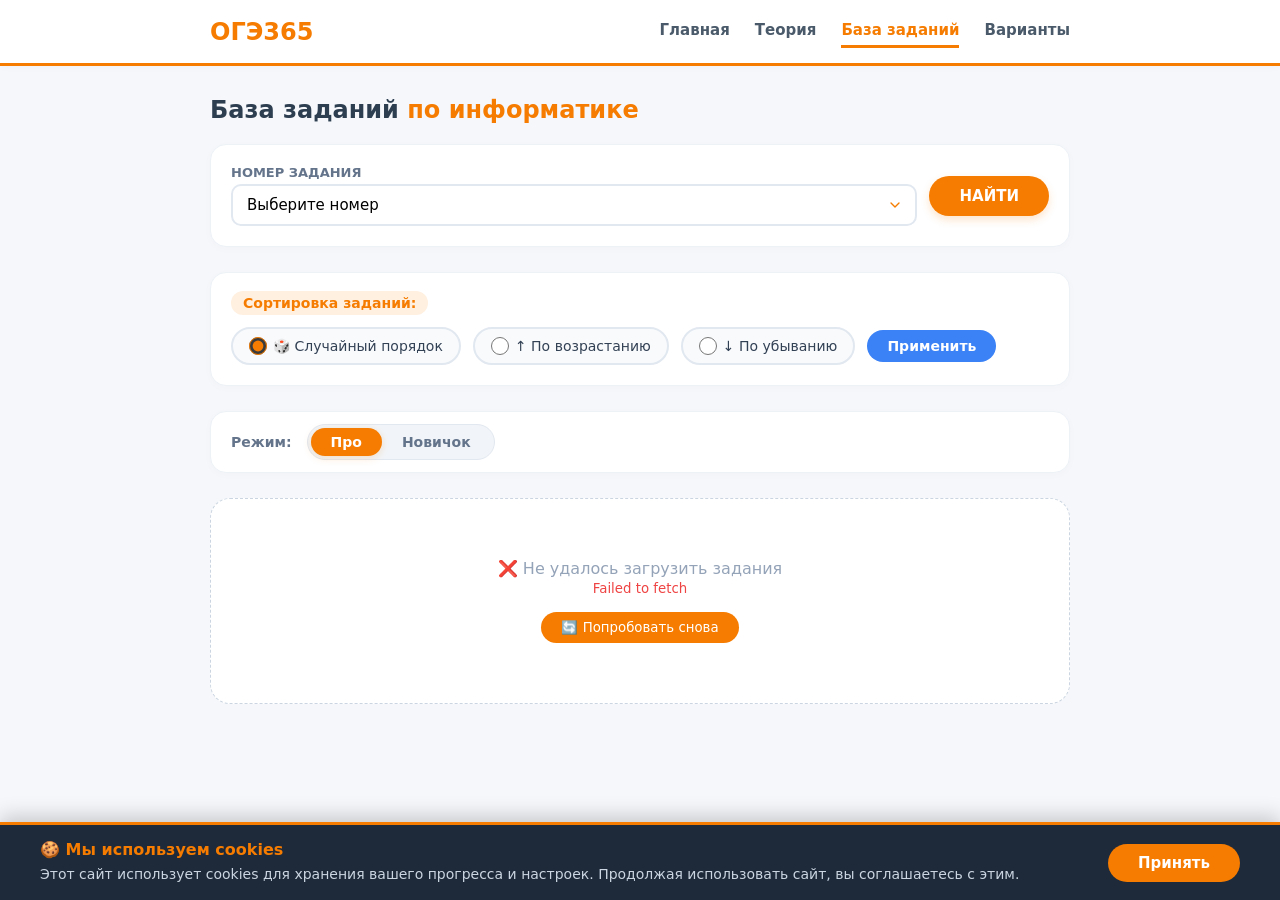
==== tasks.html @ ba3eb9b3 "sosi" ====
<!DOCTYPE html>
<html lang="ru">
<head>
    <meta charset="UTF-8">
    <meta name="viewport" content="width=device-width, initial-scale=1.0">
    <title>ОГЭ365 - База заданий</title>
    <!-- Общий CSS -->
    <link rel="stylesheet" href="css/style.css">
    <style>
        /* ===== основные стили ===== */
        .search-card {
            background: white;
            border-radius: 16px;
            padding: 20px;
            border: 1px solid #edf2f7;
            margin-bottom: 25px;
            box-shadow: 0 2px 10px rgba(0,0,0,0.02);
        }

        .search-form {
            display: flex;
            gap: 12px;
            align-items: center;
            flex-wrap: wrap;
        }

        .form-group {
            flex: 1;
            min-width: 200px;
        }

            .form-group label {
                display: block;
                font-size: 13px;
                font-weight: 600;
                margin-bottom: 4px;
                color: #64748b;
                text-transform: uppercase;
            }

            .form-group select {
                width: 100%;
                padding: 10px 14px;
                font-size: 15px;
                border: 2px solid #e2e8f0;
                border-radius: 10px;
                background: white;
                cursor: pointer;
                appearance: none;
                background-image: url("data:image/svg+xml;charset=UTF-8,%3csvg xmlns='http://www.w3.org/2000/svg' viewBox='0 0 24 24' fill='none' stroke='%23f57c00' stroke-width='2' stroke-linecap='round' stroke-linejoin='round'%3e%3cpolyline points='6 9 12 15 18 9'%3e%3c/polyline%3e%3c/svg%3e");
                background-repeat: no-repeat;
                background-position: right 12px center;
                background-size: 16px;
            }

                .form-group select:focus {
                    outline: none;
                    border-color: #f57c00;
                }

        .search-btn {
            background: #f57c00;
            color: white;
            border: none;
            padding: 11px 30px;
            font-size: 15px;
            font-weight: 600;
            border-radius: 40px;
            cursor: pointer;
            transition: 0.2s;
            box-shadow: 0 4px 8px rgba(245,124,0,0.2);
            white-space: nowrap;
        }

            .search-btn:hover {
                background: #e06d00;
                transform: translateY(-2px);
            }


        

        .task-table th {
            background: #f57c00;
            color: white;
            font-weight: 600;
            white-space: nowrap;
            text-align: center;
        }
        /* ===== стили для фильтров ===== */
        .filters-panel {
            background: white;
            border-radius: 16px;
            padding: 20px;
            margin-bottom: 25px;
            border: 1px solid #edf2f7;
            box-shadow: 0 2px 10px rgba(0,0,0,0.02);
        }

        .filters-title {
            font-size: 16px;
            font-weight: 600;
            margin-bottom: 15px;
            color: #1e2a3a;
        }

            .filters-title span {
                color: #f57c00;
                background: #fff0e0;
                padding: 4px 12px;
                border-radius: 30px;
                font-size: 14px;
            }

        .filters-options {
            display: flex;
            gap: 12px;
            flex-wrap: wrap;
            align-items: center;
            justify-content: flex-start;
        }

        .filter-radio {
            display: inline-flex;
            align-items: center;
            gap: 6px;
            cursor: pointer;
            padding: 8px 16px;
            background: #f8fafc;
            border: 2px solid #e2e8f0;
            border-radius: 40px;
            transition: 0.2s;
            white-space: nowrap;
        }

            .filter-radio:hover {
                border-color: #f57c00;
                background: #fff5eb;
            }

            .filter-radio input[type="radio"] {
                width: 18px;
                height: 18px;
                accent-color: #f57c00;
                cursor: pointer;
            }

            .filter-radio span {
                font-size: 14px;
                color: #334155;
                white-space: nowrap;
            }

        .apply-filter-btn {
            background: #3b82f6;
            color: white;
            border: none;
            padding: 8px 20px;
            font-size: 14px;
            font-weight: 600;
            border-radius: 40px;
            cursor: pointer;
            transition: 0.2s;
            white-space: nowrap;
            margin-left: 0;
        }

            .apply-filter-btn:hover {
                background: #2563eb;
                transform: translateY(-2px);
                box-shadow: 0 5px 15px rgba(59,130,246,0.3);
            }

        /* ===== переключатель режимов ===== */
        .mode-switcher {
            background: white;
            border-radius: 16px;
            padding: 12px 20px;
            margin-bottom: 25px;
            border: 1px solid #edf2f7;
            box-shadow: 0 2px 10px rgba(0,0,0,0.02);
            display: flex;
            align-items: center;
            gap: 15px;
            flex-wrap: wrap;
        }

        .mode-switcher-label {
            font-size: 14px;
            font-weight: 600;
            color: #64748b;
        }

        .mode-toggle {
            display: flex;
            background: #f1f5f9;
            border-radius: 40px;
            padding: 3px;
            border: 1px solid #e2e8f0;
        }

        .mode-btn {
            padding: 6px 20px;
            font-size: 14px;
            font-weight: 600;
            border: none;
            background: transparent;
            border-radius: 40px;
            cursor: pointer;
            transition: 0.2s;
            color: #64748b;
        }

            .mode-btn.active {
                background: #f57c00;
                color: white;
                box-shadow: 0 2px 8px rgba(245,124,0,0.2);
            }

        @media (max-width: 700px) {
            .filters-options {
                gap: 8px;
            }

            .filter-radio {
                padding: 6px 12px;
            }
        }

        @media (max-width: 600px) {
            .filters-options {
                flex-direction: column;
                align-items: stretch;
                gap: 8px;
            }

            .filter-radio {
                width: 100%;
                justify-content: center;
            }

            .apply-filter-btn {
                width: 100%;
            }

            .mode-switcher {
                flex-direction: column;
                align-items: flex-start;
            }

            .mode-toggle {
                width: 100%;
            }

            .mode-btn {
                flex: 1;
                text-align: center;
            }
        }

        /* ===== результаты ===== */
        .results-header {
            display: flex;
            justify-content: space-between;
            align-items: center;
            margin-bottom: 15px;
        }

        .results-count {
            font-size: 14px;
            color: #64748b;
            background: white;
            padding: 4px 12px;
            border-radius: 30px;
            border: 1px solid #e2e8f0;
        }

        .reset-btn {
            background: none;
            border: 1px solid #cbd5e1;
            color: #4a5a6a;
            padding: 4px 16px;
            border-radius: 30px;
            font-size: 13px;
            cursor: pointer;
        }

            .reset-btn:hover {
                border-color: #f57c00;
                color: #f57c00;
            }



        /* ===== Стили для файлов ===== */
        .task-file {
            margin: 10px 0;
        }

        .file-link {
            display: inline-flex;
            align-items: center;
            gap: 8px;
            padding: 8px 16px;
            background: #f57c00;
            color: white;
            border-radius: 30px;
            text-decoration: none;
            font-weight: 500;
            font-size: 14px;
            transition: 0.2s;
        }

            .file-link:hover {
                background: #e06d00;
                transform: translateY(-2px);
                box-shadow: 0 4px 10px rgba(245,124,0,0.3);
            }

        .file-icon {
            font-size: 16px;
        }
        /* ===== список заданий ===== */
        .tasks-list {
            display: flex;
            flex-direction: column;
            gap: 16px;
        }

        .task-item {
            background: white;
            border-radius: 14px;
            padding: 20px;
            box-shadow: 0 2px 8px rgba(0,0,0,0.01);
            border: 1px solid #e9eef3;
            position: relative;
            transition: 0.2s;
        }

            .task-item:hover {
                border-color: #f57c80;
            }

        .task-header {
            display: flex;
            align-items: center;
            gap: 12px;
            margin-bottom: 12px;
        }

        .task-number-badge {
            background: #f57c00;
            color: white;
            font-weight: 600;
            padding: 3px 10px;
            border-radius: 30px;
            font-size: 13px;
        }

        .task-subnumber {
            color: #3b82f6;
            font-weight: 600;
            font-size: 14px;
            background: #eff6ff;
            padding: 2px 8px;
            border-radius: 20px;
            display: inline-block;
        }

        .task-question {
            font-size: 15px;
            line-height: 1.5;
            margin-bottom: 16px;
            color: #1e2a3a;
            font-weight: 400;
        }

        .task-image {
            margin-bottom: 16px;
            text-align: center;
            background: #f8fafc;
            padding: 12px;
            border-radius: 10px;
        }

            .task-image img {
                max-width: 100%;
                max-height: 180px;
                object-fit: contain;
                border-radius: 6px;
            }

        /* ===== СТИЛИ ДЛЯ ТАБЛИЦ ===== */
        .task-table-container {
            margin: 15px 0;
            overflow-x: auto;
            overflow-y: visible;
            max-width: 100%;
            -webkit-overflow-scrolling: touch;
        }

        .task-table {
            width: 100%;
            border-collapse: collapse;
            background: white;
            border: 2px solid #e2e8f0;
            border-radius: 12px;
            overflow: hidden;
        }

            /* Базовые стили для всех ячеек */
            .task-table th,
            .task-table td {
                padding: 10px 8px;
                border: 1px solid #e2e8f0;
                font-size: 14px;
                text-align: center;
                vertical-align: middle;
                white-space: nowrap; /* ЗАПРЕЩАЕМ ПЕРЕНОС */
            }

            .task-table th {
                background: #f57c00;
                color: white;
                font-weight: 600;
            }

            /* Все ячейки по умолчанию */
            .task-table td {
                background: white;
                color: #1e2a3a;
            }

            /* Специально для таблиц с алфавитом (много колонок) */
            .task-table[data-type="alphabet"] th,
            .task-table[data-type="alphabet"] td {
                min-width: 35px; /* Фиксированная ширина для каждой ячейки */
                max-width: 35px;
                padding: 8px 2px;
            }

            /* Стили для таблиц с кодом (задание 6) */
            .task-table[data-type="code"] td:first-child {
                background: #f8fafc;
                font-weight: 600;
                white-space: normal; /* Разрешаем перенос для длинных названий */
                width: 160px;
                min-width: 160px;
                max-width: 160px;
                text-align: center;
                vertical-align: middle;
                word-break: break-word; /* Разбиваем длинные слова */
                padding: 10px 5px;
            }

            .task-table[data-type="code"] td:last-child {
                background: white;
                font-family: 'Courier New', monospace;
                white-space: pre-wrap;
                word-break: break-word;
                text-align: left;
                vertical-align: top;
                min-width: 400px;
            }

        /* Для мобильной версии */
        @media (max-width: 600px) {
            .task-table th,
            .task-table td {
                padding: 8px 4px;
                font-size: 12px;
            }

            .task-table[data-type="alphabet"] th,
            .task-table[data-type="alphabet"] td {
                min-width: 28px;
                max-width: 28px;
                padding: 6px 1px;
                font-size: 11px;
            }

            .task-table[data-type="code"] td:first-child {
                width: 130px;
                min-width: 130px;
                max-width: 130px;
                font-size: 12px;
                white-space: normal;
            }

            .task-table[data-type="code"] td:last-child {
                min-width: 250px;
            }
        }

        /* ===== блок ответа ===== */
        .answer-block {
            background: #f8fafc;
            border-radius: 10px;
            padding: 16px;
        }

        .answer-input-group {
            display: flex;
            gap: 10px;
            align-items: center;
            flex-wrap: wrap;
            margin-bottom: 15px;
        }

        .answer-input {
            flex: 1;
            min-width: 200px;
            padding: 10px 14px;
            font-size: 14px;
            border: 2px solid #e2e8f0;
            border-radius: 8px;
            transition: 0.2s;
        }

            .answer-input:focus {
                outline: none;
                border-color: #f57c00;
            }

        .check-btn {
            background: white;
            border: 2px solid #f57c00;
            color: #f57c00;
            padding: 8px 22px;
            font-size: 14px;
            font-weight: 600;
            border-radius: 30px;
            cursor: pointer;
            transition: 0.2s;
        }

            .check-btn:hover {
                background: #f57c00;
                color: white;
            }

        .result-badge {
            font-size: 20px;
            min-width: 30px;
            text-align: center;
        }

        .result-correct {
            color: #10b981;
        }

        .result-wrong {
            color: #ef4444;
        }

        /* ===== подсказки ===== */
        .hints-container {
            margin-top: 10px;
        }

        .spoiler-item {
            border: 1px solid #e2e8f0;
            border-radius: 8px;
            margin-bottom: 8px;
            overflow: hidden;
            display: none;
        }

            .spoiler-item.visible {
                display: block;
            }

        .spoiler-header {
            background: white;
            padding: 10px 15px;
            cursor: pointer;
            display: flex;
            align-items: center;
            gap: 8px;
            font-weight: 500;
            font-size: 14px;
            color: #2d3e50;
            transition: 0.2s;
            user-select: none;
        }

            .spoiler-header:hover {
                background: #f1f5f9;
            }

            .spoiler-header .spoiler-icon {
                font-size: 12px;
                color: #f57c00;
                transition: transform 0.2s;
            }

            .spoiler-header.open .spoiler-icon {
                transform: rotate(90deg);
            }

        .spoiler-content {
            max-height: 0;
            overflow: hidden;
            transition: max-height 0.3s ease-out;
            background: #f8fafc;
            border-top: 1px solid transparent;
        }

            .spoiler-content.open {
                max-height: 200px;
                border-top-color: #e2e8f0;
            }

        .spoiler-inner {
            padding: 15px;
            font-size: 14px;
            color: #475569;
            line-height: 1.5;
        }

        .correct-message {
            background: #f0fdf4;
            border-left: 3px solid #10b981;
            padding: 12px 15px;
            border-radius: 8px;
            margin-bottom: 10px;
            font-weight: 500;
            color: #166534;
        }

        /* ===== Уведомление о cookies ===== */
        .cookie-consent {
            position: fixed;
            bottom: 0;
            left: 0;
            right: 0;
            background: #1e2a3a;
            color: white;
            padding: 15px 20px;
            z-index: 9999;
            box-shadow: 0 -5px 20px rgba(0,0,0,0.2);
            border-top: 3px solid #f57c00;
            animation: slideUp 0.3s ease;
        }

        .cookie-content {
            max-width: 1200px;
            margin: 0 auto;
            display: flex;
            align-items: center;
            justify-content: space-between;
            gap: 20px;
            flex-wrap: wrap;
        }

        .cookie-text {
            flex: 1;
            min-width: 250px;
        }

            .cookie-text strong {
                color: #f57c00;
                display: block;
                margin-bottom: 5px;
                font-size: 16px;
            }

            .cookie-text p {
                margin: 0;
                font-size: 14px;
                color: #cbd5e1;
                line-height: 1.5;
            }

        .cookie-btn {
            background: #f57c00;
            color: white;
            border: none;
            padding: 10px 30px;
            border-radius: 40px;
            font-weight: 600;
            cursor: pointer;
            transition: 0.2s;
            white-space: nowrap;
            font-size: 15px;
        }

            .cookie-btn:hover {
                background: #e06d00;
                transform: translateY(-2px);
                box-shadow: 0 5px 15px rgba(245,124,0,0.3);
            }

        @keyframes slideUp {
            from {
                transform: translateY(100%);
            }

            to {
                transform: translateY(0);
            }
        }

        @media (max-width: 600px) {
            .cookie-content {
                flex-direction: column;
                text-align: center;
            }

            .cookie-btn {
                width: 100%;
            }
        }

        /* ===== стили для решенных заданий ===== */
        .solved-badge {
            position: absolute;
            top: -10px;
            right: 20px;
            background: #10b981;
            color: white;
            padding: 4px 12px;
            border-radius: 30px;
            font-size: 12px;
            font-weight: 600;
            box-shadow: 0 4px 8px rgba(16,185,129,0.2);
            z-index: 10;
        }

        /* ===== стили для заданий с выбором ответа ===== */
        .choice-group {
            display: flex;
            flex-direction: column;
            gap: 8px;
            margin-bottom: 10px;
            width: 100%;
        }

        .choice-item {
            display: flex;
            align-items: center;
            gap: 10px;
            padding: 10px 14px;
            background: white;
            border: 2px solid #e2e8f0;
            border-radius: 8px;
            cursor: pointer;
            transition: 0.2s;
            font-size: 14px;
        }

            .choice-item:hover {
                border-color: #f57c00;
                background: #fff5eb;
            }

            .choice-item.selected {
                border-color: #f57c00;
                background: #fff0e0;
                box-shadow: 0 4px 10px rgba(245,124,0,0.1);
            }

            .choice-item input[type="radio"] {
                width: 18px;
                height: 18px;
                accent-color: #f57c00;
                cursor: pointer;
            }

        /* ===== стили для пагинации ===== */
        .pagination-container {
            text-align: center;
            margin: 20px 0;
        }

        .load-more-btn {
            background: white;
            border: 2px solid #f57c00;
            color: #f57c00;
            padding: 12px 30px;
            font-size: 16px;
            font-weight: 600;
            border-radius: 40px;
            cursor: pointer;
            transition: 0.2s;
            box-shadow: 0 4px 10px rgba(245,124,0,0.1);
        }

            .load-more-btn:hover {
                background: #f57c00;
                color: white;
                transform: translateY(-2px);
                box-shadow: 0 8px 20px rgba(245,124,0,0.2);
            }

        .pagination-info {
            text-align: center;
            margin: 10px 0;
            color: #64748b;
            font-size: 14px;
        }

        /* ===== загрузчик ===== */
        .loader {
            text-align: center;
            padding: 60px 20px;
            background: white;
            border-radius: 20px;
            border: 1px solid #edf2f7;
        }

        .loader-spinner {
            border: 4px solid #f3f3f3;
            border-top: 4px solid #f57c00;
            border-radius: 50%;
            width: 50px;
            height: 50px;
            animation: spin 1s linear infinite;
            margin: 0 auto 20px;
        }

        @keyframes spin {
            0% {
                transform: rotate(0deg);
            }

            100% {
                transform: rotate(360deg);
            }
        }

        .no-results {
            text-align: center;
            padding: 60px 20px;
            background: white;
            border-radius: 20px;
            color: #94a3b8;
            font-size: 16px;
            border: 1px dashed #cbd5e1;
        }

        /* ===== адаптация ===== */
        @media (max-width: 600px) {
            .search-form {
                flex-direction: column;
            }

            .search-btn {
                width: 100%;
            }

            .filters-options {
                flex-direction: column;
                align-items: stretch;
            }

            .filter-radio {
                width: 100%;
            }

            .apply-filter-btn {
                width: 100%;
                margin-left: 0;
                margin-top: 10px;
            }

            .answer-input-group {
                flex-direction: column;
            }

            .check-btn {
                width: 100%;
            }

            .load-more-btn {
                width: 100%;
            }

            .task-table th,
            .task-table td {
                padding: 6px 8px;
                font-size: 12px;
            }
        }
    </style>
</head>
<body>
    <!-- ===== шапка ===== -->
    <header class="header">
        <div class="container">
            <div class="logo" onclick="window.location.href='index.html'">ОГЭ365</div>
            <div class="nav">
                <button class="nav-btn" onclick="window.location.href='index.html'">Главная</button>
                <button class="nav-btn" onclick="window.location.href='theory.html'">Теория</button>
                <button class="nav-btn active" onclick="window.location.href='tasks.html'">База заданий</button>
                <button class="nav-btn" onclick="window.location.href='variants.html'">Варианты</button>
            </div>
        </div>
    </header>

    <!-- ===== основной контент ===== -->
    <main class="main-content">
        <div class="container">
            <h1 class="page-title">
                База заданий <span>по информатике</span>
            </h1>

            <!-- панель поиска -->
            <div class="search-card">
                <div class="search-form">
                    <div class="form-group">
                        <label>Номер задания</label>
                        <select id="taskNumberSelect">
                            <option value="">Выберите номер</option>
                            <option value="1">Задание 1</option>
                            <option value="2">Задание 2</option>
                            <option value="3">Задание 3</option>
                            <option value="4">Задание 4</option>
                            <option value="5">Задание 5</option>
                            <option value="6">Задание 6</option>
                            <option value="7">Задание 7</option>
                            <option value="8">Задание 8</option>
                            <option value="9">Задание 9</option>
                            <option value="10">Задание 10</option>
                            <option value="11">Задание 11</option>
                            <option value="12">Задание 12</option>
                            <option value="13">Задание 13</option>
                            <option value="14">Задание 14</option>
                            <option value="15">Задание 15</option>
                            <option value="16">Задание 16</option>
                        </select>
                    </div>
                    <button class="search-btn" id="searchBtn">НАЙТИ</button>
                </div>
            </div>

            <!-- Панель фильтров -->
            <div class="filters-panel">
                <div class="filters-title">
                    <span>Сортировка заданий:</span>
                </div>
                <div class="filters-options">
                    <label class="filter-radio">
                        <input type="radio" name="sortOrder" value="random" checked>
                        <span>🎲 Случайный порядок</span>
                    </label>
                    <label class="filter-radio">
                        <input type="radio" name="sortOrder" value="asc">
                        <span>↑ По возрастанию</span>
                    </label>
                    <label class="filter-radio">
                        <input type="radio" name="sortOrder" value="desc">
                        <span>↓ По убыванию</span>
                    </label>
                    <button class="apply-filter-btn" id="applySortBtn">Применить</button>
                </div>
            </div>

            <!-- Переключатель режимов -->
            <div class="mode-switcher">
                <span class="mode-switcher-label">Режим:</span>
                <div class="mode-toggle" id="modeToggle">
                    <button class="mode-btn active" data-mode="pro">Про</button>
                    <button class="mode-btn" data-mode="novice">Новичок</button>
                </div>
            </div>

            <!-- Результаты -->
            <div class="results-section">
                <div class="results-header" id="resultsHeader" style="display: none;">
                    <div class="results-count" id="resultsCount"></div>
                    <button class="reset-btn" id="resetBtn">Сбросить</button>
                </div>
                <div id="tasksContainer">
                    <div class="no-results">
                        🔍 Выберите номер задания и нажмите "НАЙТИ"
                    </div>
                </div>
            </div>
        </div>
    </main>

    <!-- ===== подвал ===== -->
    <footer class="footer">
        <div class="container">
            <div class="footer-logo">ОГЭ365</div>
            <div class="footer-email">tg: @vinnipolka</div>
            <div class="footer-year">2026</div>
        </div>
    </footer>

    <script>
        const API_URL = 'https://script.google.com/macros/s/AKfycbwZT2VsEsQFv7PophKATDA78ITSS37_s3FCcTMSRqSNWOCsGOMCOVAI5ZUp6VTQTG8S-A/exec';

        let allTasks = [];
        let attemptCounts = {};
        let isLoading = true;
        let currentSortOrder = 'random';
        let currentUserMode = 'pro';

        // ===== переменные для пагинации =====
        let currentPage = 1;
        let tasksPerPage = 6;
        let currentFilteredTasks = [];

        // ===== переменные для прогресса =====
        let solvedTasks = {};
        const STORAGE_KEY = 'oge365_solved_tasks';
        const MODE_KEY = 'oge365_user_mode';

        // ===== функция для форматирования текста =====
        function formatText(text) {
            if (!text) return '';
            return String(text).replace(/\n/g, '<br>').replace(/\r\n/g, '<br>');
        }

        // ===== функция для преобразования ссылок google drive =====
        function getGoogleDriveDirectLink(url) {
            if (!url) return url;

            // Проверяем, что это ссылка на Google Drive
            if (url.includes('drive.google.com')) {
                // Формат: https://drive.google.com/file/d/FILE_ID/view
                const match = url.match(/\/d\/(.+?)\/|id=(.+?)(&|$)/);
                if (match) {
                    const fileId = match[1] || match[2];
                    if (fileId) {
                        return `https://drive.google.com/uc?export=download&id=${fileId}`;
                    }
                }
            }

            // Если это уже прямая ссылка на скачивание
            if (url.includes('uc?export=download')) {
                return url;
            }

            return url;
        }

        // ===== универсальная функция для отображения таблиц =====
        function renderTable(tableData) {
            if (!tableData) return '';

            try {
                console.log('Данные таблицы:', tableData);

                // Пробуем разные разделители
                let rows;
                if (String(tableData).includes(';')) {
                    rows = String(tableData).split(';').map(row => row.split(','));
                } else if (String(tableData).includes('|')) {
                    rows = String(tableData).split('|').map(row => row.split(','));
                } else {
                    return '';
                }

                if (rows.length < 2) return '';

                let tableHtml = '<div class="task-table-container"><table class="task-table" data-type="alphabet">';

                for (let i = 0; i < rows.length; i++) {
                    tableHtml += '<tr>';
                    rows[i].forEach(cell => {
                        const cellContent = cell.trim();
                        // Заменяем \n на <br> для отображения переносов
                        const formattedContent = cellContent.replace(/\\n/g, '<br>');

                        if (i === 0) {
                            tableHtml += `<th>${formattedContent}</th>`;
                        } else {
                            // Для обычных таблиц (не код) не применяем monospace
                            tableHtml += `<td>${formattedContent}</td>`;
                        }
                    });
                    tableHtml += '</tr>';
                }

                tableHtml += '</table></div>';
                return tableHtml;
            } catch (e) {
                console.error('Ошибка рендеринга таблицы:', e);
                return '';
            }
        }


        // ===== СПЕЦИАЛЬНАЯ ФУНКЦИЯ ДЛЯ ЗАДАНИЯ 6 =====
        function renderTask6Table(tableData) {
            if (!tableData) return '';

            try {
                // Разбиваем на строки по && (двойной амперсанд - редко встречается в коде)
                const rows = String(tableData).split('&&').map(row => row.split('::'));

                if (rows.length === 0) return '';

                let tableHtml = '<div class="task-table-container"><table class="task-table" data-type="code">';

                // Создаем заголовки
                tableHtml += '<thead><tr><th>Язык программирования</th><th>Код программы</th></tr></thead>';

                // Создаем тело таблицы
                tableHtml += '<tbody>';
                for (let i = 0; i < rows.length; i++) {
                    if (rows[i].length >= 2) {
                        const language = rows[i][0].trim();
                        // ЗАМЕНЯЕМ \n на <br> для переносов
                        const code = rows[i][1].trim().replace(/\\n/g, '<br>');

                        tableHtml += '<tr>';
                        tableHtml += `<td style="font-weight: 600; white-space: nowrap;">${language}</td>`;
                        tableHtml += `<td style="text-align: left; font-family: monospace; white-space: pre-wrap;">${code}</td>`;
                        tableHtml += '</tr>';
                    }
                }
                tableHtml += '</tbody>';

                tableHtml += '</table></div>';
                return tableHtml;
            } catch (e) {
                console.error('Ошибка рендеринга таблицы задания 6:', e);
                return '';
            }
        }

        // ===== загрузка при старте =====
        document.addEventListener('DOMContentLoaded', function () {
            const container = document.getElementById('tasksContainer');
            container.innerHTML = `
                            <div class="loader">
                                <div class="loader-spinner"></div>
                                <p>⏳ Загрузка заданий...</p>
                                <p style="font-size: 14px; color: #94a3b8; margin-top: 5px;">Подождите немного</p>
                            </div>
                        `;

            const savedSort = localStorage.getItem('oge365_sort_order');
            if (savedSort) {
                currentSortOrder = savedSort;
                const radio = document.querySelector(`input[name="sortOrder"][value="${savedSort}"]`);
                if (radio) radio.checked = true;
            }

            const savedMode = localStorage.getItem(MODE_KEY);
            if (savedMode) {
                currentUserMode = savedMode;
                updateModeButtons(savedMode);
            }

            loadProgress();
            loadTasks();
        });

        // ===== функция обновления кнопок режима =====
        function updateModeButtons(mode) {
            const buttons = document.querySelectorAll('.mode-btn');
            buttons.forEach(btn => {
                if (btn.dataset.mode === mode) {
                    btn.classList.add('active');
                } else {
                    btn.classList.remove('active');
                }
            });
        }

        // ===== функции для работы с прогрессом =====
        function loadProgress() {
            try {
                const saved = localStorage.getItem(STORAGE_KEY);
                if (saved) {
                    solvedTasks = JSON.parse(saved);
                    console.log('📊 Загружен прогресс:', Object.keys(solvedTasks).length, 'решенных заданий');
                }
            } catch (e) {
                console.error('Ошибка загрузки прогресса:', e);
                solvedTasks = {};
            }
        }

        function saveProgress() {
            try {
                localStorage.setItem(STORAGE_KEY, JSON.stringify(solvedTasks));
            } catch (e) {
                console.error('Ошибка сохранения прогресса:', e);
            }
        }

        function markTaskAsSolved(taskId, taskNumber) {
            if (!solvedTasks[taskNumber]) {
                solvedTasks[taskNumber] = {};
            }
            solvedTasks[taskNumber][taskId] = {
                solved: true,
                date: new Date().toISOString()
            };
            saveProgress();
            addSolvedBadge(taskId);
        }

        function isTaskSolved(taskId, taskNumber) {
            return solvedTasks[taskNumber] && solvedTasks[taskNumber][taskId];
        }

        function addSolvedBadge(taskId) {
            const taskCard = document.getElementById(taskId);
            if (!taskCard) return;

            const oldBadge = taskCard.querySelector('.solved-badge');
            if (oldBadge) oldBadge.remove();

            const badge = document.createElement('div');
            badge.className = 'solved-badge';
            badge.innerHTML = '✅ Выполнено';
            taskCard.appendChild(badge);
        }

        // ===== функция загрузки данных =====
        async function loadTasks() {
            try {
                const response = await fetch(API_URL);
                if (!response.ok) throw new Error(`Ошибка HTTP: ${response.status}`);

                allTasks = await response.json();
                if (!allTasks || allTasks.length === 0) throw new Error('Нет данных');

                console.log('✅ Загружено заданий:', allTasks.length);
                isLoading = false;

                const container = document.getElementById('tasksContainer');
                container.innerHTML = `
                                <div class="no-results">
                                    🔍 Выберите номер задания и нажмите "НАЙТИ"
                                </div>
                            `;

            } catch (error) {
                console.error('❌ Ошибка загрузки:', error);
                const container = document.getElementById('tasksContainer');
                container.innerHTML = `
                                <div class="no-results">
                                    ❌ Не удалось загрузить задания<br>
                                    <small style="color: #ef4444;">${error.message}</small><br>
                                    <button onclick="location.reload()"
                                            style="margin-top: 15px; padding: 8px 20px; background: #f57c00;
                                                   color: white; border: none; border-radius: 30px; cursor: pointer;">
                                        🔄 Попробовать снова
                                    </button>
                                </div>
                            `;
                isLoading = false;
            }
        }

        // ===== функция сортировки =====
        function sortTasksByNumber(tasks, order) {
            if (!tasks || tasks.length === 0) return tasks;

            return [...tasks].sort((a, b) => {
                function getNumberValue(task) {
                    if (task.task_number) {
                        return parseFloat(String(task.task_number).replace('_', '.'));
                    }
                    const index = tasks.indexOf(task);
                    return task.number + (index / 1000);
                }

                const aVal = getNumberValue(a);
                const bVal = getNumberValue(b);

                return order === 'asc' ? aVal - bVal : bVal - aVal;
            });
        }

        // ===== функция для получения заданий по режиму =====
        function getTasksByMode(tasks, mode) {
            if (mode === 'pro') {
                return tasks;
            } else {
                return tasks.filter(task => task.options && String(task.options).trim() !== '');
            }
        }

        // ===== отобразить задания с пагинацией =====
        function displayPaginatedTasks() {
            const container = document.getElementById('tasksContainer');
            const resultsHeader = document.getElementById('resultsHeader');
            const countEl = document.getElementById('resultsCount');
            const resetBtn = document.getElementById('resetBtn');
            const selectedNumber = document.getElementById('taskNumberSelect').value;

            if (isLoading) {
                container.innerHTML = `
                                <div class="loader">
                                    <div class="loader-spinner"></div>
                                    <p>⏳ Загрузка заданий...</p>
                                </div>
                            `;
                resultsHeader.style.display = 'none';
                return;
            }

            if (!selectedNumber) {
                container.innerHTML = '<div class="no-results">⚠️ Выберите номер задания</div>';
                resultsHeader.style.display = 'none';
                return;
            }

            const tasksWithNumber = allTasks.filter(task => task.number == selectedNumber);
            currentFilteredTasks = getTasksByMode(tasksWithNumber, currentUserMode);

            if (currentFilteredTasks.length === 0) {
                container.innerHTML = `
                                <div class="no-results">
                                    😕 В этом режиме заданий с номером ${selectedNumber} не найдено
                                </div>
                            `;
                resultsHeader.style.display = 'none';
                return;
            }

            resultsHeader.style.display = 'flex';
            countEl.textContent = `Найдено: ${currentFilteredTasks.length}`;

            const endIndex = currentPage * tasksPerPage;
            const visibleTasks = currentFilteredTasks.slice(0, endIndex);
            const hasMore = currentFilteredTasks.length > endIndex;

            displayTasksList(visibleTasks, hasMore, currentFilteredTasks.length);
        }

        // ===== отрисовать список заданий =====
        function displayTasksList(tasks, hasMore, totalCount) {
            const container = document.getElementById('tasksContainer');

            let html = '<div class="tasks-list">';

            tasks.forEach((task, index) => {
                const hasImage = task.image_url && String(task.image_url).trim() !== '';
                const hasFile = task.file_url && String(task.file_url).trim() !== '';
                const taskId = `task-${task.id || index}`.replace(/[^a-zA-Z0-9]/g, '-');
                const displayNumber = task.task_number || `${task.number}.${index + 1}`;

                let answerHtml = '';
                if (currentUserMode === 'novice') {
                    const options = String(task.options).split(';').map(opt => opt.trim());

                    answerHtml = `
                <div class="choice-group" id="choice-group-${taskId}">
                    ${options.map((option, optIdx) => `
                        <label class="choice-item" for="choice-${taskId}-${optIdx}">
                            <input type="radio"
                                   name="answer-${taskId}"
                                   id="choice-${taskId}-${optIdx}"
                                   value="${option}">
                            ${option}
                        </label>
                    `).join('')}
                </div>
                <button class="check-btn" onclick="checkChoiceAnswer('${taskId}')">Проверить</button>
            `;
                } else {
                    answerHtml = `
                <input type="text"
                       class="answer-input"
                       id="input-${taskId}"
                       placeholder="Введите ответ..."
                       autocomplete="off"
                       autocorrect="off"
                       autocapitalize="off"
                       spellcheck="false">
                <button class="check-btn" onclick="checkTaskAnswer('${taskId}')">Проверить</button>
            `;
                }

                // Для задания 6 используем специальную функцию
                let tableHtml = '';
                if (task.number == 6) {
                    tableHtml = renderTask6Table(task.table_data);
                } else {
                    tableHtml = renderTable(task.table_data);
                }

                html += `
            <div class="task-item" id="${taskId}">
                <div class="task-header">
                    <span class="task-number-badge">Задание ${task.number}</span>
                    <span class="task-subnumber">${displayNumber}</span>
                </div>
                <div class="task-question">${formatText(task.question)}</div>

                ${tableHtml}

                ${hasImage ? `
                    <div class="task-image">
                        <img src="${task.image_url}" alt="Задание ${task.number}">
                    </div>
                ` : ''}
                
                ${hasFile ? `
                    <div class="task-file">
                        <a href="${getGoogleDriveDirectLink(task.file_url)}" target="_blank" class="file-link" download>
                            <span class="file-icon">📎</span>
                            <span class="file-text">Скачать файл для задания</span>
                        </a>
                    </div>
                ` : ''}
                
                <div class="answer-block">
                    <div class="answer-input-group">
                        ${answerHtml}
                        <span class="result-badge" id="result-${taskId}"></span>
                    </div>
                    <div class="hints-container" id="hints-${taskId}">
                        ${task.hint1 ? `
                            <div class="spoiler-item" id="spoiler-item-hint1-${taskId}">
                                <div class="spoiler-header" id="spoiler-header-hint1-${taskId}" onclick="toggleSpoiler('hint1-${taskId}')">
                                    <span class="spoiler-icon">▶</span>
                                    <span class="spoiler-title">Подсказка 1</span>
                                </div>
                                <div class="spoiler-content" id="spoiler-content-hint1-${taskId}">
                                    <div class="spoiler-inner">
                                        ${formatText(task.hint1)}
                                    </div>
                                </div>
                            </div>
                        ` : ''}
                        ${task.hint2 ? `
                            <div class="spoiler-item" id="spoiler-item-hint2-${taskId}">
                                <div class="spoiler-header" id="spoiler-header-hint2-${taskId}" onclick="toggleSpoiler('hint2-${taskId}')">
                                    <span class="spoiler-icon">▶</span>
                                    <span class="spoiler-title">Подсказка 2</span>
                                </div>
                                <div class="spoiler-content" id="spoiler-content-hint2-${taskId}">
                                    <div class="spoiler-inner">
                                        ${formatText(task.hint2)}
                                    </div>
                                </div>
                            </div>
                        ` : ''}
                    </div>
                </div>
            </div>
        `;
            });

            html += '</div>';

            if (hasMore) {
                const remaining = totalCount - tasks.length;
                const nextCount = Math.min(tasksPerPage, remaining);
                html += `
            <div class="pagination-container">
                <button class="load-more-btn" onclick="loadMoreTasks()">
                    📚 Показать ещё ${nextCount} из ${remaining}
                </button>
            </div>
        `;
            }

            html += `
        <div class="pagination-info">
            Показано ${tasks.length} из ${totalCount} заданий
        </div>
    `;

            container.innerHTML = html;

            setTimeout(() => {
                tasks.forEach(task => {
                    const taskId = `task-${task.id || tasks.indexOf(task)}`.replace(/[^a-zA-Z0-9]/g, '-');
                    if (isTaskSolved(taskId, task.number)) {
                        addSolvedBadge(taskId);
                    }
                    attemptCounts[taskId] = 0;
                });
            }, 100);
        }

        // ===== загрузить ещё =====
        function loadMoreTasks() {
            currentPage++;
            const selectedNumber = document.getElementById('taskNumberSelect').value;
            const tasksWithNumber = allTasks.filter(task => task.number == selectedNumber);
            currentFilteredTasks = getTasksByMode(tasksWithNumber, currentUserMode);
            const endIndex = currentPage * tasksPerPage;
            const visibleTasks = currentFilteredTasks.slice(0, endIndex);
            const hasMore = currentFilteredTasks.length > endIndex;
            displayTasksList(visibleTasks, hasMore, currentFilteredTasks.length);
        }

        // ===== применить сортировку =====
        function applySorting() {
            if (isLoading) {
                alert('Данные ещё загружаются, подождите');
                return;
            }

            const selectedNumber = document.getElementById('taskNumberSelect').value;
            if (!selectedNumber) {
                alert('Сначала выберите номер задания');
                return;
            }

            const radios = document.getElementsByName('sortOrder');
            for (let radio of radios) {
                if (radio.checked) {
                    currentSortOrder = radio.value;
                    localStorage.setItem('oge365_sort_order', currentSortOrder);
                    break;
                }
            }

            if (currentSortOrder === 'random') {
                allTasks = [...allTasks].sort(() => Math.random() - 0.5);
            } else {
                const sortedTasks = sortTasksByNumber(allTasks, currentSortOrder);
                const currentTasks = sortedTasks.filter(t => t.number == selectedNumber);
                const otherTasks = sortedTasks.filter(t => t.number != selectedNumber);
                allTasks = [...currentTasks, ...otherTasks];
            }

            currentPage = 1;
            displayPaginatedTasks();
            console.log(`✅ Сортировка "${currentSortOrder}" применена`);
        }

        // ===== функция поиска заданий =====
        function displayFilteredTasks() {
            currentPage = 1;
            displayPaginatedTasks();
        }

        // ===== функция проверки ответа (текст) =====
        window.checkTaskAnswer = function (taskId) {
            const input = document.getElementById(`input-${taskId}`);
            const resultSpan = document.getElementById(`result-${taskId}`);
            if (!input || !resultSpan) return;

            const task = allTasks.find(t => {
                const id = `task-${t.id || allTasks.indexOf(t)}`.replace(/[^a-zA-Z0-9]/g, '-');
                return id === taskId;
            });

            if (!task) {
                console.error('Задание не найдено');
                return;
            }

            const userAnswer = input.value;
            const isCorrect = String(userAnswer).trim().toLowerCase() === String(task.answer || '').trim().toLowerCase();

            attemptCounts[taskId] = (attemptCounts[taskId] || 0) + 1;

            const hint1Item = document.getElementById(`spoiler-item-hint1-${taskId}`);
            const hint2Item = document.getElementById(`spoiler-item-hint2-${taskId}`);

            if (isCorrect) {
                resultSpan.innerHTML = '✅';
                resultSpan.className = 'result-badge result-correct';

                if (hint1Item) {
                    hint1Item.classList.remove('visible');
                    const header1 = document.getElementById(`spoiler-header-hint1-${taskId}`);
                    const content1 = document.getElementById(`spoiler-content-hint1-${taskId}`);
                    if (header1 && content1) {
                        header1.classList.remove('open');
                        content1.classList.remove('open');
                    }
                }
                if (hint2Item) {
                    hint2Item.classList.remove('visible');
                    const header2 = document.getElementById(`spoiler-header-hint2-${taskId}`);
                    const content2 = document.getElementById(`spoiler-content-hint2-${taskId}`);
                    if (header2 && content2) {
                        header2.classList.remove('open');
                        content2.classList.remove('open');
                    }
                }

                const hintsContainer = document.getElementById(`hints-${taskId}`);
                const oldCorrect = hintsContainer?.querySelector('.correct-message');
                if (oldCorrect) oldCorrect.remove();

                const correctMsg = document.createElement('div');
                correctMsg.className = 'correct-message';
                correctMsg.innerHTML = '✅ Правильно! Так держать!';
                if (hintsContainer) {
                    hintsContainer.insertBefore(correctMsg, hintsContainer.firstChild);
                }

                markTaskAsSolved(taskId, task.number);
            } else {
                resultSpan.innerHTML = '❌';
                resultSpan.className = 'result-badge result-wrong';

                if (attemptCounts[taskId] === 1 && hint1Item) {
                    hint1Item.classList.add('visible');
                }
                if (attemptCounts[taskId] === 2 && hint2Item) {
                    hint2Item.classList.add('visible');
                }
            }
        };

        // ===== функция проверки ответа (выбор) =====
        window.checkChoiceAnswer = function (taskId) {
            const radios = document.getElementsByName(`answer-${taskId}`);
            let selectedValue = null;

            for (let radio of radios) {
                if (radio.checked) {
                    selectedValue = radio.value;
                    break;
                }
            }

            if (!selectedValue) {
                alert('Пожалуйста, выберите вариант ответа');
                return;
            }

            const resultSpan = document.getElementById(`result-${taskId}`);
            if (!resultSpan) return;

            const task = allTasks.find(t => {
                const id = `task-${t.id || allTasks.indexOf(t)}`.replace(/[^a-zA-Z0-9]/g, '-');
                return id === taskId;
            });

            if (!task) {
                console.error('Задание не найдено');
                return;
            }

            const isCorrect = String(selectedValue).trim().toLowerCase() === String(task.answer || '').trim().toLowerCase();

            attemptCounts[taskId] = (attemptCounts[taskId] || 0) + 1;

            const hint1Item = document.getElementById(`spoiler-item-hint1-${taskId}`);
            const hint2Item = document.getElementById(`spoiler-item-hint2-${taskId}`);

            const choiceItems = document.querySelectorAll(`#choice-group-${taskId} .choice-item`);
            choiceItems.forEach(item => item.classList.remove('selected'));
            const selectedLabel = Array.from(radios).find(r => r.checked)?.closest('.choice-item');
            if (selectedLabel) selectedLabel.classList.add('selected');

            if (isCorrect) {
                resultSpan.innerHTML = '✅';
                resultSpan.className = 'result-badge result-correct';

                if (hint1Item) {
                    hint1Item.classList.remove('visible');
                    const header1 = document.getElementById(`spoiler-header-hint1-${taskId}`);
                    const content1 = document.getElementById(`spoiler-content-hint1-${taskId}`);
                    if (header1 && content1) {
                        header1.classList.remove('open');
                        content1.classList.remove('open');
                    }
                }
                if (hint2Item) {
                    hint2Item.classList.remove('visible');
                    const header2 = document.getElementById(`spoiler-header-hint2-${taskId}`);
                    const content2 = document.getElementById(`spoiler-content-hint2-${taskId}`);
                    if (header2 && content2) {
                        header2.classList.remove('open');
                        content2.classList.remove('open');
                    }
                }

                const hintsContainer = document.getElementById(`hints-${taskId}`);
                const oldCorrect = hintsContainer?.querySelector('.correct-message');
                if (oldCorrect) oldCorrect.remove();

                const correctMsg = document.createElement('div');
                correctMsg.className = 'correct-message';
                correctMsg.innerHTML = '✅ Правильно! Так держать!';
                if (hintsContainer) {
                    hintsContainer.insertBefore(correctMsg, hintsContainer.firstChild);
                }

                markTaskAsSolved(taskId, task.number);
            } else {
                resultSpan.innerHTML = '❌';
                resultSpan.className = 'result-badge result-wrong';

                if (attemptCounts[taskId] === 1 && hint1Item) {
                    hint1Item.classList.add('visible');
                }
                if (attemptCounts[taskId] === 2 && hint2Item) {
                    hint2Item.classList.add('visible');
                }
            }
        };

        // ===== функция для спойлеров =====
        window.toggleSpoiler = function (spoilerId) {
            const content = document.getElementById(`spoiler-content-${spoilerId}`);
            const header = document.getElementById(`spoiler-header-${spoilerId}`);
            if (content && header) {
                content.classList.toggle('open');
                header.classList.toggle('open');
            }
        };

        // ===== обработчики кнопок =====
        document.getElementById('searchBtn').addEventListener('click', displayFilteredTasks);
        document.getElementById('applySortBtn').addEventListener('click', applySorting);

        const modeButtons = document.querySelectorAll('.mode-btn');
        modeButtons.forEach(btn => {
            btn.addEventListener('click', function () {
                const mode = this.dataset.mode;
                if (mode === currentUserMode) return;

                currentUserMode = mode;
                localStorage.setItem(MODE_KEY, currentUserMode);
                updateModeButtons(mode);
                currentPage = 1;
                displayPaginatedTasks();
            });
        });

        document.getElementById('resetBtn').addEventListener('click', function () {
            document.getElementById('taskNumberSelect').value = '';
            document.getElementById('tasksContainer').innerHTML = '<div class="no-results">🔍 Выберите номер задания</div>';
            document.getElementById('resultsHeader').style.display = 'none';
            attemptCounts = {};
        });
        // ===== Управление согласием на cookies =====
        document.addEventListener('DOMContentLoaded', function () {
            const cookieConsent = document.getElementById('cookieConsent');
            const acceptBtn = document.getElementById('acceptCookies');

            // Проверяем, есть ли согласие в localStorage
            const cookiesAccepted = localStorage.getItem('cookiesAccepted');

            if (!cookiesAccepted) {
                // Если согласия нет - показываем уведомление
                cookieConsent.style.display = 'block';
            }

            // Обработчик кнопки "Принять"
            if (acceptBtn) {
                acceptBtn.addEventListener('click', function () {
                    // Сохраняем согласие в localStorage
                    localStorage.setItem('cookiesAccepted', 'true');
                    // Прячем уведомление
                    cookieConsent.style.display = 'none';
                });
            }
        });
    </script>
    <!-- ===== Уведомление о cookies ===== -->
    <div id="cookieConsent" class="cookie-consent" style="display: none;">
        <div class="cookie-content">
            <div class="cookie-text">
                <strong>🍪 Мы используем cookies</strong>
                <p>Этот сайт использует cookies для хранения вашего прогресса и настроек. Продолжая использовать сайт, вы соглашаетесь с этим.</p>
            </div>
            <button class="cookie-btn" id="acceptCookies">Принять</button>
        </div>
    </div>
</body>
</html>
---- css/style.css ----
* {
    margin: 0;
    padding: 0;
    box-sizing: border-box;
    font-family: 'Segoe UI', Roboto, system-ui, sans-serif;
}

body {
    background-color: #f5f7fa;
    color: #2d3e50;
    min-height: 100vh;
    display: flex;
    flex-direction: column;
}

.container {
    max-width: 900px;
    margin: 0 auto;
    padding: 0 20px;
}


.header {
    padding: 15px 0;
    background: white;
    box-shadow: 0 2px 8px rgba(0,0,0,0.02);
    border-bottom: 3px solid #f57c00;
}

    .header .container {
        display: flex;
        justify-content: space-between;
        align-items: center;
    }

.logo {
    font-size: 24px;
    font-weight: 700;
    color: #f57c00;
    cursor: pointer;
}

.nav {
    display: flex;
    gap: 25px;
}

.nav-btn {
    background: none;
    border: none;
    font-size: 15px;
    font-weight: 600;
    color: #4a5a6a;
    cursor: pointer;
    padding: 6px 0;
    border-bottom: 3px solid transparent;
}

    .nav-btn:hover {
        color: #f57c00;
        border-bottom-color: #f57c00;
    }

    .nav-btn.active {
        color: #f57c00;
        border-bottom-color: #f57c00;
    }


.footer {
    margin-top: auto;
    background: #1e2a3a;
    color: #ede6dc;
    padding: 20px 0;
    border-top: 4px solid #f57c00;
}

    .footer .container {
        display: flex;
        justify-content: space-between;
        align-items: center;
        font-size: 14px;
    }

.footer-logo {
    font-size: 20px;
    font-weight: 700;
    color: #ffb26b;
}

.footer-email {
    background: #2d3e52;
    padding: 4px 16px;
    border-radius: 30px;
}

.footer-year {
    color: #8a9fb0;
}

.main-content {
    flex: 1;
    padding: 30px 0;
}

.page-title {
    font-size: 24px;
    font-weight: 600;
    margin-bottom: 20px;
}

    .page-title span {
        color: #f57c00;
    }

@media (max-width: 400px) {
    .header .container {
        flex-direction: column; 
        gap: 10px;
        padding: 10px 0;
    }

    .logo {
        font-size: 22px; 
    }

    .nav {
        gap: 15px; 
        flex-wrap: wrap; 
        justify-content: center;
    }

    .nav-btn {
        font-size: 14px; 
        padding: 5px 8px;
        white-space: nowrap; 
    }

   
    .hero-title {
        font-size: 28px; 
    }

    .books-illustration {
        max-width: 280px; 
    }

    .book {
        width: 180px; 
        font-size: 13px;
        padding: 10px 15px;
    }

  
    .task-item {
        padding: 15px;
    }

    .answer-input-group {
        flex-direction: column; 
        gap: 8px;
    }

    .answer-input {
        width: 100%;
    }

    .check-btn {
        width: 100%;
    }
}


@media (max-width: 500px) {
    .nav {
        gap: 10px;
    }

    .nav-btn {
        font-size: 13px;
        padding: 5px 6px;
    }

    .page-title {
        font-size: 20px;
    }

    .task-number-badge {
        font-size: 12px;
        padding: 2px 8px;
    }

    .task-question {
        font-size: 14px;
    }
}


@media (max-width: 600px) {
    .container {
        padding: 0 15px; 
    }

    /* Для карточек заданий */
    .tasks-grid {
        grid-template-columns: 1fr; 
    }

    /* Для вариантов */
    .variant-answer-block {
        flex-direction: column;
        align-items: stretch;
    }

    .variant-answer-input {
        width: 100%;
    }

    .variant-check-btn {
        width: 100%;
    }

    /* Для теории */
    .spoiler-header {
        padding: 12px;
        font-size: 14px;
    }

    .spoiler-number {
        min-width: 25px;
        height: 25px;
        font-size: 12px;
    }
}


@media (max-width: 380px) {
    .nav {
        gap: 5px;
    }

    .nav-btn {
        font-size: 12px;
        padding: 4px 5px;
    }

    .logo {
        font-size: 20px;
    }
}
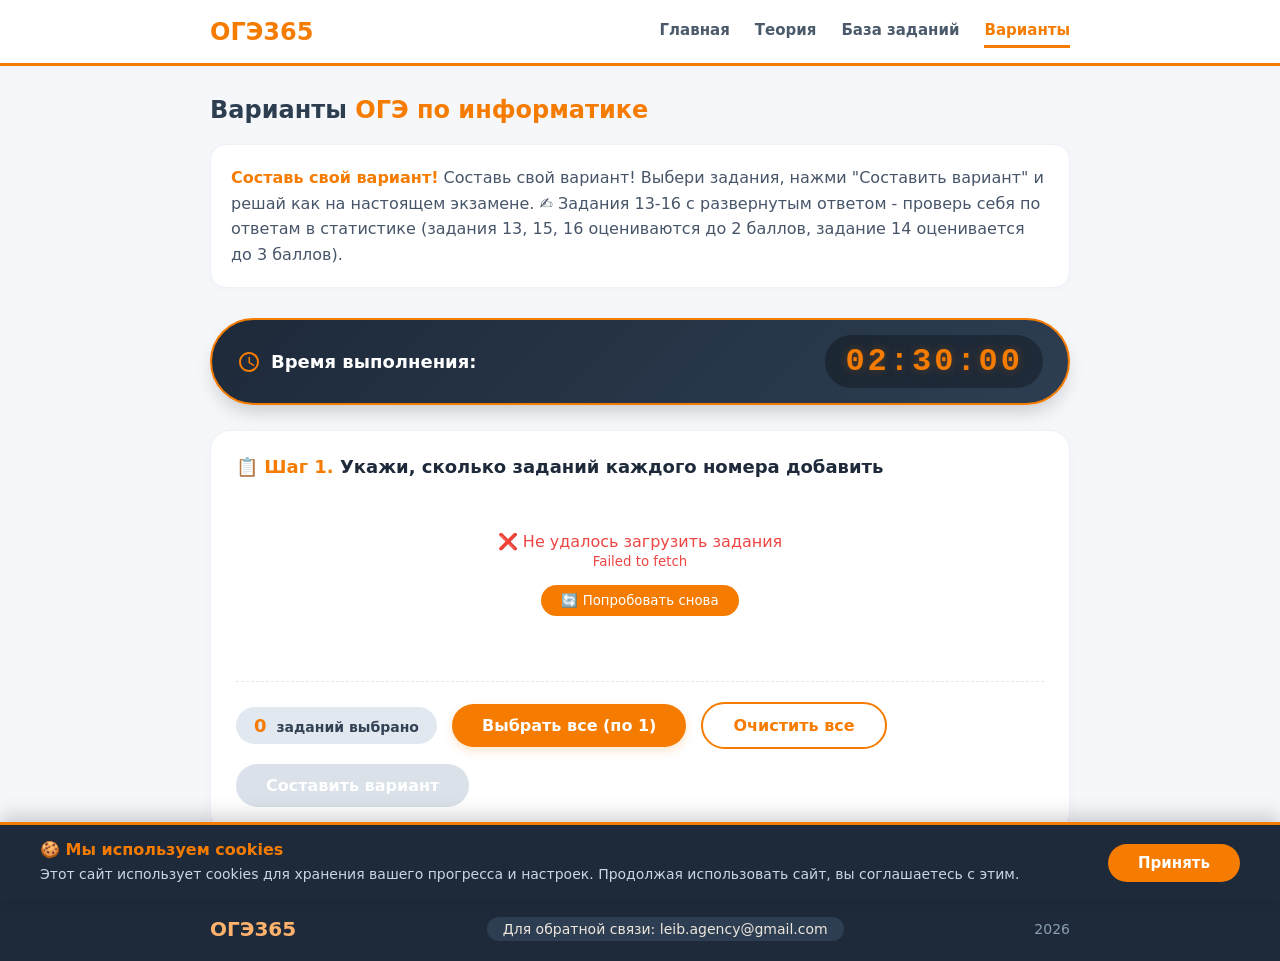
==== commit 2c3ca14f: "v2" ====
--- a/tasks.html
+++ b/tasks.html
@@ -3,293 +3,262 @@
 <head>
     <meta charset="UTF-8">
     <meta name="viewport" content="width=device-width, initial-scale=1.0">
-    <title>ОГЭ365 - База заданий</title>
+    <title>ОГЭ365 - Варианты</title>
     <!-- Общий CSS -->
     <link rel="stylesheet" href="css/style.css">
     <style>
-        /* ===== основные стили ===== */
-        .search-card {
+        /* ===== Стили для вариантов ===== */
+
+        .variants-header {
+            margin-bottom: 30px;
+        }
+
+        .variants-description {
             background: white;
             border-radius: 16px;
             padding: 20px;
-            border: 1px solid #edf2f7;
-            margin-bottom: 25px;
-            box-shadow: 0 2px 10px rgba(0,0,0,0.02);
-        }
-
-        .search-form {
-            display: flex;
-            gap: 12px;
-            align-items: center;
-            flex-wrap: wrap;
-        }
-
-        .form-group {
-            flex: 1;
-            min-width: 200px;
-        }
-
-            .form-group label {
-                display: block;
-                font-size: 13px;
-                font-weight: 600;
-                margin-bottom: 4px;
-                color: #64748b;
-                text-transform: uppercase;
-            }
-
-            .form-group select {
-                width: 100%;
-                padding: 10px 14px;
-                font-size: 15px;
-                border: 2px solid #e2e8f0;
-                border-radius: 10px;
-                background: white;
-                cursor: pointer;
-                appearance: none;
-                background-image: url("data:image/svg+xml;charset=UTF-8,%3csvg xmlns='http://www.w3.org/2000/svg' viewBox='0 0 24 24' fill='none' stroke='%23f57c00' stroke-width='2' stroke-linecap='round' stroke-linejoin='round'%3e%3cpolyline points='6 9 12 15 18 9'%3e%3c/polyline%3e%3c/svg%3e");
-                background-repeat: no-repeat;
-                background-position: right 12px center;
-                background-size: 16px;
-            }
-
-                .form-group select:focus {
-                    outline: none;
-                    border-color: #f57c00;
-                }
-
-        .search-btn {
-            background: #f57c00;
-            color: white;
-            border: none;
-            padding: 11px 30px;
-            font-size: 15px;
-            font-weight: 600;
-            border-radius: 40px;
-            cursor: pointer;
-            transition: 0.2s;
-            box-shadow: 0 4px 8px rgba(245,124,0,0.2);
-            white-space: nowrap;
-        }
-
-            .search-btn:hover {
-                background: #e06d00;
-                transform: translateY(-2px);
-            }
-
-
-        
-
-        .task-table th {
-            background: #f57c00;
-            color: white;
-            font-weight: 600;
-            white-space: nowrap;
-            text-align: center;
-        }
-        /* ===== стили для фильтров ===== */
-        .filters-panel {
-            background: white;
-            border-radius: 16px;
-            padding: 20px;
-            margin-bottom: 25px;
+            margin-bottom: 30px;
             border: 1px solid #edf2f7;
             box-shadow: 0 2px 10px rgba(0,0,0,0.02);
-        }
-
-        .filters-title {
-            font-size: 16px;
+            color: #475569;
+            line-height: 1.6;
+        }
+
+            .variants-description strong {
+                color: #f57c00;
+            }
+
+        /* ===== Таймер ===== */
+        .timer-container {
+            background: linear-gradient(135deg, #1e2a3a 0%, #2d3e52 100%);
+            border-radius: 60px;
+            padding: 15px 25px;
+            margin-bottom: 25px;
+            display: flex;
+            align-items: center;
+            justify-content: space-between;
+            color: white;
+            box-shadow: 0 10px 20px -5px rgba(0,0,0,0.2);
+            border: 2px solid #f57c00;
+            flex-wrap: wrap;
+            gap: 15px;
+        }
+
+        .timer-label {
+            display: flex;
+            align-items: center;
+            gap: 10px;
+            font-size: 18px;
+            font-weight: 600;
+        }
+
+            .timer-label svg {
+                width: 24px;
+                height: 24px;
+                fill: #f57c00;
+            }
+
+        .timer-display {
+            font-family: 'Courier New', monospace;
+            font-size: 32px;
+            font-weight: 700;
+            background: rgba(0,0,0,0.3);
+            padding: 8px 20px;
+            border-radius: 50px;
+            letter-spacing: 3px;
+            color: #f57c00;
+            text-shadow: 0 0 10px rgba(245,124,0,0.3);
+        }
+
+        .timer-warning {
+            background: #fee2e2;
+            border: 2px solid #ef4444;
+            animation: pulse 1s infinite;
+        }
+
+            .timer-warning .timer-display {
+                color: #ef4444;
+            }
+
+        .timer-expired {
+            background: #1e2a3a;
+            opacity: 0.7;
+        }
+
+            .timer-expired .timer-display {
+                color: #ef4444;
+            }
+
+        @keyframes pulse {
+            0% {
+                opacity: 1;
+            }
+
+            50% {
+                opacity: 0.8;
+            }
+
+            100% {
+                opacity: 1;
+            }
+        }
+
+        /* ===== Панель выбора заданий ===== */
+        .selection-panel {
+            background: white;
+            border-radius: 20px;
+            padding: 25px;
+            border: 1px solid #edf2f7;
+            box-shadow: 0 4px 15px rgba(0,0,0,0.02);
+            margin-bottom: 30px;
+        }
+
+        .selection-title {
+            font-size: 18px;
             font-weight: 600;
             margin-bottom: 15px;
             color: #1e2a3a;
         }
 
-            .filters-title span {
+            .selection-title span {
                 color: #f57c00;
-                background: #fff0e0;
-                padding: 4px 12px;
-                border-radius: 30px;
-                font-size: 14px;
-            }
-
-        .filters-options {
-            display: flex;
-            gap: 12px;
-            flex-wrap: wrap;
-            align-items: center;
-            justify-content: flex-start;
-        }
-
-        .filter-radio {
-            display: inline-flex;
-            align-items: center;
-            gap: 6px;
-            cursor: pointer;
-            padding: 8px 16px;
+            }
+
+        /* ===== Счетчики для заданий ===== */
+        .tasks-grid-select {
+            display: grid;
+            grid-template-columns: repeat(auto-fill, minmax(280px, 1fr));
+            gap: 15px;
+            margin-bottom: 25px;
+        }
+
+        .task-counter-item {
             background: #f8fafc;
             border: 2px solid #e2e8f0;
-            border-radius: 40px;
-            transition: 0.2s;
-            white-space: nowrap;
-        }
-
-            .filter-radio:hover {
+            border-radius: 14px;
+            padding: 15px;
+            display: flex;
+            align-items: center;
+            justify-content: space-between;
+            transition: all 0.2s;
+            flex-wrap: wrap;
+            gap: 10px;
+        }
+
+            .task-counter-item:hover {
                 border-color: #f57c00;
                 background: #fff5eb;
             }
 
-            .filter-radio input[type="radio"] {
-                width: 18px;
-                height: 18px;
-                accent-color: #f57c00;
-                cursor: pointer;
-            }
-
-            .filter-radio span {
-                font-size: 14px;
-                color: #334155;
-                white-space: nowrap;
-            }
-
-        .apply-filter-btn {
-            background: #3b82f6;
+        .task-counter-info {
+            display: flex;
+            align-items: center;
+            gap: 12px;
+            flex: 1;
+            min-width: 150px;
+        }
+
+        .task-counter-number {
+            background: #f57c00;
             color: white;
+            min-width: 32px;
+            height: 32px;
+            border-radius: 30px;
+            display: flex;
+            align-items: center;
+            justify-content: center;
+            font-weight: 700;
+            font-size: 14px;
+        }
+
+        .task-counter-label {
+            font-weight: 500;
+            color: #334155;
+            font-size: 14px;
+        }
+
+            .task-counter-label strong {
+                display: block;
+                margin-bottom: 2px;
+            }
+
+            .task-counter-label small {
+                font-size: 12px;
+                color: #64748b;
+            }
+
+        .task-counter-controls {
+            display: flex;
+            align-items: center;
+            gap: 12px;
+            background: white;
+            padding: 5px;
+            border-radius: 40px;
+            border: 2px solid #e2e8f0;
+        }
+
+        .counter-btn {
+            width: 36px;
+            height: 36px;
+            border-radius: 50%;
             border: none;
-            padding: 8px 20px;
-            font-size: 14px;
-            font-weight: 600;
-            border-radius: 40px;
+            background: #f57c00;
+            color: white;
+            font-size: 20px;
+            font-weight: 700;
             cursor: pointer;
+            display: flex;
+            align-items: center;
+            justify-content: center;
             transition: 0.2s;
-            white-space: nowrap;
-            margin-left: 0;
-        }
-
-            .apply-filter-btn:hover {
-                background: #2563eb;
-                transform: translateY(-2px);
-                box-shadow: 0 5px 15px rgba(59,130,246,0.3);
-            }
-
-        /* ===== переключатель режимов ===== */
-        .mode-switcher {
-            background: white;
-            border-radius: 16px;
-            padding: 12px 20px;
-            margin-bottom: 25px;
-            border: 1px solid #edf2f7;
-            box-shadow: 0 2px 10px rgba(0,0,0,0.02);
-            display: flex;
-            align-items: center;
-            gap: 15px;
-            flex-wrap: wrap;
-        }
-
-        .mode-switcher-label {
-            font-size: 14px;
-            font-weight: 600;
-            color: #64748b;
-        }
-
-        .mode-toggle {
-            display: flex;
-            background: #f1f5f9;
-            border-radius: 40px;
-            padding: 3px;
-            border: 1px solid #e2e8f0;
-        }
-
-        .mode-btn {
-            padding: 6px 20px;
-            font-size: 14px;
-            font-weight: 600;
-            border: none;
-            background: transparent;
-            border-radius: 40px;
-            cursor: pointer;
-            transition: 0.2s;
-            color: #64748b;
-        }
-
-            .mode-btn.active {
-                background: #f57c00;
-                color: white;
-                box-shadow: 0 2px 8px rgba(245,124,0,0.2);
-            }
-
-        @media (max-width: 700px) {
-            .filters-options {
-                gap: 8px;
-            }
-
-            .filter-radio {
-                padding: 6px 12px;
-            }
-        }
-
-        @media (max-width: 600px) {
-            .filters-options {
-                flex-direction: column;
-                align-items: stretch;
-                gap: 8px;
-            }
-
-            .filter-radio {
-                width: 100%;
-                justify-content: center;
-            }
-
-            .apply-filter-btn {
-                width: 100%;
-            }
-
-            .mode-switcher {
-                flex-direction: column;
-                align-items: flex-start;
-            }
-
-            .mode-toggle {
-                width: 100%;
-            }
-
-            .mode-btn {
-                flex: 1;
-                text-align: center;
-            }
-        }
-
-        /* ===== результаты ===== */
-        .results-header {
-            display: flex;
-            justify-content: space-between;
-            align-items: center;
-            margin-bottom: 15px;
-        }
-
-        .results-count {
-            font-size: 14px;
-            color: #64748b;
-            background: white;
-            padding: 4px 12px;
-            border-radius: 30px;
-            border: 1px solid #e2e8f0;
-        }
-
-        .reset-btn {
-            background: none;
-            border: 1px solid #cbd5e1;
-            color: #4a5a6a;
-            padding: 4px 16px;
-            border-radius: 30px;
-            font-size: 13px;
-            cursor: pointer;
-        }
-
-            .reset-btn:hover {
-                border-color: #f57c00;
-                color: #f57c00;
-            }
-
+        }
+
+            .counter-btn:hover:not(:disabled) {
+                background: #e06d00;
+                transform: scale(1.05);
+            }
+
+            .counter-btn:disabled {
+                background: #cbd5e1;
+                cursor: not-allowed;
+                opacity: 0.5;
+            }
+
+        .counter-value {
+            font-size: 18px;
+            font-weight: 700;
+            color: #1e2a3a;
+            min-width: 40px;
+            text-align: center;
+        }
+
+            .counter-value span {
+                font-size: 12px;
+                font-weight: normal;
+                color: #64748b;
+                margin-left: 2px;
+            }
+
+        /* ===== Спинер ===== */
+        .loader-spinner {
+            border: 4px solid #f3f3f3;
+            border-top: 4px solid #f57c00;
+            border-radius: 50%;
+            width: 50px;
+            height: 50px;
+            animation: spin 1s linear infinite;
+            margin: 0 auto;
+        }
+
+        @keyframes spin {
+            0% {
+                transform: rotate(0deg);
+            }
+
+            100% {
+                transform: rotate(360deg);
+            }
+        }
 
 
         /* ===== Стили для файлов ===== */
@@ -320,77 +289,265 @@
         .file-icon {
             font-size: 16px;
         }
-        /* ===== список заданий ===== */
-        .tasks-list {
+
+        /* ===== Кнопки действий ===== */
+        .selection-actions {
+            display: flex;
+            gap: 15px;
+            align-items: center;
+            flex-wrap: wrap;
+            border-top: 1px dashed #e2e8f0;
+            padding-top: 20px;
+            margin-top: 10px;
+        }
+
+        .selected-count {
+            background: #e2e8f0;
+            padding: 8px 18px;
+            border-radius: 40px;
+            font-size: 14px;
+            font-weight: 600;
+            color: #334155;
+        }
+
+            .selected-count span {
+                color: #f57c00;
+                font-size: 18px;
+                margin-right: 5px;
+            }
+
+        .action-btn {
+            background: #f57c00;
+            color: white;
+            border: none;
+            padding: 12px 30px;
+            font-size: 16px;
+            font-weight: 600;
+            border-radius: 50px;
+            cursor: pointer;
+            transition: 0.2s;
+            box-shadow: 0 4px 10px rgba(245,124,0,0.2);
+            white-space: nowrap;
+        }
+
+            .action-btn:hover:not(:disabled) {
+                background: #e06d00;
+                transform: translateY(-2px);
+                box-shadow: 0 8px 18px rgba(245,124,0,0.3);
+            }
+
+            .action-btn:active:not(:disabled) {
+                transform: translateY(0);
+            }
+
+            .action-btn:disabled {
+                background: #cbd5e1;
+                cursor: not-allowed;
+                box-shadow: none;
+                opacity: 0.7;
+            }
+
+            .action-btn.secondary {
+                background: white;
+                border: 2px solid #f57c00;
+                color: #f57c00;
+                box-shadow: none;
+            }
+
+                .action-btn.secondary:hover:not(:disabled) {
+                    background: #fff0e0;
+                    transform: translateY(-2px);
+                }
+
+
+        /* ===== Стили для самопроверки ===== */
+        .extended-self-check {
+            background: #f8fafc;
+            border-left: 4px solid #f59e0b;
+            padding: 15px;
+            border-radius: 8px;
+            margin-top: 10px;
+            font-size: 14px;
+            color: #475569;
+        }
+
+            .extended-self-check strong {
+                color: #f59e0b;
+                display: block;
+                margin-bottom: 8px;
+                font-size: 16px;
+            }
+
+            .extended-self-check p {
+                margin: 0;
+                line-height: 1.6;
+            }
+        /* ===== Результат ===== */
+        .variant-result {
+            margin-top: 30px;
+            background: white;
+            border-radius: 24px;
+            padding: 25px;
+            border: 1px solid #edf2f7;
+            box-shadow: 0 10px 25px -5px rgba(0,0,0,0.05);
+        }
+
+        .variant-header {
+            display: flex;
+            justify-content: space-between;
+            align-items: center;
+            margin-bottom: 20px;
+            padding-bottom: 15px;
+            border-bottom: 2px solid #f57c00;
+            flex-wrap: wrap;
+            gap: 15px;
+        }
+
+        .variant-title {
+            font-size: 22px;
+            font-weight: 700;
+            color: #1e2a3a;
+            display: flex;
+            align-items: center;
+            gap: 10px;
+            flex-wrap: wrap;
+        }
+
+            .variant-title span {
+                color: #f57c00;
+                background: #fff0e0;
+                padding: 4px 12px;
+                border-radius: 30px;
+                font-size: 16px;
+            }
+
+        .variant-actions {
+            display: flex;
+            gap: 10px;
+            flex-wrap: wrap;
+        }
+
+        .icon-btn {
+            background: none;
+            border: 1px solid #e2e8f0;
+            width: 40px;
+            height: 40px;
+            border-radius: 50%;
+            display: flex;
+            align-items: center;
+            justify-content: center;
+            cursor: pointer;
+            transition: 0.2s;
+            font-size: 18px;
+        }
+
+            .icon-btn:hover {
+                border-color: #f57c00;
+                color: #f57c00;
+                background: #fff5eb;
+            }
+
+        .finish-btn {
+            background: #10b981;
+            color: white;
+            border: none;
+            padding: 10px 25px;
+            border-radius: 40px;
+            font-weight: 600;
+            cursor: pointer;
+            display: flex;
+            align-items: center;
+            gap: 8px;
+            font-size: 15px;
+            transition: 0.2s;
+            white-space: nowrap;
+        }
+
+            .finish-btn:hover {
+                background: #059669;
+                transform: translateY(-2px);
+                box-shadow: 0 5px 15px rgba(16,185,129,0.3);
+            }
+
+            .finish-btn:active {
+                transform: translateY(0);
+            }
+
+        /* ===== Задания в варианте ===== */
+        .variant-tasks-list {
             display: flex;
             flex-direction: column;
-            gap: 16px;
-        }
-
-        .task-item {
-            background: white;
-            border-radius: 14px;
+            gap: 20px;
+        }
+
+        .variant-task-card {
+            background: #f8fafc;
+            border-radius: 16px;
             padding: 20px;
-            box-shadow: 0 2px 8px rgba(0,0,0,0.01);
             border: 1px solid #e9eef3;
             position: relative;
             transition: 0.2s;
         }
 
-            .task-item:hover {
-                border-color: #f57c80;
-            }
-
-        .task-header {
-            display: flex;
-            align-items: center;
-            gap: 12px;
-            margin-bottom: 12px;
-        }
-
-        .task-number-badge {
+            .variant-task-card.extended {
+                border-left: 4px solid #f59e0b;
+                background: #fffbeb;
+            }
+
+        .variant-task-number {
+            position: absolute;
+            top: -10px;
+            left: 20px;
             background: #f57c00;
             color: white;
-            font-weight: 600;
-            padding: 3px 10px;
+            font-weight: 700;
+            padding: 4px 15px;
             border-radius: 30px;
-            font-size: 13px;
-        }
-
-        .task-subnumber {
-            color: #3b82f6;
-            font-weight: 600;
             font-size: 14px;
-            background: #eff6ff;
-            padding: 2px 8px;
-            border-radius: 20px;
-            display: inline-block;
-        }
-
-        .task-question {
+            box-shadow: 0 4px 8px rgba(245,124,0,0.2);
+        }
+
+            .variant-task-number.extended {
+                background: #f59e0b;
+            }
+
+        .extended-badge {
+            position: absolute;
+            top: -10px;
+            right: 20px;
+            background: #f59e0b;
+            color: white;
+            font-weight: 700;
+            padding: 4px 15px;
+            border-radius: 30px;
+            font-size: 12px;
+            box-shadow: 0 4px 8px rgba(245,158,11,0.2);
+        }
+
+        .variant-task-question {
+            margin-top: 10px;
+            margin-bottom: 15px;
             font-size: 15px;
             line-height: 1.5;
-            margin-bottom: 16px;
             color: #1e2a3a;
             font-weight: 400;
         }
 
-        .task-image {
-            margin-bottom: 16px;
+        .variant-task-image {
+            margin-bottom: 15px;
             text-align: center;
-            background: #f8fafc;
-            padding: 12px;
-            border-radius: 10px;
-        }
-
-            .task-image img {
+            background: white;
+            padding: 10px;
+            border-radius: 8px;
+        }
+
+            .variant-task-image img {
                 max-width: 100%;
-                max-height: 180px;
+                max-height: 150px;
                 object-fit: contain;
-                border-radius: 6px;
-            }
-
-        /* ===== СТИЛИ ДЛЯ ТАБЛИЦ ===== */
+            }
+
+        /* ===== стили для таблиц ===== */
         .task-table-container {
             margin: 15px 0;
             overflow-x: auto;
@@ -416,7 +573,7 @@
                 font-size: 14px;
                 text-align: center;
                 vertical-align: middle;
-                white-space: nowrap; /* ЗАПРЕЩАЕМ ПЕРЕНОС */
+                white-space: nowrap; 
             }
 
             .task-table th {
@@ -431,26 +588,24 @@
                 color: #1e2a3a;
             }
 
-            /* Специально для таблиц с алфавитом (много колонок) */
+            /* Специально для таблиц с большим количеством колонок  */
             .task-table[data-type="alphabet"] th,
             .task-table[data-type="alphabet"] td {
-                min-width: 35px; /* Фиксированная ширина для каждой ячейки */
+                min-width: 35px; 
                 max-width: 35px;
                 padding: 8px 2px;
             }
 
-            /* Стили для таблиц с кодом (задание 6) */
+            /* Стили для таблиц с кодом */
             .task-table[data-type="code"] td:first-child {
                 background: #f8fafc;
                 font-weight: 600;
-                white-space: normal; /* Разрешаем перенос для длинных названий */
-                width: 160px;
-                min-width: 160px;
-                max-width: 160px;
+                white-space: nowrap;
+                width: 120px;
+                min-width: 120px;
+                max-width: 120px;
                 text-align: center;
                 vertical-align: middle;
-                word-break: break-word; /* Разбиваем длинные слова */
-                padding: 10px 5px;
             }
 
             .task-table[data-type="code"] td:last-child {
@@ -467,7 +622,7 @@
         @media (max-width: 600px) {
             .task-table th,
             .task-table td {
-                padding: 8px 4px;
+                padding: 6px 4px;
                 font-size: 12px;
             }
 
@@ -480,11 +635,9 @@
             }
 
             .task-table[data-type="code"] td:first-child {
-                width: 130px;
-                min-width: 130px;
-                max-width: 130px;
-                font-size: 12px;
-                white-space: normal;
+                width: 100px;
+                min-width: 100px;
+                max-width: 100px;
             }
 
             .task-table[data-type="code"] td:last-child {
@@ -492,22 +645,16 @@
             }
         }
 
-        /* ===== блок ответа ===== */
-        .answer-block {
-            background: #f8fafc;
-            border-radius: 10px;
-            padding: 16px;
-        }
-
-        .answer-input-group {
+        /* ===== Блок ответа в варианте ===== */
+        .variant-answer-block {
             display: flex;
             gap: 10px;
             align-items: center;
             flex-wrap: wrap;
-            margin-bottom: 15px;
-        }
-
-        .answer-input {
+            margin-bottom: 10px;
+        }
+
+        .variant-answer-input {
             flex: 1;
             min-width: 200px;
             padding: 10px 14px;
@@ -517,48 +664,72 @@
             transition: 0.2s;
         }
 
-            .answer-input:focus {
+            .variant-answer-input:focus {
                 outline: none;
                 border-color: #f57c00;
             }
 
-        .check-btn {
+        .variant-check-btn {
             background: white;
             border: 2px solid #f57c00;
             color: #f57c00;
-            padding: 8px 22px;
+            padding: 8px 20px;
             font-size: 14px;
             font-weight: 600;
             border-radius: 30px;
             cursor: pointer;
             transition: 0.2s;
-        }
-
-            .check-btn:hover {
+            white-space: nowrap;
+        }
+
+            .variant-check-btn:hover {
                 background: #f57c00;
                 color: white;
             }
 
-        .result-badge {
+        .variant-result-badge {
             font-size: 20px;
             min-width: 30px;
             text-align: center;
         }
 
-        .result-correct {
-            color: #10b981;
-        }
-
-        .result-wrong {
-            color: #ef4444;
-        }
-
-        /* ===== подсказки ===== */
-        .hints-container {
+        /* ===== Задания с развернутым ответом ===== */
+        .extended-answer-block {
+            background: white;
+            border-radius: 12px;
+            padding: 15px;
+            border: 1px dashed #f59e0b;
+            margin-bottom: 10px;
+        }
+
+        .extended-note {
+            color: #f59e0b;
+            font-weight: 600;
+            margin-bottom: 10px;
+            font-size: 14px;
+            display: flex;
+            align-items: center;
+            gap: 5px;
+        }
+
+        .extended-info {
+            font-size: 14px;
+            color: #64748b;
             margin-top: 10px;
-        }
-
-        .spoiler-item {
+            padding-top: 10px;
+            border-top: 1px dashed #e2e8f0;
+        }
+
+            .extended-info strong {
+                color: #f59e0b;
+            }
+
+        /* ===== Подсказки ===== */
+        .variant-hints-container {
+            margin-top: 10px;
+        }
+
+        .variant-spoiler-item {
             border: 1px solid #e2e8f0;
             border-radius: 8px;
             margin-bottom: 8px;
@@ -566,11 +737,11 @@
             display: none;
         }
 
-            .spoiler-item.visible {
+            .variant-spoiler-item.visible {
                 display: block;
             }
 
-        .spoiler-header {
+        .variant-spoiler-header {
             background: white;
             padding: 10px 15px;
             cursor: pointer;
@@ -578,27 +749,26 @@
             align-items: center;
             gap: 8px;
             font-weight: 500;
-            font-size: 14px;
+            font-size: 13px;
             color: #2d3e50;
             transition: 0.2s;
-            user-select: none;
-        }
-
-            .spoiler-header:hover {
+        }
+
+            .variant-spoiler-header:hover {
                 background: #f1f5f9;
             }
 
-            .spoiler-header .spoiler-icon {
+            .variant-spoiler-header .spoiler-icon {
                 font-size: 12px;
                 color: #f57c00;
                 transition: transform 0.2s;
             }
 
-            .spoiler-header.open .spoiler-icon {
+            .variant-spoiler-header.open .spoiler-icon {
                 transform: rotate(90deg);
             }
 
-        .spoiler-content {
+        .variant-spoiler-content {
             max-height: 0;
             overflow: hidden;
             transition: max-height 0.3s ease-out;
@@ -606,26 +776,343 @@
             border-top: 1px solid transparent;
         }
 
-            .spoiler-content.open {
+            .variant-spoiler-content.open {
                 max-height: 200px;
                 border-top-color: #e2e8f0;
             }
 
-        .spoiler-inner {
+        .variant-spoiler-inner {
             padding: 15px;
+            font-size: 13px;
+            color: #475569;
+        }
+
+        /* ===== Стили с выбором ===== */
+        .choice-group {
+            display: flex;
+            flex-direction: column;
+            gap: 8px;
+            margin-bottom: 10px;
+            width: 100%;
+        }
+
+        .choice-item {
+            display: flex;
+            align-items: center;
+            gap: 10px;
+            padding: 10px 14px;
+            background: white;
+            border: 2px solid #e2e8f0;
+            border-radius: 8px;
+            cursor: pointer;
+            transition: 0.2s;
             font-size: 14px;
-            color: #475569;
-            line-height: 1.5;
-        }
-
-        .correct-message {
-            background: #f0fdf4;
-            border-left: 3px solid #10b981;
-            padding: 12px 15px;
+        }
+
+            .choice-item:hover {
+                border-color: #f57c00;
+                background: #fff5eb;
+            }
+
+            .choice-item.selected {
+                border-color: #f57c00;
+                background: #fff0e0;
+                box-shadow: 0 4px 10px rgba(245,124,0,0.1);
+            }
+
+            .choice-item input[type="radio"] {
+                width: 18px;
+                height: 18px;
+                accent-color: #f57c00;
+                cursor: pointer;
+            }
+
+        /* ===== Модальные окна ===== */
+        .modal-overlay {
+            position: fixed;
+            top: 0;
+            left: 0;
+            right: 0;
+            bottom: 0;
+            background: rgba(0,0,0,0.5);
+            display: flex;
+            align-items: center;
+            justify-content: center;
+            z-index: 1000;
+            backdrop-filter: blur(5px);
+            padding: 15px;
+        }
+
+        .modal-content {
+            background: white;
+            border-radius: 30px;
+            padding: 30px;
+            max-width: 400px;
+            width: 100%;
+            text-align: center;
+            box-shadow: 0 25px 50px -12px rgba(0,0,0,0.25);
+            border: 3px solid #f57c00;
+        }
+
+        .modal-icon {
+            font-size: 56px;
+            margin-bottom: 20px;
+        }
+
+        .modal-title {
+            font-size: 26px;
+            font-weight: 700;
+            color: #1e2a3a;
+            margin-bottom: 15px;
+        }
+
+        .modal-text {
+            color: #64748b;
+            margin-bottom: 25px;
+            line-height: 1.6;
+        }
+
+        .modal-btn {
+            background: #f57c00;
+            color: white;
+            border: none;
+            padding: 14px 30px;
+            font-size: 16px;
+            font-weight: 600;
+            border-radius: 50px;
+            cursor: pointer;
+            transition: 0.2s;
+        }
+
+            .modal-btn:hover {
+                background: #e06d00;
+            }
+
+        .empty-variant {
+            text-align: center;
+            padding: 40px;
+            color: #94a3b8;
+            font-size: 16px;
+            background: #f8fafc;
+            border-radius: 20px;
+            border: 1px dashed #cbd5e1;
+        }
+
+        /* ===== Стили для старого меню ===== */
+        .stats-modal {
+            position: fixed;
+            top: 0;
+            left: 0;
+            right: 0;
+            bottom: 0;
+            background: rgba(0,0,0,0.5);
+            display: flex;
+            align-items: center;
+            justify-content: center;
+            z-index: 1000;
+            backdrop-filter: blur(5px);
+            padding: 15px;
+        }
+
+        .stats-content {
+            background: white;
+            border-radius: 30px;
+            padding: 40px;
+            max-width: 550px;
+            width: 90%;
+            max-height: 80vh;
+            overflow-y: auto;
+            box-shadow: 0 25px 50px -12px rgba(0,0,0,0.25);
+            border: 3px solid #f57c00;
+        }
+
+        .stats-title {
+            font-size: 28px;
+            font-weight: 700;
+            color: #1e2a3a;
+            margin-bottom: 10px;
+        }
+
+        .stats-subtitle {
+            color: #64748b;
+            margin-bottom: 25px;
+            padding-bottom: 15px;
+            border-bottom: 1px solid #e2e8f0;
+        }
+
+        .stats-score {
+            background: linear-gradient(135deg, #f57c00, #f59e0b);
+            color: white;
+            padding: 25px;
+            border-radius: 20px;
+            text-align: center;
+            margin-bottom: 25px;
+        }
+
+        .stats-score-number {
+            font-size: 48px;
+            font-weight: 800;
+            line-height: 1;
+        }
+
+        .stats-score-label {
+            font-size: 16px;
+            opacity: 0.9;
+            margin-top: 5px;
+        }
+
+        .stats-score-note {
+            font-size: 14px;
+            opacity: 0.8;
+            margin-top: 10px;
+            background: rgba(255,255,255,0.2);
+            padding: 8px;
+            border-radius: 30px;
+        }
+
+        .stats-detail {
+            margin-bottom: 20px;
+        }
+
+        .stats-detail-title {
+            font-weight: 600;
+            color: #1e2a3a;
+            margin-bottom: 10px;
+        }
+
+        .stats-task-list {
+            list-style: none;
+            padding: 0;
+        }
+
+        .stats-task-item {
+            display: flex;
+            justify-content: space-between;
+            padding: 12px 0;
+            border-bottom: 1px solid #f1f5f9;
+        }
+
+        .stats-task-number {
+            font-weight: 600;
+        }
+
+            .stats-task-number small {
+                font-weight: normal;
+                color: #94a3b8;
+                font-size: 12px;
+                margin-left: 5px;
+            }
+
+        .stats-task-result {
+            font-weight: 600;
+        }
+
+            .stats-task-result.correct {
+                color: #10b981;
+            }
+
+            .stats-task-result.incorrect {
+                color: #ef4444;
+            }
+
+            .stats-task-result.pending {
+                color: #94a3b8;
+            }
+
+        .stats-extended-section {
+            background: #fffbeb;
+            border-radius: 16px;
+            padding: 20px;
+            margin: 20px 0;
+        }
+
+        .stats-extended-title {
+            font-weight: 700;
+            color: #f59e0b;
+            margin-bottom: 15px;
+            font-size: 16px;
+        }
+
+        .stats-extended-item {
+            display: flex;
+            flex-direction: column;
+            gap: 5px;
+            padding: 12px;
+            background: white;
+            border-radius: 12px;
+            margin-bottom: 10px;
+        }
+
+        .stats-extended-header {
+            display: flex;
+            justify-content: space-between;
+            font-weight: 600;
+        }
+
+        .stats-extended-answer {
+            background: #f1f5f9;
+            padding: 10px;
             border-radius: 8px;
-            margin-bottom: 10px;
-            font-weight: 500;
-            color: #166534;
+            font-size: 14px;
+            color: #334155;
+            word-break: break-word;
+        }
+
+        .stats-extended-note {
+            background: #f1f5f9;
+            padding: 12px;
+            border-radius: 12px;
+            font-size: 14px;
+            color: #64748b;
+            text-align: center;
+            margin-top: 15px;
+        }
+
+        .stats-buttons {
+            display: flex;
+            gap: 15px;
+            margin-top: 25px;
+        }
+
+        .stats-btn {
+            flex: 1;
+            padding: 15px;
+            border: none;
+            border-radius: 50px;
+            font-weight: 600;
+            cursor: pointer;
+            transition: 0.2s;
+        }
+
+            .stats-btn.primary {
+                background: #f57c00;
+                color: white;
+            }
+
+                .stats-btn.primary:hover {
+                    background: #e06d00;
+                }
+
+            .stats-btn.secondary {
+                background: white;
+                border: 2px solid #f57c00;
+                color: #f57c00;
+            }
+
+                .stats-btn.secondary:hover {
+                    background: #fff0e0;
+                }
+
+        /* ===== Стили для tusk_number ===== */
+        .variant-task-subnumber {
+            color: #3b82f6;
+            font-weight: 600;
+            margin-left: 10px;
+            font-size: 14px;
+            background: #eff6ff;
+            padding: 2px 8px;
+            border-radius: 20px;
+            display: inline-block;
         }
 
         /* ===== Уведомление о cookies ===== */
@@ -712,269 +1199,150 @@
             }
         }
 
-        /* ===== стили для решенных заданий ===== */
-        .solved-badge {
-            position: absolute;
-            top: -10px;
-            right: 20px;
-            background: #10b981;
-            color: white;
-            padding: 4px 12px;
-            border-radius: 30px;
-            font-size: 12px;
-            font-weight: 600;
-            box-shadow: 0 4px 8px rgba(16,185,129,0.2);
-            z-index: 10;
-        }
-
-        /* ===== стили для заданий с выбором ответа ===== */
-        .choice-group {
-            display: flex;
-            flex-direction: column;
-            gap: 8px;
-            margin-bottom: 10px;
-            width: 100%;
-        }
-
-        .choice-item {
-            display: flex;
-            align-items: center;
-            gap: 10px;
-            padding: 10px 14px;
-            background: white;
-            border: 2px solid #e2e8f0;
-            border-radius: 8px;
-            cursor: pointer;
-            transition: 0.2s;
-            font-size: 14px;
-        }
-
-            .choice-item:hover {
-                border-color: #f57c00;
-                background: #fff5eb;
-            }
-
-            .choice-item.selected {
-                border-color: #f57c00;
-                background: #fff0e0;
-                box-shadow: 0 4px 10px rgba(245,124,0,0.1);
-            }
-
-            .choice-item input[type="radio"] {
-                width: 18px;
-                height: 18px;
-                accent-color: #f57c00;
-                cursor: pointer;
-            }
-
-        /* ===== стили для пагинации ===== */
-        .pagination-container {
-            text-align: center;
-            margin: 20px 0;
-        }
-
-        .load-more-btn {
-            background: white;
-            border: 2px solid #f57c00;
-            color: #f57c00;
-            padding: 12px 30px;
-            font-size: 16px;
-            font-weight: 600;
-            border-radius: 40px;
-            cursor: pointer;
-            transition: 0.2s;
-            box-shadow: 0 4px 10px rgba(245,124,0,0.1);
-        }
-
-            .load-more-btn:hover {
-                background: #f57c00;
-                color: white;
-                transform: translateY(-2px);
-                box-shadow: 0 8px 20px rgba(245,124,0,0.2);
-            }
-
-        .pagination-info {
-            text-align: center;
-            margin: 10px 0;
-            color: #64748b;
-            font-size: 14px;
-        }
-
-        /* ===== загрузчик ===== */
-        .loader {
-            text-align: center;
-            padding: 60px 20px;
-            background: white;
-            border-radius: 20px;
-            border: 1px solid #edf2f7;
-        }
-
-        .loader-spinner {
-            border: 4px solid #f3f3f3;
-            border-top: 4px solid #f57c00;
-            border-radius: 50%;
-            width: 50px;
-            height: 50px;
-            animation: spin 1s linear infinite;
-            margin: 0 auto 20px;
-        }
-
-        @keyframes spin {
-            0% {
-                transform: rotate(0deg);
-            }
-
-            100% {
-                transform: rotate(360deg);
-            }
-        }
-
-        .no-results {
-            text-align: center;
-            padding: 60px 20px;
-            background: white;
-            border-radius: 20px;
-            color: #94a3b8;
-            font-size: 16px;
-            border: 1px dashed #cbd5e1;
-        }
-
-        /* ===== адаптация ===== */
+        /* ===== Адаптация для мобилок ===== */
         @media (max-width: 600px) {
-            .search-form {
+            .timer-container {
                 flex-direction: column;
-            }
-
-            .search-btn {
+                text-align: center;
+                padding: 15px;
+            }
+
+            .timer-label {
+                justify-content: center;
+            }
+
+            .timer-display {
+                font-size: 24px;
+                letter-spacing: 2px;
+            }
+
+            .variant-answer-block {
+                flex-direction: column;
+            }
+
+            .variant-answer-input,
+            .variant-check-btn {
                 width: 100%;
             }
 
-            .filters-options {
+            .tasks-grid-select {
+                grid-template-columns: 1fr;
+            }
+
+            .task-counter-item {
                 flex-direction: column;
-                align-items: stretch;
-            }
-
-            .filter-radio {
+                align-items: flex-start;
+            }
+
+            .task-counter-controls {
                 width: 100%;
-            }
-
-            .apply-filter-btn {
+                justify-content: center;
+            }
+
+            .selection-actions {
+                justify-content: center;
+            }
+
+            .action-btn {
                 width: 100%;
-                margin-left: 0;
-                margin-top: 10px;
-            }
-
-            .answer-input-group {
+                text-align: center;
+            }
+
+            .stats-buttons {
                 flex-direction: column;
             }
-
-            .check-btn {
+        }
+
+        @media (max-width: 400px) {
+            .timer-display {
+                font-size: 20px;
+                letter-spacing: 1px;
+            }
+
+            .variant-title {
+                font-size: 18px;
+            }
+
+            .finish-btn {
                 width: 100%;
-            }
-
-            .load-more-btn {
-                width: 100%;
-            }
-
-            .task-table th,
-            .task-table td {
-                padding: 6px 8px;
-                font-size: 12px;
+                justify-content: center;
             }
         }
     </style>
 </head>
 <body>
-    <!-- ===== шапка ===== -->
+    <!-- ===== Шапка ===== -->
     <header class="header">
         <div class="container">
             <div class="logo" onclick="window.location.href='index.html'">ОГЭ365</div>
             <div class="nav">
                 <button class="nav-btn" onclick="window.location.href='index.html'">Главная</button>
                 <button class="nav-btn" onclick="window.location.href='theory.html'">Теория</button>
-                <button class="nav-btn active" onclick="window.location.href='tasks.html'">База заданий</button>
-                <button class="nav-btn" onclick="window.location.href='variants.html'">Варианты</button>
+                <button class="nav-btn" onclick="window.location.href='tasks.html'">База заданий</button>
+                <button class="nav-btn active" onclick="window.location.href='variants.html'">Варианты</button>
             </div>
         </div>
     </header>
 
-    <!-- ===== основной контент ===== -->
+    <!-- ===== Основной контент ===== -->
     <main class="main-content">
         <div class="container">
-            <h1 class="page-title">
-                База заданий <span>по информатике</span>
-            </h1>
-
-            <!-- панель поиска -->
-            <div class="search-card">
-                <div class="search-form">
-                    <div class="form-group">
-                        <label>Номер задания</label>
-                        <select id="taskNumberSelect">
-                            <option value="">Выберите номер</option>
-                            <option value="1">Задание 1</option>
-                            <option value="2">Задание 2</option>
-                            <option value="3">Задание 3</option>
-                            <option value="4">Задание 4</option>
-                            <option value="5">Задание 5</option>
-                            <option value="6">Задание 6</option>
-                            <option value="7">Задание 7</option>
-                            <option value="8">Задание 8</option>
-                            <option value="9">Задание 9</option>
-                            <option value="10">Задание 10</option>
-                            <option value="11">Задание 11</option>
-                            <option value="12">Задание 12</option>
-                            <option value="13">Задание 13</option>
-                            <option value="14">Задание 14</option>
-                            <option value="15">Задание 15</option>
-                            <option value="16">Задание 16</option>
-                        </select>
-                    </div>
-                    <button class="search-btn" id="searchBtn">НАЙТИ</button>
+            <div class="variants-header">
+                <h1 class="page-title">
+                    Варианты <span>ОГЭ по информатике</span>
+                </h1>
+                <div class="variants-description">
+                    <strong>Составь свой вариант!</strong> Составь свой вариант! Выбери задания, нажми "Составить вариант" и решай как на настоящем экзамене.
+                    ✍️ Задания 13-16 с развернутым ответом - проверь себя по ответам в статистике (задания 13, 15, 16 оцениваются до 2 баллов, задание 14 оценивается до 3 баллов).
                 </div>
             </div>
 
-            <!-- Панель фильтров -->
-            <div class="filters-panel">
-                <div class="filters-title">
-                    <span>Сортировка заданий:</span>
+            <!-- Таймер -->
+            <div class="timer-container" id="timerContainer">
+                <div class="timer-label">
+                    <svg viewBox="0 0 24 24">
+                        <path d="M12 2C6.48 2 2 6.48 2 12s4.48 10 10 10 10-4.48 10-10S17.52 2 12 2zm0 18c-4.41 0-8-3.59-8-8s3.59-8 8-8 8 3.59 8 8-3.59 8-8 8zm-.5-13v6l5.25 3.15.75-1.23-4.5-2.67V7z" />
+                    </svg>
+                    <span>Время выполнения:</span>
                 </div>
-                <div class="filters-options">
-                    <label class="filter-radio">
-                        <input type="radio" name="sortOrder" value="random" checked>
-                        <span>🎲 Случайный порядок</span>
-                    </label>
-                    <label class="filter-radio">
-                        <input type="radio" name="sortOrder" value="asc">
-                        <span>↑ По возрастанию</span>
-                    </label>
-                    <label class="filter-radio">
-                        <input type="radio" name="sortOrder" value="desc">
-                        <span>↓ По убыванию</span>
-                    </label>
-                    <button class="apply-filter-btn" id="applySortBtn">Применить</button>
+                <div class="timer-display" id="timerDisplay">02:30:00</div>
+            </div>
+
+            <!-- панель выбора количества заданий -->
+            <div class="selection-panel">
+                <div class="selection-title">
+                    <span>📋 Шаг 1.</span> Укажи, сколько заданий каждого номера добавить
+                </div>
+
+                <div class="tasks-grid-select" id="tasksGrid">
+                </div>
+
+                <div class="selection-actions">
+                    <div class="selected-count" id="selectedCount">
+                        <span>0</span> заданий выбрано
+                    </div>
+                    <button class="action-btn" id="selectAllBtn">Выбрать все (по 1)</button>
+                    <button class="action-btn secondary" id="clearAllBtn">Очистить все</button>
+                    <button class="action-btn" id="composeVariantBtn" disabled>Составить вариант</button>
                 </div>
             </div>
 
-            <!-- Переключатель режимов -->
-            <div class="mode-switcher">
-                <span class="mode-switcher-label">Режим:</span>
-                <div class="mode-toggle" id="modeToggle">
-                    <button class="mode-btn active" data-mode="pro">Про</button>
-                    <button class="mode-btn" data-mode="novice">Новичок</button>
+            <!-- результат - составленный вариант -->
+            <div class="variant-result" id="variantResult" style="display: none;">
+                <div class="variant-header">
+                    <div class="variant-title">
+                        Твой вариант <span id="variantTasksCount">0 заданий</span>
+                    </div>
+                    <div class="variant-actions">
+                        <button class="finish-btn" id="finishExamBtn">
+                            🏁 Завершить экзамен
+                        </button>
+                        <button class="icon-btn" id="refreshVariantBtn" title="Новые случайные задания">🔄</button>
+                        <button class="icon-btn" id="clearVariantBtn" title="Очистить вариант">✕</button>
+                    </div>
                 </div>
-            </div>
-
-            <!-- Результаты -->
-            <div class="results-section">
-                <div class="results-header" id="resultsHeader" style="display: none;">
-                    <div class="results-count" id="resultsCount"></div>
-                    <button class="reset-btn" id="resetBtn">Сбросить</button>
-                </div>
-                <div id="tasksContainer">
-                    <div class="no-results">
-                        🔍 Выберите номер задания и нажмите "НАЙТИ"
-                    </div>
+
+                <div id="variantTasksContainer">
                 </div>
             </div>
         </div>
@@ -984,41 +1352,111 @@
     <footer class="footer">
         <div class="container">
             <div class="footer-logo">ОГЭ365</div>
-            <div class="footer-email">tg: @vinnipolka</div>
+            <div class="footer-email">Для обратной связи: leib.agency@gmail.com</div>
             <div class="footer-year">2026</div>
         </div>
     </footer>
 
+    <!-- модальное окно для таймера -->
+    <div id="timeoutModal" style="display: none;">
+        <div class="modal-overlay">
+            <div class="modal-content">
+                <div class="modal-icon">⏰</div>
+                <div class="modal-title">Время вышло!</div>
+                <div class="modal-text">
+                    Экзаменационное время завершено.<br>
+                    Ты можешь продолжить решать, но это уже сверх норматива.
+                </div>
+                <button class="modal-btn" onclick="closeTimeoutModal()">Понятно</button>
+            </div>
+        </div>
+    </div>
+
+    <!-- модальное окно статистики -->
+    <div id="statsModal" style="display: none;"></div>
+
     <script>
         const API_URL = 'https://script.google.com/macros/s/AKfycbwZT2VsEsQFv7PophKATDA78ITSS37_s3FCcTMSRqSNWOCsGOMCOVAI5ZUp6VTQTG8S-A/exec';
 
+        // ===== переменные =====
         let allTasks = [];
+        let currentVariant = [];
         let attemptCounts = {};
+        let userAnswers = {};
+        let taskCounts = {};
         let isLoading = true;
-        let currentSortOrder = 'random';
-        let currentUserMode = 'pro';
-
-        // ===== переменные для пагинации =====
-        let currentPage = 1;
-        let tasksPerPage = 6;
-        let currentFilteredTasks = [];
-
-        // ===== переменные для прогресса =====
-        let solvedTasks = {};
-        const STORAGE_KEY = 'oge365_solved_tasks';
-        const MODE_KEY = 'oge365_user_mode';
-
-        // ===== функция для форматирования текста =====
+
+        // Таймер
+        let timerInterval = null;
+        let timeLeft = 150 * 60;
+        let timerRunning = false;
+
+        // Номера с развернутым ответом
+        const extendedTasks = [13, 14, 15, 16];
+
+        // Названия заданий
+        const taskNames = {
+            1: 'Количественные параметры',
+            2: 'Кодирование и декодирование',
+            3: 'Значение логического выражения',
+            4: 'Формальные описания объектов',
+            5: 'Линейный алгоритм',
+            6: 'Программа с условным оператором',
+            7: 'ИКТ технологии',
+            8: 'Поисковые запросы',
+            9: 'Анализ схем',
+            10: 'Системы счисления',
+            11: 'Поиск в ОС и текстовом редакторе',
+            12: 'Поисковые средства ОС',
+            13: '',
+            14: '',
+            15: '',
+            16: ''
+        };
+
+        // ===== ФУНКЦИЯ ДЛЯ ФОРМАТИРОВАНИЯ ТЕКСТА =====
         function formatText(text) {
             if (!text) return '';
-            return String(text).replace(/\n/g, '<br>').replace(/\r\n/g, '<br>');
+            let formatted = String(text).replace(/\n/g, '<br>').replace(/\r\n/g, '<br>');
+            formatted = formatted.replace(/\*\*(.*?)\*\*/g, '<strong>$1</strong>');
+            formatted = formatted.replace(/__(.*?)__/g, '<strong>$1</strong>');
+            return formatted;
+        }
+
+        function formatTableCell(cellContent) {
+            if (!cellContent) return '';
+
+            let formatted = String(cellContent);
+
+            formatted = formatted.replace(/\\n/g, '<br>');
+
+            formatted = formatted.replace(/\*\*(.*?)\*\*/g, '<strong>$1</strong>');
+            formatted = formatted.replace(/__(.*?)__/g, '<strong>$1</strong>');
+            formatted = formatted.replace(/(?<![\/:])\*(?!\*)(.*?)(?<![\/:])\*(?!\*)/g, '<strong>$1</strong>');
+
+            return formatted;
+        }
+
+        // ===== функция для преобразования ссылок google drive для картинок =====
+        function getGoogleDriveImageUrl(url) {
+            if (!url) return url;
+
+            if (url.includes('drive.google.com')) {
+                const match = url.match(/\/d\/(.+?)\/|id=(.+?)(&|$)/);
+                if (match) {
+                    const fileId = match[1] || match[2];
+                    if (fileId) {
+                        return `https://drive.google.com/uc?export=view&id=${fileId}`;
+                    }
+                }
+            }
+            return url;
         }
 
         // ===== функция для преобразования ссылок google drive =====
         function getGoogleDriveDirectLink(url) {
             if (!url) return url;
 
-            // Проверяем, что это ссылка на Google Drive
             if (url.includes('drive.google.com')) {
                 // Формат: https://drive.google.com/file/d/FILE_ID/view
                 const match = url.match(/\/d\/(.+?)\/|id=(.+?)(&|$)/);
@@ -1030,7 +1468,6 @@
                 }
             }
 
-            // Если это уже прямая ссылка на скачивание
             if (url.includes('uc?export=download')) {
                 return url;
             }
@@ -1038,14 +1475,13 @@
             return url;
         }
 
-        // ===== универсальная функция для отображения таблиц =====
+        // ===== УНИВЕРСАЛЬНАЯ ФУНКЦИЯ ДЛЯ ОТОБРАЖЕНИЯ ТАБЛИЦ =====
         function renderTable(tableData) {
             if (!tableData) return '';
 
             try {
                 console.log('Данные таблицы:', tableData);
 
-                // Пробуем разные разделители
                 let rows;
                 if (String(tableData).includes(';')) {
                     rows = String(tableData).split(';').map(row => row.split(','));
@@ -1063,13 +1499,13 @@
                     tableHtml += '<tr>';
                     rows[i].forEach(cell => {
                         const cellContent = cell.trim();
-                        // Заменяем \n на <br> для отображения переносов
+                       
                         const formattedContent = cellContent.replace(/\\n/g, '<br>');
 
                         if (i === 0) {
                             tableHtml += `<th>${formattedContent}</th>`;
                         } else {
-                            // Для обычных таблиц (не код) не применяем monospace
+                            
                             tableHtml += `<td>${formattedContent}</td>`;
                         }
                     });
@@ -1084,28 +1520,27 @@
             }
         }
 
-
         // ===== СПЕЦИАЛЬНАЯ ФУНКЦИЯ ДЛЯ ЗАДАНИЯ 6 =====
         function renderTask6Table(tableData) {
             if (!tableData) return '';
 
             try {
-                // Разбиваем на строки по && (двойной амперсанд - редко встречается в коде)
+                
                 const rows = String(tableData).split('&&').map(row => row.split('::'));
 
                 if (rows.length === 0) return '';
 
                 let tableHtml = '<div class="task-table-container"><table class="task-table" data-type="code">';
 
-                // Создаем заголовки
+                
                 tableHtml += '<thead><tr><th>Язык программирования</th><th>Код программы</th></tr></thead>';
 
-                // Создаем тело таблицы
+                
                 tableHtml += '<tbody>';
                 for (let i = 0; i < rows.length; i++) {
                     if (rows[i].length >= 2) {
                         const language = rows[i][0].trim();
-                        // ЗАМЕНЯЕМ \n на <br> для переносов
+                        
                         const code = rows[i][1].trim().replace(/\\n/g, '<br>');
 
                         tableHtml += '<tr>';
@@ -1126,254 +1561,323 @@
 
         // ===== загрузка при старте =====
         document.addEventListener('DOMContentLoaded', function () {
-            const container = document.getElementById('tasksContainer');
-            container.innerHTML = `
-                            <div class="loader">
-                                <div class="loader-spinner"></div>
-                                <p>⏳ Загрузка заданий...</p>
-                                <p style="font-size: 14px; color: #94a3b8; margin-top: 5px;">Подождите немного</p>
-                            </div>
-                        `;
-
-            const savedSort = localStorage.getItem('oge365_sort_order');
-            if (savedSort) {
-                currentSortOrder = savedSort;
-                const radio = document.querySelector(`input[name="sortOrder"][value="${savedSort}"]`);
-                if (radio) radio.checked = true;
-            }
-
-            const savedMode = localStorage.getItem(MODE_KEY);
-            if (savedMode) {
-                currentUserMode = savedMode;
-                updateModeButtons(savedMode);
-            }
-
-            loadProgress();
+            showMainLoader();
             loadTasks();
         });
 
-        // ===== функция обновления кнопок режима =====
-        function updateModeButtons(mode) {
-            const buttons = document.querySelectorAll('.mode-btn');
-            buttons.forEach(btn => {
-                if (btn.dataset.mode === mode) {
-                    btn.classList.add('active');
-                } else {
-                    btn.classList.remove('active');
-                }
-            });
-        }
-
-        // ===== функции для работы с прогрессом =====
-        function loadProgress() {
-            try {
-                const saved = localStorage.getItem(STORAGE_KEY);
-                if (saved) {
-                    solvedTasks = JSON.parse(saved);
-                    console.log('📊 Загружен прогресс:', Object.keys(solvedTasks).length, 'решенных заданий');
-                }
-            } catch (e) {
-                console.error('Ошибка загрузки прогресса:', e);
-                solvedTasks = {};
-            }
-        }
-
-        function saveProgress() {
-            try {
-                localStorage.setItem(STORAGE_KEY, JSON.stringify(solvedTasks));
-            } catch (e) {
-                console.error('Ошибка сохранения прогресса:', e);
-            }
-        }
-
-        function markTaskAsSolved(taskId, taskNumber) {
-            if (!solvedTasks[taskNumber]) {
-                solvedTasks[taskNumber] = {};
-            }
-            solvedTasks[taskNumber][taskId] = {
-                solved: true,
-                date: new Date().toISOString()
-            };
-            saveProgress();
-            addSolvedBadge(taskId);
-        }
-
-        function isTaskSolved(taskId, taskNumber) {
-            return solvedTasks[taskNumber] && solvedTasks[taskNumber][taskId];
-        }
-
-        function addSolvedBadge(taskId) {
-            const taskCard = document.getElementById(taskId);
-            if (!taskCard) return;
-
-            const oldBadge = taskCard.querySelector('.solved-badge');
-            if (oldBadge) oldBadge.remove();
-
-            const badge = document.createElement('div');
-            badge.className = 'solved-badge';
-            badge.innerHTML = '✅ Выполнено';
-            taskCard.appendChild(badge);
+        // ===== функции показа загрузки =====
+        function showMainLoader() {
+            const grid = document.getElementById('tasksGrid');
+            grid.innerHTML = `
+                                        <div style="grid-column: 1/-1; text-align: center; padding: 40px;">
+                                            <div class="loader-spinner" style="width: 50px; height: 50px;"></div>
+                                            <p style="margin-top: 20px; color: #64748b;">⏳ Загрузка заданий...</p>
+                                            <p style="font-size: 14px; color: #94a3b8;">Пожалуйста, подождите</p>
+                                        </div>
+                                    `;
+        }
+
+        function showVariantLoader() {
+            const container = document.getElementById('variantTasksContainer');
+            container.innerHTML = `
+                                        <div style="text-align: center; padding: 40px;">
+                                            <div class="loader-spinner" style="width: 50px; height: 50px;"></div>
+                                            <p style="margin-top: 20px; color: #64748b;">⏳ Составляем вариант...</p>
+                                            <p style="font-size: 14px; color: #94a3b8;">Выбираем случайные задания</p>
+                                        </div>
+                                    `;
         }
 
         // ===== функция загрузки данных =====
         async function loadTasks() {
             try {
                 const response = await fetch(API_URL);
-                if (!response.ok) throw new Error(`Ошибка HTTP: ${response.status}`);
+
+                if (!response.ok) {
+                    throw new Error(`Ошибка HTTP: ${response.status}`);
+                }
 
                 allTasks = await response.json();
-                if (!allTasks || allTasks.length === 0) throw new Error('Нет данных');
+
+                if (!allTasks || allTasks.length === 0) {
+                    throw new Error('Нет данных');
+                }
 
                 console.log('✅ Загружено заданий:', allTasks.length);
+                for (let i = 1; i <= 16; i++) {
+                    taskCounts[i] = 0;
+                }
+
                 isLoading = false;
-
-                const container = document.getElementById('tasksContainer');
-                container.innerHTML = `
-                                <div class="no-results">
-                                    🔍 Выберите номер задания и нажмите "НАЙТИ"
-                                </div>
-                            `;
+                renderTaskCounters();
 
             } catch (error) {
-                console.error('❌ Ошибка загрузки:', error);
-                const container = document.getElementById('tasksContainer');
-                container.innerHTML = `
-                                <div class="no-results">
-                                    ❌ Не удалось загрузить задания<br>
-                                    <small style="color: #ef4444;">${error.message}</small><br>
-                                    <button onclick="location.reload()"
-                                            style="margin-top: 15px; padding: 8px 20px; background: #f57c00;
-                                                   color: white; border: none; border-radius: 30px; cursor: pointer;">
-                                        🔄 Попробовать снова
-                                    </button>
-                                </div>
-                            `;
+                console.error('❌ Ошибка:', error);
+                const grid = document.getElementById('tasksGrid');
+                grid.innerHTML = `
+                                            <div style="grid-column: 1/-1; text-align: center; padding: 40px; color: #ef4444;">
+                                                ❌ Не удалось загрузить задания<br>
+                                                <small>${error.message}</small><br>
+                                                <button onclick="location.reload()"
+                                                        style="margin-top: 15px; padding: 8px 20px; background: #f57c00;
+                                                               color: white; border: none; border-radius: 30px; cursor: pointer;">
+                                                    🔄 Попробовать снова
+                                                </button>
+                                            </div>
+                                        `;
                 isLoading = false;
             }
         }
 
-        // ===== функция сортировки =====
-        function sortTasksByNumber(tasks, order) {
-            if (!tasks || tasks.length === 0) return tasks;
-
-            return [...tasks].sort((a, b) => {
-                function getNumberValue(task) {
-                    if (task.task_number) {
-                        return parseFloat(String(task.task_number).replace('_', '.'));
+        // ===== функции для счетчиков =====
+        function renderTaskCounters() {
+            if (isLoading) return;
+
+            const grid = document.getElementById('tasksGrid');
+            let html = '';
+
+            for (let i = 1; i <= 16; i++) {
+                const isExtended = extendedTasks.includes(i);
+
+                html += `
+                                            <div class="task-counter-item" id="task-counter-${i}">
+                                                <div class="task-counter-info">
+                                                    <div class="task-counter-number">${i}</div>
+                                                    <div class="task-counter-label">
+                                                        <strong>Задание ${i}${isExtended ? ' ✍️' : ''}</strong>
+                                                        <small>${taskNames[i]}</small>
+                                                    </div>
+                                                </div>
+
+                                                <div class="task-counter-controls">
+                                                    <button class="counter-btn" onclick="decrementCount(${i})" ${taskCounts[i] === 0 ? 'disabled' : ''}>−</button>
+                                                    <div class="counter-value" id="count-${i}">
+                                                        ${taskCounts[i]} <span>шт.</span>
+                                                    </div>
+                                                    <button class="counter-btn" onclick="incrementCount(${i})" ${taskCounts[i] === 5 ? 'disabled' : ''}>+</button>
+                                                </div>
+                                            </div>
+                                        `;
+            }
+
+            grid.innerHTML = html;
+            updateTotalCount();
+        }
+
+        window.incrementCount = function (number) {
+            if (taskCounts[number] < 5) {
+                taskCounts[number]++;
+                updateCountDisplay(number);
+                updateComposeButton();
+            }
+        };
+
+        window.decrementCount = function (number) {
+            if (taskCounts[number] > 0) {
+                taskCounts[number]--;
+                updateCountDisplay(number);
+                updateComposeButton();
+            }
+        };
+
+        function updateCountDisplay(number) {
+            const countEl = document.getElementById(`count-${number}`);
+            if (countEl) {
+                countEl.innerHTML = `${taskCounts[number]} <span>шт.</span>`;
+            }
+
+            const decrementBtn = document.querySelector(`#task-counter-${number} .counter-btn:first-child`);
+            const incrementBtn = document.querySelector(`#task-counter-${number} .counter-btn:last-child`);
+
+            if (decrementBtn) decrementBtn.disabled = taskCounts[number] === 0;
+            if (incrementBtn) incrementBtn.disabled = taskCounts[number] === 5;
+        }
+
+        function updateTotalCount() {
+            const total = Object.values(taskCounts).reduce((sum, count) => sum + count, 0);
+            const countEl = document.getElementById('selectedCount');
+            if (countEl) {
+                countEl.innerHTML = `<span>${total}</span> заданий выбрано`;
+            }
+        }
+
+        function updateComposeButton() {
+            const total = Object.values(taskCounts).reduce((sum, count) => sum + count, 0);
+            const btn = document.getElementById('composeVariantBtn');
+            if (btn) btn.disabled = total === 0 || isLoading;
+        }
+
+        // ===== функции таймера =====
+        function startTimer() {
+            if (timerRunning) return;
+            timerRunning = true;
+            timerInterval = setInterval(updateTimer, 1000);
+        }
+
+        function stopTimer() {
+            if (timerInterval) {
+                clearInterval(timerInterval);
+                timerInterval = null;
+                timerRunning = false;
+            }
+        }
+
+        function resetTimer() {
+            stopTimer();
+            timeLeft = 150 * 60;
+            updateTimerDisplay();
+
+            const timerContainer = document.getElementById('timerContainer');
+            if (timerContainer) {
+                timerContainer.classList.remove('timer-warning', 'timer-expired');
+            }
+        }
+
+        function updateTimer() {
+            if (timeLeft <= 0) {
+                stopTimer();
+                showTimeoutModal();
+
+                const timerContainer = document.getElementById('timerContainer');
+                if (timerContainer) timerContainer.classList.add('timer-expired');
+                return;
+            }
+
+            timeLeft--;
+            updateTimerDisplay();
+
+            if (timeLeft === 300) {
+                const timerContainer = document.getElementById('timerContainer');
+                if (timerContainer) timerContainer.classList.add('timer-warning');
+            }
+        }
+
+        function updateTimerDisplay() {
+            const hours = Math.floor(timeLeft / 3600);
+            const minutes = Math.floor((timeLeft % 3600) / 60);
+            const seconds = timeLeft % 60;
+
+            const display = document.getElementById('timerDisplay');
+            if (display) {
+                display.textContent = `${String(hours).padStart(2, '0')}:${String(minutes).padStart(2, '0')}:${String(seconds).padStart(2, '0')}`;
+            }
+        }
+
+        function showTimeoutModal() {
+            const modal = document.getElementById('timeoutModal');
+            if (modal) modal.style.display = 'block';
+        }
+
+        window.closeTimeoutModal = function () {
+            const modal = document.getElementById('timeoutModal');
+            if (modal) modal.style.display = 'none';
+        };
+
+        // ===== функции для варианта =====
+        function composeVariant() {
+            const totalTasks = Object.values(taskCounts).reduce((sum, count) => sum + count, 0);
+
+            if (totalTasks === 0) {
+                alert('Выберите хотя бы одно задание');
+                return;
+            }
+
+            if (isLoading) {
+                alert('База заданий ещё загружается, подождите');
+                return;
+            }
+
+            showVariantLoader();
+            document.getElementById('variantResult').style.display = 'block';
+
+            setTimeout(() => {
+                let newVariant = [];
+                for (let number = 1; number <= 16; number++) {
+                    const count = taskCounts[number] || 0;
+                    if (count === 0) continue;
+
+                    const tasksWithNumber = allTasks.filter(task => task.number == number);
+
+                    if (tasksWithNumber.length === 0) {
+                        for (let i = 0; i < count; i++) {
+                            newVariant.push({
+                                number: number,
+                                question: `Нет заданий с номером ${number} в базе`,
+                                answer: '',
+                                hint1: '',
+                                hint2: '',
+                                image_url: '',
+                                isPlaceholder: true
+                            });
+                        }
+                        continue;
                     }
-                    const index = tasks.indexOf(task);
-                    return task.number + (index / 1000);
+
+                    const shuffled = [...tasksWithNumber].sort(() => Math.random() - 0.5);
+
+                    for (let i = 0; i < count; i++) {
+                        newVariant.push({ ...shuffled[i % shuffled.length] });
+                    }
                 }
-
-                const aVal = getNumberValue(a);
-                const bVal = getNumberValue(b);
-
-                return order === 'asc' ? aVal - bVal : bVal - aVal;
-            });
-        }
-
-        // ===== функция для получения заданий по режиму =====
-        function getTasksByMode(tasks, mode) {
-            if (mode === 'pro') {
-                return tasks;
-            } else {
-                return tasks.filter(task => task.options && String(task.options).trim() !== '');
-            }
-        }
-
-        // ===== отобразить задания с пагинацией =====
-        function displayPaginatedTasks() {
-            const container = document.getElementById('tasksContainer');
-            const resultsHeader = document.getElementById('resultsHeader');
-            const countEl = document.getElementById('resultsCount');
-            const resetBtn = document.getElementById('resetBtn');
-            const selectedNumber = document.getElementById('taskNumberSelect').value;
-
-            if (isLoading) {
-                container.innerHTML = `
-                                <div class="loader">
-                                    <div class="loader-spinner"></div>
-                                    <p>⏳ Загрузка заданий...</p>
-                                </div>
-                            `;
-                resultsHeader.style.display = 'none';
+                currentVariant = newVariant;
+
+                attemptCounts = {};
+                userAnswers = {};
+
+                displayVariant();
+                resetTimer();
+                startTimer();
+            }, 500);
+        }
+
+        function displayVariant() {
+            const container = document.getElementById('variantTasksContainer');
+            const variantResult = document.getElementById('variantResult');
+            const countSpan = document.getElementById('variantTasksCount');
+
+            if (currentVariant.length === 0) {
+                variantResult.style.display = 'none';
                 return;
             }
 
-            if (!selectedNumber) {
-                container.innerHTML = '<div class="no-results">⚠️ Выберите номер задания</div>';
-                resultsHeader.style.display = 'none';
-                return;
-            }
-
-            const tasksWithNumber = allTasks.filter(task => task.number == selectedNumber);
-            currentFilteredTasks = getTasksByMode(tasksWithNumber, currentUserMode);
-
-            if (currentFilteredTasks.length === 0) {
-                container.innerHTML = `
-                                <div class="no-results">
-                                    😕 В этом режиме заданий с номером ${selectedNumber} не найдено
-                                </div>
-                            `;
-                resultsHeader.style.display = 'none';
-                return;
-            }
-
-            resultsHeader.style.display = 'flex';
-            countEl.textContent = `Найдено: ${currentFilteredTasks.length}`;
-
-            const endIndex = currentPage * tasksPerPage;
-            const visibleTasks = currentFilteredTasks.slice(0, endIndex);
-            const hasMore = currentFilteredTasks.length > endIndex;
-
-            displayTasksList(visibleTasks, hasMore, currentFilteredTasks.length);
-        }
-
-        // ===== отрисовать список заданий =====
-        function displayTasksList(tasks, hasMore, totalCount) {
-            const container = document.getElementById('tasksContainer');
-
-            let html = '<div class="tasks-list">';
-
-            tasks.forEach((task, index) => {
-                const hasImage = task.image_url && String(task.image_url).trim() !== '';
+            variantResult.style.display = 'block';
+            countSpan.textContent = `${currentVariant.length} заданий`;
+
+            let html = '<div class="variant-tasks-list">';
+            const numberCounters = {};
+
+            currentVariant.forEach((task, index) => {
+                const taskNumber = task.number;
+                if (!numberCounters[taskNumber]) {
+                    numberCounters[taskNumber] = 1;
+                } else {
+                    numberCounters[taskNumber]++;
+                }
+
+                const displayNumber = task.task_number || `${taskNumber}.${numberCounters[taskNumber]}`;
+
+                const hasImage = task.image_url && task.image_url.trim() !== '' && !task.isPlaceholder;
                 const hasFile = task.file_url && String(task.file_url).trim() !== '';
-                const taskId = `task-${task.id || index}`.replace(/[^a-zA-Z0-9]/g, '-');
-                const displayNumber = task.task_number || `${task.number}.${index + 1}`;
-
-                let answerHtml = '';
-                if (currentUserMode === 'novice') {
-                    const options = String(task.options).split(';').map(opt => opt.trim());
-
-                    answerHtml = `
-                <div class="choice-group" id="choice-group-${taskId}">
-                    ${options.map((option, optIdx) => `
-                        <label class="choice-item" for="choice-${taskId}-${optIdx}">
-                            <input type="radio"
-                                   name="answer-${taskId}"
-                                   id="choice-${taskId}-${optIdx}"
-                                   value="${option}">
-                            ${option}
-                        </label>
-                    `).join('')}
-                </div>
-                <button class="check-btn" onclick="checkChoiceAnswer('${taskId}')">Проверить</button>
-            `;
-                } else {
-                    answerHtml = `
-                <input type="text"
-                       class="answer-input"
-                       id="input-${taskId}"
-                       placeholder="Введите ответ..."
-                       autocomplete="off"
-                       autocorrect="off"
-                       autocapitalize="off"
-                       spellcheck="false">
-                <button class="check-btn" onclick="checkTaskAnswer('${taskId}')">Проверить</button>
-            `;
+                const taskId = `variant-${index}`;
+                const isExtended = extendedTasks.includes(taskNumber);
+
+                if (!attemptCounts[taskId]) {
+                    attemptCounts[taskId] = 0;
                 }
 
-                // Для задания 6 используем специальную функцию
+               
+                function safeReplace(text) {
+                    if (text === null || text === undefined) return '';
+                    if (typeof text !== 'string') return String(text);
+                    let formatted = text.replace(/\n/g, '<br>').replace(/\r\n/g, '<br>');
+                    
+                    formatted = formatted.replace(/\*\*(.*?)\*\*/g, '<strong>$1</strong>');
+                    
+                    formatted = formatted.replace(/__(.*?)__/g, '<strong>$1</strong>');
+                    return formatted;
+                }
+
+                // Определяем какую таблицу рендерить
                 let tableHtml = '';
                 if (task.number == 6) {
                     tableHtml = renderTask6Table(task.table_data);
@@ -1382,230 +1886,165 @@
                 }
 
                 html += `
-            <div class="task-item" id="${taskId}">
-                <div class="task-header">
-                    <span class="task-number-badge">Задание ${task.number}</span>
-                    <span class="task-subnumber">${displayNumber}</span>
-                </div>
-                <div class="task-question">${formatText(task.question)}</div>
-
-                ${tableHtml}
-
-                ${hasImage ? `
-                    <div class="task-image">
-                        <img src="${task.image_url}" alt="Задание ${task.number}">
+                <div class="variant-task-card ${isExtended ? 'extended' : ''}" id="${taskId}">
+                    <div class="variant-task-number ${isExtended ? 'extended' : ''}">
+                        Задание ${taskNumber}
+                        <span class="variant-task-subnumber">${displayNumber}</span>
                     </div>
-                ` : ''}
-                
-                ${hasFile ? `
-                    <div class="task-file">
-                        <a href="${getGoogleDriveDirectLink(task.file_url)}" target="_blank" class="file-link" download>
-                            <span class="file-icon">📎</span>
-                            <span class="file-text">Скачать файл для задания</span>
-                        </a>
-                    </div>
-                ` : ''}
-                
-                <div class="answer-block">
-                    <div class="answer-input-group">
-                        ${answerHtml}
-                        <span class="result-badge" id="result-${taskId}"></span>
-                    </div>
-                    <div class="hints-container" id="hints-${taskId}">
+                    ${isExtended ? '<div class="extended-badge">✍️ Развернутый ответ</div>' : ''}
+
+                    <div class="variant-task-question">${safeReplace(task.question)}</div>
+
+                    ${tableHtml}
+
+                   ${hasImage ? `
+                        <div class="variant-task-image">
+                            <img src="${task.image_url}" alt="Task image">
+                        </div>
+                    ` : ''}
+
+                    ${hasFile ? `
+                        <div class="task-file">
+                            <a href="${getGoogleDriveDirectLink(task.file_url)}" target="_blank" class="file-link" download>
+                                <span class="file-icon">📎</span>
+                                <span class="file-text">Скачать файл для задания</span>
+                            </a>
+                        </div>
+                    ` : ''}
+
+                    ${renderVariantAnswerBlock(task, taskId)}
+
+                    <div class="variant-hints-container" id="hints-${taskId}">
                         ${task.hint1 ? `
-                            <div class="spoiler-item" id="spoiler-item-hint1-${taskId}">
-                                <div class="spoiler-header" id="spoiler-header-hint1-${taskId}" onclick="toggleSpoiler('hint1-${taskId}')">
+                            <div class="variant-spoiler-item" id="spoiler-item-hint1-${taskId}">
+                                <div class="variant-spoiler-header" id="v-spoiler-header-hint1-${taskId}" onclick="toggleVariantSpoiler('hint1-${taskId}')">
                                     <span class="spoiler-icon">▶</span>
                                     <span class="spoiler-title">Подсказка 1</span>
                                 </div>
-                                <div class="spoiler-content" id="spoiler-content-hint1-${taskId}">
-                                    <div class="spoiler-inner">
-                                        ${formatText(task.hint1)}
+                                <div class="variant-spoiler-content" id="v-spoiler-content-hint1-${taskId}">
+                                    <div class="variant-spoiler-inner">
+                                        ${safeReplace(task.hint1)}
                                     </div>
                                 </div>
                             </div>
                         ` : ''}
+
                         ${task.hint2 ? `
-                            <div class="spoiler-item" id="spoiler-item-hint2-${taskId}">
-                                <div class="spoiler-header" id="spoiler-header-hint2-${taskId}" onclick="toggleSpoiler('hint2-${taskId}')">
+                            <div class="variant-spoiler-item" id="spoiler-item-hint2-${taskId}">
+                                <div class="variant-spoiler-header" id="v-spoiler-header-hint2-${taskId}" onclick="toggleVariantSpoiler('hint2-${taskId}')">
                                     <span class="spoiler-icon">▶</span>
                                     <span class="spoiler-title">Подсказка 2</span>
                                 </div>
-                                <div class="spoiler-content" id="spoiler-content-hint2-${taskId}">
-                                    <div class="spoiler-inner">
-                                        ${formatText(task.hint2)}
+                                <div class="variant-spoiler-content" id="v-spoiler-content-hint2-${taskId}">
+                                    <div class="variant-spoiler-inner">
+                                        ${safeReplace(task.hint2)}
                                     </div>
                                 </div>
                             </div>
                         ` : ''}
                     </div>
                 </div>
-            </div>
-        `;
+            `;
             });
 
             html += '</div>';
-
-            if (hasMore) {
-                const remaining = totalCount - tasks.length;
-                const nextCount = Math.min(tasksPerPage, remaining);
-                html += `
-            <div class="pagination-container">
-                <button class="load-more-btn" onclick="loadMoreTasks()">
-                    📚 Показать ещё ${nextCount} из ${remaining}
-                </button>
-            </div>
-        `;
-            }
-
-            html += `
-        <div class="pagination-info">
-            Показано ${tasks.length} из ${totalCount} заданий
-        </div>
-    `;
-
             container.innerHTML = html;
-
-            setTimeout(() => {
-                tasks.forEach(task => {
-                    const taskId = `task-${task.id || tasks.indexOf(task)}`.replace(/[^a-zA-Z0-9]/g, '-');
-                    if (isTaskSolved(taskId, task.number)) {
-                        addSolvedBadge(taskId);
-                    }
-                    attemptCounts[taskId] = 0;
+        }
+
+        function renderVariantAnswerBlock(task, taskId) {
+            const taskType = task.type || 'text';
+            const isExtended = extendedTasks.includes(task.number);
+
+            
+            if (isExtended) {
+                return `
+                    <div class="extended-answer-block">
+                        <div class="extended-note">
+                            <span>✍️ Задание с развернутым ответом</span>
+                        </div>
+                        <div class="extended-self-check">
+                            <strong>📝 Самопроверка</strong>
+                            <p>Проверь своё решение самостоятельно.<br>Правильный ответ можно посмотреть в статистике после завершения экзамена.</p>
+                        </div>
+                    </div>
+                `;
+            }
+
+            
+            if (taskType === 'choice' && task.options) {
+                const options = task.options.split(';').map(opt => opt.trim());
+
+                let choicesHtml = `
+                    <div class="choice-group" id="variant-choice-group-${taskId}">
+                `;
+
+                options.forEach((option, idx) => {
+                    const optionId = `variant-choice-${taskId}-${idx}`;
+                    choicesHtml += `
+                        <label class="choice-item" for="${optionId}">
+                            <input type="radio"
+                                   name="variant-answer-${taskId}"
+                                   id="${optionId}"
+                                   value="${option}">
+                            ${option}
+                        </label>
+                    `;
                 });
-            }, 100);
-        }
-
-        // ===== загрузить ещё =====
-        function loadMoreTasks() {
-            currentPage++;
-            const selectedNumber = document.getElementById('taskNumberSelect').value;
-            const tasksWithNumber = allTasks.filter(task => task.number == selectedNumber);
-            currentFilteredTasks = getTasksByMode(tasksWithNumber, currentUserMode);
-            const endIndex = currentPage * tasksPerPage;
-            const visibleTasks = currentFilteredTasks.slice(0, endIndex);
-            const hasMore = currentFilteredTasks.length > endIndex;
-            displayTasksList(visibleTasks, hasMore, currentFilteredTasks.length);
-        }
-
-        // ===== применить сортировку =====
-        function applySorting() {
-            if (isLoading) {
-                alert('Данные ещё загружаются, подождите');
-                return;
-            }
-
-            const selectedNumber = document.getElementById('taskNumberSelect').value;
-            if (!selectedNumber) {
-                alert('Сначала выберите номер задания');
-                return;
-            }
-
-            const radios = document.getElementsByName('sortOrder');
-            for (let radio of radios) {
-                if (radio.checked) {
-                    currentSortOrder = radio.value;
-                    localStorage.setItem('oge365_sort_order', currentSortOrder);
-                    break;
-                }
-            }
-
-            if (currentSortOrder === 'random') {
-                allTasks = [...allTasks].sort(() => Math.random() - 0.5);
+
+                choicesHtml += `</div>`;
+
+                return `
+                    <div class="variant-answer-block">
+                        ${choicesHtml}
+                        <button class="variant-check-btn" onclick="checkVariantChoiceAnswer('${taskId}')">Проверить</button>
+                        <span class="variant-result-badge" id="variant-result-${taskId}"></span>
+                    </div>
+                `;
             } else {
-                const sortedTasks = sortTasksByNumber(allTasks, currentSortOrder);
-                const currentTasks = sortedTasks.filter(t => t.number == selectedNumber);
-                const otherTasks = sortedTasks.filter(t => t.number != selectedNumber);
-                allTasks = [...currentTasks, ...otherTasks];
-            }
-
-            currentPage = 1;
-            displayPaginatedTasks();
-            console.log(`✅ Сортировка "${currentSortOrder}" применена`);
-        }
-
-        // ===== функция поиска заданий =====
-        function displayFilteredTasks() {
-            currentPage = 1;
-            displayPaginatedTasks();
-        }
-
-        // ===== функция проверки ответа (текст) =====
-        window.checkTaskAnswer = function (taskId) {
-            const input = document.getElementById(`input-${taskId}`);
-            const resultSpan = document.getElementById(`result-${taskId}`);
+                return `
+                    <div class="variant-answer-block">
+                        <input type="text"
+                               class="variant-answer-input"
+                               id="variant-input-${taskId}"
+                               placeholder="Введите ответ...">
+                        <button class="variant-check-btn" onclick="checkVariantRegularAnswer('${taskId}')">Проверить</button>
+                        <span class="variant-result-badge" id="variant-result-${taskId}"></span>
+                    </div>
+                `;
+            }
+        }
+
+        // ===== функции проверки =====
+        window.checkVariantRegularAnswer = function (taskId) {
+            const input = document.getElementById(`variant-input-${taskId}`);
+            const resultSpan = document.getElementById(`variant-result-${taskId}`);
+
             if (!input || !resultSpan) return;
 
-            const task = allTasks.find(t => {
-                const id = `task-${t.id || allTasks.indexOf(t)}`.replace(/[^a-zA-Z0-9]/g, '-');
-                return id === taskId;
-            });
-
-            if (!task) {
-                console.error('Задание не найдено');
-                return;
-            }
+            const taskIndex = parseInt(taskId.split('-')[1]);
+            const task = currentVariant[taskIndex];
+
+            if (!task) return;
 
             const userAnswer = input.value;
-            const isCorrect = String(userAnswer).trim().toLowerCase() === String(task.answer || '').trim().toLowerCase();
-
-            attemptCounts[taskId] = (attemptCounts[taskId] || 0) + 1;
-
-            const hint1Item = document.getElementById(`spoiler-item-hint1-${taskId}`);
-            const hint2Item = document.getElementById(`spoiler-item-hint2-${taskId}`);
+            const isCorrect = userAnswer.trim().toLowerCase() === (task.answer || '').trim().toLowerCase();
+
+            userAnswers[taskId] = {
+                answer: userAnswer,
+                isCorrect: isCorrect
+            };
 
             if (isCorrect) {
                 resultSpan.innerHTML = '✅';
-                resultSpan.className = 'result-badge result-correct';
-
-                if (hint1Item) {
-                    hint1Item.classList.remove('visible');
-                    const header1 = document.getElementById(`spoiler-header-hint1-${taskId}`);
-                    const content1 = document.getElementById(`spoiler-content-hint1-${taskId}`);
-                    if (header1 && content1) {
-                        header1.classList.remove('open');
-                        content1.classList.remove('open');
-                    }
-                }
-                if (hint2Item) {
-                    hint2Item.classList.remove('visible');
-                    const header2 = document.getElementById(`spoiler-header-hint2-${taskId}`);
-                    const content2 = document.getElementById(`spoiler-content-hint2-${taskId}`);
-                    if (header2 && content2) {
-                        header2.classList.remove('open');
-                        content2.classList.remove('open');
-                    }
-                }
-
-                const hintsContainer = document.getElementById(`hints-${taskId}`);
-                const oldCorrect = hintsContainer?.querySelector('.correct-message');
-                if (oldCorrect) oldCorrect.remove();
-
-                const correctMsg = document.createElement('div');
-                correctMsg.className = 'correct-message';
-                correctMsg.innerHTML = '✅ Правильно! Так держать!';
-                if (hintsContainer) {
-                    hintsContainer.insertBefore(correctMsg, hintsContainer.firstChild);
-                }
-
-                markTaskAsSolved(taskId, task.number);
+                resultSpan.style.color = '#10b981';
             } else {
                 resultSpan.innerHTML = '❌';
-                resultSpan.className = 'result-badge result-wrong';
-
-                if (attemptCounts[taskId] === 1 && hint1Item) {
-                    hint1Item.classList.add('visible');
-                }
-                if (attemptCounts[taskId] === 2 && hint2Item) {
-                    hint2Item.classList.add('visible');
-                }
+                resultSpan.style.color = '#ef4444';
             }
         };
 
-        // ===== функция проверки ответа (выбор) =====
-        window.checkChoiceAnswer = function (taskId) {
-            const radios = document.getElementsByName(`answer-${taskId}`);
+        window.checkVariantChoiceAnswer = function (taskId) {
+            const radios = document.getElementsByName(`variant-answer-${taskId}`);
             let selectedValue = null;
 
             for (let radio of radios) {
@@ -1616,136 +2055,237 @@
             }
 
             if (!selectedValue) {
-                alert('Пожалуйста, выберите вариант ответа');
+                alert('Выберите вариант ответа');
                 return;
             }
 
-            const resultSpan = document.getElementById(`result-${taskId}`);
+            const resultSpan = document.getElementById(`variant-result-${taskId}`);
             if (!resultSpan) return;
 
-            const task = allTasks.find(t => {
-                const id = `task-${t.id || allTasks.indexOf(t)}`.replace(/[^a-zA-Z0-9]/g, '-');
-                return id === taskId;
-            });
-
-            if (!task) {
-                console.error('Задание не найдено');
-                return;
-            }
-
-            const isCorrect = String(selectedValue).trim().toLowerCase() === String(task.answer || '').trim().toLowerCase();
-
-            attemptCounts[taskId] = (attemptCounts[taskId] || 0) + 1;
-
-            const hint1Item = document.getElementById(`spoiler-item-hint1-${taskId}`);
-            const hint2Item = document.getElementById(`spoiler-item-hint2-${taskId}`);
-
-            const choiceItems = document.querySelectorAll(`#choice-group-${taskId} .choice-item`);
-            choiceItems.forEach(item => item.classList.remove('selected'));
-            const selectedLabel = Array.from(radios).find(r => r.checked)?.closest('.choice-item');
-            if (selectedLabel) selectedLabel.classList.add('selected');
+            const taskIndex = parseInt(taskId.split('-')[1]);
+            const task = currentVariant[taskIndex];
+
+            if (!task) return;
+
+            const isCorrect = selectedValue.trim().toLowerCase() === (task.answer || '').trim().toLowerCase();
+
+            userAnswers[taskId] = {
+                answer: selectedValue,
+                isCorrect: isCorrect
+            };
 
             if (isCorrect) {
                 resultSpan.innerHTML = '✅';
-                resultSpan.className = 'result-badge result-correct';
-
-                if (hint1Item) {
-                    hint1Item.classList.remove('visible');
-                    const header1 = document.getElementById(`spoiler-header-hint1-${taskId}`);
-                    const content1 = document.getElementById(`spoiler-content-hint1-${taskId}`);
-                    if (header1 && content1) {
-                        header1.classList.remove('open');
-                        content1.classList.remove('open');
-                    }
-                }
-                if (hint2Item) {
-                    hint2Item.classList.remove('visible');
-                    const header2 = document.getElementById(`spoiler-header-hint2-${taskId}`);
-                    const content2 = document.getElementById(`spoiler-content-hint2-${taskId}`);
-                    if (header2 && content2) {
-                        header2.classList.remove('open');
-                        content2.classList.remove('open');
-                    }
-                }
-
-                const hintsContainer = document.getElementById(`hints-${taskId}`);
-                const oldCorrect = hintsContainer?.querySelector('.correct-message');
-                if (oldCorrect) oldCorrect.remove();
-
-                const correctMsg = document.createElement('div');
-                correctMsg.className = 'correct-message';
-                correctMsg.innerHTML = '✅ Правильно! Так держать!';
-                if (hintsContainer) {
-                    hintsContainer.insertBefore(correctMsg, hintsContainer.firstChild);
-                }
-
-                markTaskAsSolved(taskId, task.number);
+                resultSpan.style.color = '#10b981';
             } else {
                 resultSpan.innerHTML = '❌';
-                resultSpan.className = 'result-badge result-wrong';
-
-                if (attemptCounts[taskId] === 1 && hint1Item) {
-                    hint1Item.classList.add('visible');
-                }
-                if (attemptCounts[taskId] === 2 && hint2Item) {
-                    hint2Item.classList.add('visible');
-                }
+                resultSpan.style.color = '#ef4444';
             }
         };
 
-        // ===== функция для спойлеров =====
-        window.toggleSpoiler = function (spoilerId) {
-            const content = document.getElementById(`spoiler-content-${spoilerId}`);
-            const header = document.getElementById(`spoiler-header-${spoilerId}`);
+        // ===== функции для подсказок =====
+        window.toggleVariantSpoiler = function (spoilerId) {
+            const content = document.getElementById(`v-spoiler-content-${spoilerId}`);
+            const header = document.getElementById(`v-spoiler-header-${spoilerId}`);
+
             if (content && header) {
                 content.classList.toggle('open');
                 header.classList.toggle('open');
             }
         };
 
-        // ===== обработчики кнопок =====
-        document.getElementById('searchBtn').addEventListener('click', displayFilteredTasks);
-        document.getElementById('applySortBtn').addEventListener('click', applySorting);
-
-        const modeButtons = document.querySelectorAll('.mode-btn');
-        modeButtons.forEach(btn => {
-            btn.addEventListener('click', function () {
-                const mode = this.dataset.mode;
-                if (mode === currentUserMode) return;
-
-                currentUserMode = mode;
-                localStorage.setItem(MODE_KEY, currentUserMode);
-                updateModeButtons(mode);
-                currentPage = 1;
-                displayPaginatedTasks();
+        // ===== старое меню подведения итогов =====
+        function showExamStats() {
+            if (currentVariant.length === 0) return;
+
+            let correctCount = 0;
+            let totalNormalCount = 0;
+            let extendedList = [];
+
+            currentVariant.forEach((task, index) => {
+                const taskId = `variant-${index}`;
+                const isExtended = extendedTasks.includes(task.number);
+
+                if (isExtended) {
+                    extendedList.push({
+                        number: task.number,
+                        name: taskNames[task.number],
+                        answer: task.answer || 'Ответ не указан'
+                    });
+                } else {
+                    totalNormalCount++;
+                    const answer = userAnswers[taskId];
+                    if (answer?.isCorrect) {
+                        correctCount++;
+                    }
+                }
             });
+
+            extendedList.sort((a, b) => a.number - b.number);
+
+            const modal = document.getElementById('statsModal');
+
+            let extendedHTML = '';
+            if (extendedList.length > 0) {
+                extendedHTML = `
+                                            <div class="stats-extended-section">
+                                                <div class="stats-extended-title">✍️ Задания с развернутым ответом (13-16)</div>
+                                        `;
+
+                extendedList.forEach(item => {
+                    extendedHTML += `
+                                                <div class="stats-extended-item">
+                                                    <div class="stats-extended-header">
+                                                        <span>Задание ${item.number}</span>
+                                                        <span>${item.name}</span>
+                                                    </div>
+                                                    <div class="stats-extended-answer">
+                                                        <strong>Правильный ответ:</strong> ${item.answer}
+                                                    </div>
+                                                </div>
+                                            `;
+                });
+
+                extendedHTML += `
+                                                <div class="stats-extended-note">
+                                                    ⚡ Оцени себя сам! Сравни свой ответ с правильным и посчитай баллы.
+                                                </div>
+                                            </div>
+                                        `;
+            }
+
+            let statsHTML = `
+                                        <div class="stats-modal">
+                                            <div class="stats-content">
+                                                <div class="stats-title">📊 Результат экзамена</div>
+                                                <div class="stats-subtitle">ОГЭ по информатике</div>
+
+                                                <div class="stats-score">
+                                                    <div class="stats-score-number">${correctCount}/${totalNormalCount}</div>
+                                                    <div class="stats-score-label">правильных ответов (задания 1-12)</div>
+                                                    <div class="stats-score-note">✍️ Задания 13-16 оцениваются отдельно</div>
+                                                </div>
+
+                                                <div class="stats-detail">
+                                                    <div class="stats-detail-title">Детали по заданиям 1-12:</div>
+                                                    <ul class="stats-task-list">
+                                    `;
+
+            currentVariant.forEach((task, index) => {
+                const taskId = `variant-${index}`;
+                const isExtended = extendedTasks.includes(task.number);
+
+                if (!isExtended) {
+                    const answer = userAnswers[taskId];
+                    let resultText = '⏳ Не проверено';
+                    let resultClass = 'pending';
+
+                    if (answer) {
+                        resultText = answer.isCorrect ? '✅ Верно' : '❌ Неверно';
+                        resultClass = answer.isCorrect ? 'correct' : 'incorrect';
+                    }
+
+                    statsHTML += `
+                                                <li class="stats-task-item">
+                                                    <span class="stats-task-number">Задание ${task.number}</span>
+                                                    <span class="stats-task-result ${resultClass}">${resultText}</span>
+                                                </li>
+                                            `;
+                }
+            });
+
+            statsHTML += `
+                                                    </ul>
+                                                </div>
+
+                                                ${extendedHTML}
+
+                                                <div class="stats-buttons">
+                                                    <button class="stats-btn primary" onclick="closeStatsModal()">Продолжить</button>
+                                                    <button class="stats-btn secondary" onclick="closeStatsModal(); clearVariantAndRestart()">Новый вариант</button>
+                                                </div>
+                                            </div>
+                                        </div>
+                                    `;
+
+            modal.innerHTML = statsHTML;
+            modal.style.display = 'block';
+        }
+
+        window.closeStatsModal = function () {
+            document.getElementById('statsModal').style.display = 'none';
+        };
+
+        window.clearVariantAndRestart = function () {
+            closeStatsModal();
+            document.getElementById('clearVariantBtn').click();
+        };
+
+        // ===== обработчики =====
+        document.getElementById('composeVariantBtn').addEventListener('click', composeVariant);
+
+        document.getElementById('refreshVariantBtn').addEventListener('click', function () {
+            const total = Object.values(taskCounts).reduce((sum, count) => sum + count, 0);
+            if (total > 0) {
+                composeVariant();
+            } else {
+                alert('Сначала выберите задания');
+            }
         });
 
-        document.getElementById('resetBtn').addEventListener('click', function () {
-            document.getElementById('taskNumberSelect').value = '';
-            document.getElementById('tasksContainer').innerHTML = '<div class="no-results">🔍 Выберите номер задания</div>';
-            document.getElementById('resultsHeader').style.display = 'none';
-            attemptCounts = {};
+        document.getElementById('clearVariantBtn').addEventListener('click', function () {
+            document.getElementById('variantResult').style.display = 'none';
+            currentVariant = [];
+            userAnswers = {};
+            stopTimer();
+            resetTimer();
+
+            for (let i = 1; i <= 16; i++) {
+                taskCounts[i] = 0;
+                updateCountDisplay(i);
+            }
+            updateTotalCount();
+            updateComposeButton();
         });
+
+        document.getElementById('selectAllBtn').addEventListener('click', function () {
+            for (let i = 1; i <= 16; i++) {
+                taskCounts[i] = 1;
+                updateCountDisplay(i);
+            }
+            updateTotalCount();
+            updateComposeButton();
+        });
+
+        document.getElementById('clearAllBtn').addEventListener('click', function () {
+            for (let i = 1; i <= 16; i++) {
+                taskCounts[i] = 0;
+                updateCountDisplay(i);
+            }
+            updateTotalCount();
+            updateComposeButton();
+        });
+
+        document.getElementById('finishExamBtn').addEventListener('click', showExamStats);
+
         // ===== Управление согласием на cookies =====
         document.addEventListener('DOMContentLoaded', function () {
             const cookieConsent = document.getElementById('cookieConsent');
             const acceptBtn = document.getElementById('acceptCookies');
 
-            // Проверяем, есть ли согласие в localStorage
             const cookiesAccepted = localStorage.getItem('cookiesAccepted');
 
             if (!cookiesAccepted) {
-                // Если согласия нет - показываем уведомление
+                
                 cookieConsent.style.display = 'block';
             }
 
-            // Обработчик кнопки "Принять"
+            
             if (acceptBtn) {
                 acceptBtn.addEventListener('click', function () {
-                    // Сохраняем согласие в localStorage
+                    
                     localStorage.setItem('cookiesAccepted', 'true');
-                    // Прячем уведомление
+                    
                     cookieConsent.style.display = 'none';
                 });
             }
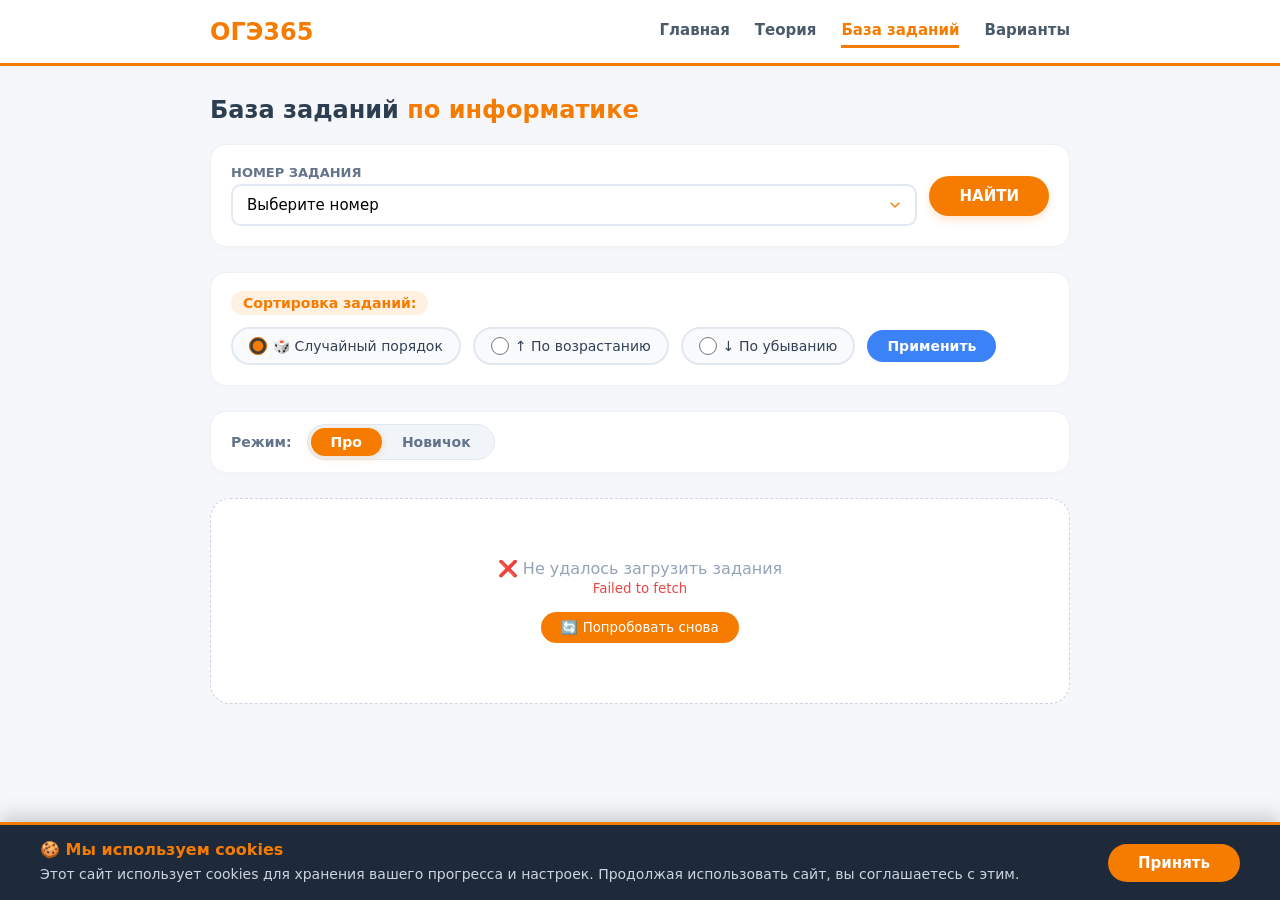
==== commit 6b791a9f: "v2" ====
--- a/tasks.html
+++ b/tasks.html
@@ -3,262 +3,293 @@
 <head>
     <meta charset="UTF-8">
     <meta name="viewport" content="width=device-width, initial-scale=1.0">
-    <title>ОГЭ365 - Варианты</title>
+    <title>ОГЭ365 - База заданий</title>
     <!-- Общий CSS -->
     <link rel="stylesheet" href="css/style.css">
     <style>
-        /* ===== Стили для вариантов ===== */
-
-        .variants-header {
-            margin-bottom: 30px;
-        }
-
-        .variants-description {
+        /* ===== основные стили ===== */
+        .search-card {
             background: white;
             border-radius: 16px;
             padding: 20px;
-            margin-bottom: 30px;
+            border: 1px solid #edf2f7;
+            margin-bottom: 25px;
+            box-shadow: 0 2px 10px rgba(0,0,0,0.02);
+        }
+
+        .search-form {
+            display: flex;
+            gap: 12px;
+            align-items: center;
+            flex-wrap: wrap;
+        }
+
+        .form-group {
+            flex: 1;
+            min-width: 200px;
+        }
+
+            .form-group label {
+                display: block;
+                font-size: 13px;
+                font-weight: 600;
+                margin-bottom: 4px;
+                color: #64748b;
+                text-transform: uppercase;
+            }
+
+            .form-group select {
+                width: 100%;
+                padding: 10px 14px;
+                font-size: 15px;
+                border: 2px solid #e2e8f0;
+                border-radius: 10px;
+                background: white;
+                cursor: pointer;
+                appearance: none;
+                background-image: url("data:image/svg+xml;charset=UTF-8,%3csvg xmlns='http://www.w3.org/2000/svg' viewBox='0 0 24 24' fill='none' stroke='%23f57c00' stroke-width='2' stroke-linecap='round' stroke-linejoin='round'%3e%3cpolyline points='6 9 12 15 18 9'%3e%3c/polyline%3e%3c/svg%3e");
+                background-repeat: no-repeat;
+                background-position: right 12px center;
+                background-size: 16px;
+            }
+
+                .form-group select:focus {
+                    outline: none;
+                    border-color: #f57c00;
+                }
+
+        .search-btn {
+            background: #f57c00;
+            color: white;
+            border: none;
+            padding: 11px 30px;
+            font-size: 15px;
+            font-weight: 600;
+            border-radius: 40px;
+            cursor: pointer;
+            transition: 0.2s;
+            box-shadow: 0 4px 8px rgba(245,124,0,0.2);
+            white-space: nowrap;
+        }
+
+            .search-btn:hover {
+                background: #e06d00;
+                transform: translateY(-2px);
+            }
+
+
+
+
+        .task-table th {
+            background: #f57c00;
+            color: white;
+            font-weight: 600;
+            white-space: nowrap;
+            text-align: center;
+        }
+        /* ===== стили для фильтров ===== */
+        .filters-panel {
+            background: white;
+            border-radius: 16px;
+            padding: 20px;
+            margin-bottom: 25px;
             border: 1px solid #edf2f7;
             box-shadow: 0 2px 10px rgba(0,0,0,0.02);
-            color: #475569;
-            line-height: 1.6;
-        }
-
-            .variants-description strong {
-                color: #f57c00;
-            }
-
-        /* ===== Таймер ===== */
-        .timer-container {
-            background: linear-gradient(135deg, #1e2a3a 0%, #2d3e52 100%);
-            border-radius: 60px;
-            padding: 15px 25px;
-            margin-bottom: 25px;
-            display: flex;
-            align-items: center;
-            justify-content: space-between;
-            color: white;
-            box-shadow: 0 10px 20px -5px rgba(0,0,0,0.2);
-            border: 2px solid #f57c00;
-            flex-wrap: wrap;
-            gap: 15px;
-        }
-
-        .timer-label {
-            display: flex;
-            align-items: center;
-            gap: 10px;
-            font-size: 18px;
-            font-weight: 600;
-        }
-
-            .timer-label svg {
-                width: 24px;
-                height: 24px;
-                fill: #f57c00;
-            }
-
-        .timer-display {
-            font-family: 'Courier New', monospace;
-            font-size: 32px;
-            font-weight: 700;
-            background: rgba(0,0,0,0.3);
-            padding: 8px 20px;
-            border-radius: 50px;
-            letter-spacing: 3px;
-            color: #f57c00;
-            text-shadow: 0 0 10px rgba(245,124,0,0.3);
-        }
-
-        .timer-warning {
-            background: #fee2e2;
-            border: 2px solid #ef4444;
-            animation: pulse 1s infinite;
-        }
-
-            .timer-warning .timer-display {
-                color: #ef4444;
-            }
-
-        .timer-expired {
-            background: #1e2a3a;
-            opacity: 0.7;
-        }
-
-            .timer-expired .timer-display {
-                color: #ef4444;
-            }
-
-        @keyframes pulse {
-            0% {
-                opacity: 1;
-            }
-
-            50% {
-                opacity: 0.8;
-            }
-
-            100% {
-                opacity: 1;
-            }
-        }
-
-        /* ===== Панель выбора заданий ===== */
-        .selection-panel {
-            background: white;
-            border-radius: 20px;
-            padding: 25px;
-            border: 1px solid #edf2f7;
-            box-shadow: 0 4px 15px rgba(0,0,0,0.02);
-            margin-bottom: 30px;
-        }
-
-        .selection-title {
-            font-size: 18px;
+        }
+
+        .filters-title {
+            font-size: 16px;
             font-weight: 600;
             margin-bottom: 15px;
             color: #1e2a3a;
         }
 
-            .selection-title span {
+            .filters-title span {
                 color: #f57c00;
-            }
-
-        /* ===== Счетчики для заданий ===== */
-        .tasks-grid-select {
-            display: grid;
-            grid-template-columns: repeat(auto-fill, minmax(280px, 1fr));
-            gap: 15px;
-            margin-bottom: 25px;
-        }
-
-        .task-counter-item {
+                background: #fff0e0;
+                padding: 4px 12px;
+                border-radius: 30px;
+                font-size: 14px;
+            }
+
+        .filters-options {
+            display: flex;
+            gap: 12px;
+            flex-wrap: wrap;
+            align-items: center;
+            justify-content: flex-start;
+        }
+
+        .filter-radio {
+            display: inline-flex;
+            align-items: center;
+            gap: 6px;
+            cursor: pointer;
+            padding: 8px 16px;
             background: #f8fafc;
             border: 2px solid #e2e8f0;
-            border-radius: 14px;
-            padding: 15px;
+            border-radius: 40px;
+            transition: 0.2s;
+            white-space: nowrap;
+        }
+
+            .filter-radio:hover {
+                border-color: #f57c00;
+                background: #fff5eb;
+            }
+
+            .filter-radio input[type="radio"] {
+                width: 18px;
+                height: 18px;
+                accent-color: #f57c00;
+                cursor: pointer;
+            }
+
+            .filter-radio span {
+                font-size: 14px;
+                color: #334155;
+                white-space: nowrap;
+            }
+
+        .apply-filter-btn {
+            background: #3b82f6;
+            color: white;
+            border: none;
+            padding: 8px 20px;
+            font-size: 14px;
+            font-weight: 600;
+            border-radius: 40px;
+            cursor: pointer;
+            transition: 0.2s;
+            white-space: nowrap;
+            margin-left: 0;
+        }
+
+            .apply-filter-btn:hover {
+                background: #2563eb;
+                transform: translateY(-2px);
+                box-shadow: 0 5px 15px rgba(59,130,246,0.3);
+            }
+
+        /* ===== переключатель режимов ===== */
+        .mode-switcher {
+            background: white;
+            border-radius: 16px;
+            padding: 12px 20px;
+            margin-bottom: 25px;
+            border: 1px solid #edf2f7;
+            box-shadow: 0 2px 10px rgba(0,0,0,0.02);
             display: flex;
             align-items: center;
+            gap: 15px;
+            flex-wrap: wrap;
+        }
+
+        .mode-switcher-label {
+            font-size: 14px;
+            font-weight: 600;
+            color: #64748b;
+        }
+
+        .mode-toggle {
+            display: flex;
+            background: #f1f5f9;
+            border-radius: 40px;
+            padding: 3px;
+            border: 1px solid #e2e8f0;
+        }
+
+        .mode-btn {
+            padding: 6px 20px;
+            font-size: 14px;
+            font-weight: 600;
+            border: none;
+            background: transparent;
+            border-radius: 40px;
+            cursor: pointer;
+            transition: 0.2s;
+            color: #64748b;
+        }
+
+            .mode-btn.active {
+                background: #f57c00;
+                color: white;
+                box-shadow: 0 2px 8px rgba(245,124,0,0.2);
+            }
+
+        @media (max-width: 700px) {
+            .filters-options {
+                gap: 8px;
+            }
+
+            .filter-radio {
+                padding: 6px 12px;
+            }
+        }
+
+        @media (max-width: 600px) {
+            .filters-options {
+                flex-direction: column;
+                align-items: stretch;
+                gap: 8px;
+            }
+
+            .filter-radio {
+                width: 100%;
+                justify-content: center;
+            }
+
+            .apply-filter-btn {
+                width: 100%;
+            }
+
+            .mode-switcher {
+                flex-direction: column;
+                align-items: flex-start;
+            }
+
+            .mode-toggle {
+                width: 100%;
+            }
+
+            .mode-btn {
+                flex: 1;
+                text-align: center;
+            }
+        }
+
+        /* ===== результаты ===== */
+        .results-header {
+            display: flex;
             justify-content: space-between;
-            transition: all 0.2s;
-            flex-wrap: wrap;
-            gap: 10px;
-        }
-
-            .task-counter-item:hover {
+            align-items: center;
+            margin-bottom: 15px;
+        }
+
+        .results-count {
+            font-size: 14px;
+            color: #64748b;
+            background: white;
+            padding: 4px 12px;
+            border-radius: 30px;
+            border: 1px solid #e2e8f0;
+        }
+
+        .reset-btn {
+            background: none;
+            border: 1px solid #cbd5e1;
+            color: #4a5a6a;
+            padding: 4px 16px;
+            border-radius: 30px;
+            font-size: 13px;
+            cursor: pointer;
+        }
+
+            .reset-btn:hover {
                 border-color: #f57c00;
-                background: #fff5eb;
-            }
-
-        .task-counter-info {
-            display: flex;
-            align-items: center;
-            gap: 12px;
-            flex: 1;
-            min-width: 150px;
-        }
-
-        .task-counter-number {
-            background: #f57c00;
-            color: white;
-            min-width: 32px;
-            height: 32px;
-            border-radius: 30px;
-            display: flex;
-            align-items: center;
-            justify-content: center;
-            font-weight: 700;
-            font-size: 14px;
-        }
-
-        .task-counter-label {
-            font-weight: 500;
-            color: #334155;
-            font-size: 14px;
-        }
-
-            .task-counter-label strong {
-                display: block;
-                margin-bottom: 2px;
-            }
-
-            .task-counter-label small {
-                font-size: 12px;
-                color: #64748b;
-            }
-
-        .task-counter-controls {
-            display: flex;
-            align-items: center;
-            gap: 12px;
-            background: white;
-            padding: 5px;
-            border-radius: 40px;
-            border: 2px solid #e2e8f0;
-        }
-
-        .counter-btn {
-            width: 36px;
-            height: 36px;
-            border-radius: 50%;
-            border: none;
-            background: #f57c00;
-            color: white;
-            font-size: 20px;
-            font-weight: 700;
-            cursor: pointer;
-            display: flex;
-            align-items: center;
-            justify-content: center;
-            transition: 0.2s;
-        }
-
-            .counter-btn:hover:not(:disabled) {
-                background: #e06d00;
-                transform: scale(1.05);
-            }
-
-            .counter-btn:disabled {
-                background: #cbd5e1;
-                cursor: not-allowed;
-                opacity: 0.5;
-            }
-
-        .counter-value {
-            font-size: 18px;
-            font-weight: 700;
-            color: #1e2a3a;
-            min-width: 40px;
-            text-align: center;
-        }
-
-            .counter-value span {
-                font-size: 12px;
-                font-weight: normal;
-                color: #64748b;
-                margin-left: 2px;
-            }
-
-        /* ===== Спинер ===== */
-        .loader-spinner {
-            border: 4px solid #f3f3f3;
-            border-top: 4px solid #f57c00;
-            border-radius: 50%;
-            width: 50px;
-            height: 50px;
-            animation: spin 1s linear infinite;
-            margin: 0 auto;
-        }
-
-        @keyframes spin {
-            0% {
-                transform: rotate(0deg);
-            }
-
-            100% {
-                transform: rotate(360deg);
-            }
-        }
+                color: #f57c00;
+            }
+
 
 
         /* ===== Стили для файлов ===== */
@@ -289,264 +320,176 @@
         .file-icon {
             font-size: 16px;
         }
-
-        /* ===== Кнопки действий ===== */
-        .selection-actions {
+        /* ===== список заданий ===== */
+        .tasks-list {
             display: flex;
-            gap: 15px;
+            flex-direction: column;
+            gap: 16px;
+        }
+
+        .task-item {
+            background: white;
+            border-radius: 14px;
+            padding: 20px;
+            box-shadow: 0 2px 8px rgba(0,0,0,0.01);
+            border: 1px solid #e9eef3;
+            position: relative;
+            transition: 0.2s;
+        }
+
+            .task-item:hover {
+                border-color: #f57c80;
+            }
+
+        .task-header {
+            display: flex;
             align-items: center;
-            flex-wrap: wrap;
-            border-top: 1px dashed #e2e8f0;
-            padding-top: 20px;
-            margin-top: 10px;
-        }
-
-        .selected-count {
-            background: #e2e8f0;
-            padding: 8px 18px;
-            border-radius: 40px;
-            font-size: 14px;
-            font-weight: 600;
-            color: #334155;
-        }
-
-            .selected-count span {
-                color: #f57c00;
-                font-size: 18px;
-                margin-right: 5px;
-            }
-
-        .action-btn {
+            gap: 12px;
+            margin-bottom: 12px;
+        }
+
+        .task-number-badge {
             background: #f57c00;
             color: white;
-            border: none;
-            padding: 12px 30px;
-            font-size: 16px;
             font-weight: 600;
-            border-radius: 50px;
-            cursor: pointer;
-            transition: 0.2s;
-            box-shadow: 0 4px 10px rgba(245,124,0,0.2);
-            white-space: nowrap;
-        }
-
-            .action-btn:hover:not(:disabled) {
-                background: #e06d00;
-                transform: translateY(-2px);
-                box-shadow: 0 8px 18px rgba(245,124,0,0.3);
-            }
-
-            .action-btn:active:not(:disabled) {
-                transform: translateY(0);
-            }
-
-            .action-btn:disabled {
-                background: #cbd5e1;
-                cursor: not-allowed;
-                box-shadow: none;
-                opacity: 0.7;
-            }
-
-            .action-btn.secondary {
-                background: white;
-                border: 2px solid #f57c00;
-                color: #f57c00;
-                box-shadow: none;
-            }
-
-                .action-btn.secondary:hover:not(:disabled) {
-                    background: #fff0e0;
-                    transform: translateY(-2px);
-                }
-
-
-        /* ===== Стили для самопроверки ===== */
-        .extended-self-check {
+            padding: 3px 10px;
+            border-radius: 30px;
+            font-size: 13px;
+        }
+
+        .task-subnumber {
+            color: #3b82f6;
+            font-weight: 600;
+            font-size: 14px;
+            background: #eff6ff;
+            padding: 2px 8px;
+            border-radius: 20px;
+            display: inline-block;
+        }
+
+        .task-question {
+            font-size: 15px;
+            line-height: 1.5;
+            margin-bottom: 16px;
+            color: #1e2a3a;
+            font-weight: 400;
+        }
+
+        .task-image {
+            margin-bottom: 16px;
+            text-align: center;
             background: #f8fafc;
-            border-left: 4px solid #f59e0b;
+            padding: 12px;
+            border-radius: 10px;
+        }
+
+            .task-image img {
+                max-width: 100%;
+                max-height: 180px;
+                object-fit: contain;
+                border-radius: 6px;
+                display: block;
+                margin: 0 auto;
+            }
+
+
+
+            /* Защита от переопределения стилей для картинок */
+            .task-item img,
+            .task-image img,
+            .variant-task-card img {
+                max-width: 100%;
+                height: auto;
+                display: block;
+                margin: 0 auto;
+            }
+
+        /* Сброс стилей для картинок от таблиц */
+        .task-table img {
+            max-width: none;
+            display: inline;
+        }
+
+
+        /* ===== Стили для развернутых ответов ===== */
+        .extended-answer-block {
+            background: #fffbeb;
+            border-radius: 12px;
             padding: 15px;
-            border-radius: 8px;
-            margin-top: 10px;
+            border: 1px solid #ffe4c4;
+        }
+
+        .extended-note {
+            color: #f59e0b;
+            font-weight: 600;
+            margin-bottom: 12px;
             font-size: 14px;
-            color: #475569;
-        }
-
-            .extended-self-check strong {
-                color: #f59e0b;
-                display: block;
-                margin-bottom: 8px;
-                font-size: 16px;
-            }
-
-            .extended-self-check p {
-                margin: 0;
-                line-height: 1.6;
-            }
-        /* ===== Результат ===== */
-        .variant-result {
-            margin-top: 30px;
-            background: white;
-            border-radius: 24px;
-            padding: 25px;
-            border: 1px solid #edf2f7;
-            box-shadow: 0 10px 25px -5px rgba(0,0,0,0.05);
-        }
-
-        .variant-header {
-            display: flex;
-            justify-content: space-between;
-            align-items: center;
-            margin-bottom: 20px;
-            padding-bottom: 15px;
-            border-bottom: 2px solid #f57c00;
-            flex-wrap: wrap;
-            gap: 15px;
-        }
-
-        .variant-title {
-            font-size: 22px;
-            font-weight: 700;
-            color: #1e2a3a;
             display: flex;
             align-items: center;
-            gap: 10px;
-            flex-wrap: wrap;
-        }
-
-            .variant-title span {
-                color: #f57c00;
-                background: #fff0e0;
-                padding: 4px 12px;
-                border-radius: 30px;
-                font-size: 16px;
-            }
-
-        .variant-actions {
-            display: flex;
-            gap: 10px;
-            flex-wrap: wrap;
-        }
-
-        .icon-btn {
-            background: none;
-            border: 1px solid #e2e8f0;
-            width: 40px;
-            height: 40px;
-            border-radius: 50%;
-            display: flex;
-            align-items: center;
-            justify-content: center;
-            cursor: pointer;
-            transition: 0.2s;
-            font-size: 18px;
-        }
-
-            .icon-btn:hover {
-                border-color: #f57c00;
-                color: #f57c00;
-                background: #fff5eb;
-            }
-
-        .finish-btn {
-            background: #10b981;
-            color: white;
-            border: none;
-            padding: 10px 25px;
-            border-radius: 40px;
-            font-weight: 600;
+            gap: 5px;
+        }
+
+        .extended-spoiler {
+            margin-top: 8px;
+        }
+
+        .extended-spoiler-header {
+            background: white;
+            padding: 10px 15px;
             cursor: pointer;
             display: flex;
             align-items: center;
             gap: 8px;
-            font-size: 15px;
+            font-weight: 500;
+            font-size: 14px;
+            color: #f57c00;
+            border-radius: 30px;
+            border: 1px solid #f57c00;
             transition: 0.2s;
-            white-space: nowrap;
-        }
-
-            .finish-btn:hover {
-                background: #059669;
-                transform: translateY(-2px);
-                box-shadow: 0 5px 15px rgba(16,185,129,0.3);
-            }
-
-            .finish-btn:active {
-                transform: translateY(0);
-            }
-
-        /* ===== Задания в варианте ===== */
-        .variant-tasks-list {
-            display: flex;
-            flex-direction: column;
-            gap: 20px;
-        }
-
-        .variant-task-card {
+            width: fit-content;
+        }
+
+            .extended-spoiler-header:hover {
+                background: #f57c00;
+                color: white;
+            }
+
+            .extended-spoiler-header .spoiler-icon {
+                font-size: 12px;
+                transition: transform 0.2s;
+            }
+
+            .extended-spoiler-header.open .spoiler-icon {
+                transform: rotate(90deg);
+            }
+
+        .extended-spoiler-content {
+            max-height: 0;
+            overflow: hidden;
+            transition: max-height 0.3s ease-out;
+            margin-top: 0;
+        }
+
+            .extended-spoiler-content.open {
+                max-height: 300px;
+                margin-top: 12px;
+            }
+
+        .extended-answer-text {
             background: #f8fafc;
-            border-radius: 16px;
-            padding: 20px;
-            border: 1px solid #e9eef3;
-            position: relative;
-            transition: 0.2s;
-        }
-
-            .variant-task-card.extended {
-                border-left: 4px solid #f59e0b;
-                background: #fffbeb;
-            }
-
-        .variant-task-number {
-            position: absolute;
-            top: -10px;
-            left: 20px;
-            background: #f57c00;
-            color: white;
-            font-weight: 700;
-            padding: 4px 15px;
-            border-radius: 30px;
+            padding: 15px;
+            border-radius: 10px;
+            border-left: 4px solid #f57c00;
             font-size: 14px;
-            box-shadow: 0 4px 8px rgba(245,124,0,0.2);
-        }
-
-            .variant-task-number.extended {
-                background: #f59e0b;
-            }
-
-        .extended-badge {
-            position: absolute;
-            top: -10px;
-            right: 20px;
-            background: #f59e0b;
-            color: white;
-            font-weight: 700;
-            padding: 4px 15px;
-            border-radius: 30px;
-            font-size: 12px;
-            box-shadow: 0 4px 8px rgba(245,158,11,0.2);
-        }
-
-        .variant-task-question {
-            margin-top: 10px;
-            margin-bottom: 15px;
-            font-size: 15px;
-            line-height: 1.5;
-            color: #1e2a3a;
-            font-weight: 400;
-        }
-
-        .variant-task-image {
-            margin-bottom: 15px;
-            text-align: center;
-            background: white;
-            padding: 10px;
-            border-radius: 8px;
-        }
-
-            .variant-task-image img {
-                max-width: 100%;
-                max-height: 150px;
-                object-fit: contain;
-            }
-
+            line-height: 1.6;
+            color: #334155;
+        }
+
+            .extended-answer-text strong {
+                color: #f57c00;
+                display: block;
+                margin-bottom: 8px;
+            }
         /* ===== стили для таблиц ===== */
         .task-table-container {
             margin: 15px 0;
@@ -573,7 +516,7 @@
                 font-size: 14px;
                 text-align: center;
                 vertical-align: middle;
-                white-space: nowrap; 
+                white-space: nowrap;
             }
 
             .task-table th {
@@ -582,13 +525,12 @@
                 font-weight: 600;
             }
 
-            /* Все ячейки по умолчанию */
             .task-table td {
                 background: white;
                 color: #1e2a3a;
             }
 
-            /* Специально для таблиц с большим количеством колонок  */
+            /* Специально для таблиц с алфавитом */
             .task-table[data-type="alphabet"] th,
             .task-table[data-type="alphabet"] td {
                 min-width: 35px; 
@@ -596,16 +538,18 @@
                 padding: 8px 2px;
             }
 
-            /* Стили для таблиц с кодом */
+            /* Стили для таблиц с кодо */
             .task-table[data-type="code"] td:first-child {
                 background: #f8fafc;
                 font-weight: 600;
-                white-space: nowrap;
-                width: 120px;
-                min-width: 120px;
-                max-width: 120px;
+                white-space: normal; 
+                width: 160px;
+                min-width: 160px;
+                max-width: 160px;
                 text-align: center;
                 vertical-align: middle;
+                word-break: break-word; 
+                padding: 10px 5px;
             }
 
             .task-table[data-type="code"] td:last-child {
@@ -622,7 +566,7 @@
         @media (max-width: 600px) {
             .task-table th,
             .task-table td {
-                padding: 6px 4px;
+                padding: 8px 4px;
                 font-size: 12px;
             }
 
@@ -635,9 +579,11 @@
             }
 
             .task-table[data-type="code"] td:first-child {
-                width: 100px;
-                min-width: 100px;
-                max-width: 100px;
+                width: 130px;
+                min-width: 130px;
+                max-width: 130px;
+                font-size: 12px;
+                white-space: normal;
             }
 
             .task-table[data-type="code"] td:last-child {
@@ -645,16 +591,22 @@
             }
         }
 
-        /* ===== Блок ответа в варианте ===== */
-        .variant-answer-block {
+        /* ===== блок ответа ===== */
+        .answer-block {
+            background: #f8fafc;
+            border-radius: 10px;
+            padding: 16px;
+        }
+
+        .answer-input-group {
             display: flex;
             gap: 10px;
             align-items: center;
             flex-wrap: wrap;
-            margin-bottom: 10px;
-        }
-
-        .variant-answer-input {
+            margin-bottom: 15px;
+        }
+
+        .answer-input {
             flex: 1;
             min-width: 200px;
             padding: 10px 14px;
@@ -664,72 +616,48 @@
             transition: 0.2s;
         }
 
-            .variant-answer-input:focus {
+            .answer-input:focus {
                 outline: none;
                 border-color: #f57c00;
             }
 
-        .variant-check-btn {
+        .check-btn {
             background: white;
             border: 2px solid #f57c00;
             color: #f57c00;
-            padding: 8px 20px;
+            padding: 8px 22px;
             font-size: 14px;
             font-weight: 600;
             border-radius: 30px;
             cursor: pointer;
             transition: 0.2s;
-            white-space: nowrap;
-        }
-
-            .variant-check-btn:hover {
+        }
+
+            .check-btn:hover {
                 background: #f57c00;
                 color: white;
             }
 
-        .variant-result-badge {
+        .result-badge {
             font-size: 20px;
             min-width: 30px;
             text-align: center;
         }
 
-        /* ===== Задания с развернутым ответом ===== */
-        .extended-answer-block {
-            background: white;
-            border-radius: 12px;
-            padding: 15px;
-            border: 1px dashed #f59e0b;
-            margin-bottom: 10px;
-        }
-
-        .extended-note {
-            color: #f59e0b;
-            font-weight: 600;
-            margin-bottom: 10px;
-            font-size: 14px;
-            display: flex;
-            align-items: center;
-            gap: 5px;
-        }
-
-        .extended-info {
-            font-size: 14px;
-            color: #64748b;
+        .result-correct {
+            color: #10b981;
+        }
+
+        .result-wrong {
+            color: #ef4444;
+        }
+
+        /* ===== подсказки ===== */
+        .hints-container {
             margin-top: 10px;
-            padding-top: 10px;
-            border-top: 1px dashed #e2e8f0;
-        }
-
-            .extended-info strong {
-                color: #f59e0b;
-            }
-
-        /* ===== Подсказки ===== */
-        .variant-hints-container {
-            margin-top: 10px;
-        }
-
-        .variant-spoiler-item {
+        }
+
+        .spoiler-item {
             border: 1px solid #e2e8f0;
             border-radius: 8px;
             margin-bottom: 8px;
@@ -737,11 +665,11 @@
             display: none;
         }
 
-            .variant-spoiler-item.visible {
+            .spoiler-item.visible {
                 display: block;
             }
 
-        .variant-spoiler-header {
+        .spoiler-header {
             background: white;
             padding: 10px 15px;
             cursor: pointer;
@@ -749,26 +677,27 @@
             align-items: center;
             gap: 8px;
             font-weight: 500;
-            font-size: 13px;
+            font-size: 14px;
             color: #2d3e50;
             transition: 0.2s;
-        }
-
-            .variant-spoiler-header:hover {
+            user-select: none;
+        }
+
+            .spoiler-header:hover {
                 background: #f1f5f9;
             }
 
-            .variant-spoiler-header .spoiler-icon {
+            .spoiler-header .spoiler-icon {
                 font-size: 12px;
                 color: #f57c00;
                 transition: transform 0.2s;
             }
 
-            .variant-spoiler-header.open .spoiler-icon {
+            .spoiler-header.open .spoiler-icon {
                 transform: rotate(90deg);
             }
 
-        .variant-spoiler-content {
+        .spoiler-content {
             max-height: 0;
             overflow: hidden;
             transition: max-height 0.3s ease-out;
@@ -776,343 +705,26 @@
             border-top: 1px solid transparent;
         }
 
-            .variant-spoiler-content.open {
+            .spoiler-content.open {
                 max-height: 200px;
                 border-top-color: #e2e8f0;
             }
 
-        .variant-spoiler-inner {
+        .spoiler-inner {
             padding: 15px;
-            font-size: 13px;
+            font-size: 14px;
             color: #475569;
-        }
-
-        /* ===== Стили с выбором ===== */
-        .choice-group {
-            display: flex;
-            flex-direction: column;
-            gap: 8px;
+            line-height: 1.5;
+        }
+
+        .correct-message {
+            background: #f0fdf4;
+            border-left: 3px solid #10b981;
+            padding: 12px 15px;
+            border-radius: 8px;
             margin-bottom: 10px;
-            width: 100%;
-        }
-
-        .choice-item {
-            display: flex;
-            align-items: center;
-            gap: 10px;
-            padding: 10px 14px;
-            background: white;
-            border: 2px solid #e2e8f0;
-            border-radius: 8px;
-            cursor: pointer;
-            transition: 0.2s;
-            font-size: 14px;
-        }
-
-            .choice-item:hover {
-                border-color: #f57c00;
-                background: #fff5eb;
-            }
-
-            .choice-item.selected {
-                border-color: #f57c00;
-                background: #fff0e0;
-                box-shadow: 0 4px 10px rgba(245,124,0,0.1);
-            }
-
-            .choice-item input[type="radio"] {
-                width: 18px;
-                height: 18px;
-                accent-color: #f57c00;
-                cursor: pointer;
-            }
-
-        /* ===== Модальные окна ===== */
-        .modal-overlay {
-            position: fixed;
-            top: 0;
-            left: 0;
-            right: 0;
-            bottom: 0;
-            background: rgba(0,0,0,0.5);
-            display: flex;
-            align-items: center;
-            justify-content: center;
-            z-index: 1000;
-            backdrop-filter: blur(5px);
-            padding: 15px;
-        }
-
-        .modal-content {
-            background: white;
-            border-radius: 30px;
-            padding: 30px;
-            max-width: 400px;
-            width: 100%;
-            text-align: center;
-            box-shadow: 0 25px 50px -12px rgba(0,0,0,0.25);
-            border: 3px solid #f57c00;
-        }
-
-        .modal-icon {
-            font-size: 56px;
-            margin-bottom: 20px;
-        }
-
-        .modal-title {
-            font-size: 26px;
-            font-weight: 700;
-            color: #1e2a3a;
-            margin-bottom: 15px;
-        }
-
-        .modal-text {
-            color: #64748b;
-            margin-bottom: 25px;
-            line-height: 1.6;
-        }
-
-        .modal-btn {
-            background: #f57c00;
-            color: white;
-            border: none;
-            padding: 14px 30px;
-            font-size: 16px;
-            font-weight: 600;
-            border-radius: 50px;
-            cursor: pointer;
-            transition: 0.2s;
-        }
-
-            .modal-btn:hover {
-                background: #e06d00;
-            }
-
-        .empty-variant {
-            text-align: center;
-            padding: 40px;
-            color: #94a3b8;
-            font-size: 16px;
-            background: #f8fafc;
-            border-radius: 20px;
-            border: 1px dashed #cbd5e1;
-        }
-
-        /* ===== Стили для старого меню ===== */
-        .stats-modal {
-            position: fixed;
-            top: 0;
-            left: 0;
-            right: 0;
-            bottom: 0;
-            background: rgba(0,0,0,0.5);
-            display: flex;
-            align-items: center;
-            justify-content: center;
-            z-index: 1000;
-            backdrop-filter: blur(5px);
-            padding: 15px;
-        }
-
-        .stats-content {
-            background: white;
-            border-radius: 30px;
-            padding: 40px;
-            max-width: 550px;
-            width: 90%;
-            max-height: 80vh;
-            overflow-y: auto;
-            box-shadow: 0 25px 50px -12px rgba(0,0,0,0.25);
-            border: 3px solid #f57c00;
-        }
-
-        .stats-title {
-            font-size: 28px;
-            font-weight: 700;
-            color: #1e2a3a;
-            margin-bottom: 10px;
-        }
-
-        .stats-subtitle {
-            color: #64748b;
-            margin-bottom: 25px;
-            padding-bottom: 15px;
-            border-bottom: 1px solid #e2e8f0;
-        }
-
-        .stats-score {
-            background: linear-gradient(135deg, #f57c00, #f59e0b);
-            color: white;
-            padding: 25px;
-            border-radius: 20px;
-            text-align: center;
-            margin-bottom: 25px;
-        }
-
-        .stats-score-number {
-            font-size: 48px;
-            font-weight: 800;
-            line-height: 1;
-        }
-
-        .stats-score-label {
-            font-size: 16px;
-            opacity: 0.9;
-            margin-top: 5px;
-        }
-
-        .stats-score-note {
-            font-size: 14px;
-            opacity: 0.8;
-            margin-top: 10px;
-            background: rgba(255,255,255,0.2);
-            padding: 8px;
-            border-radius: 30px;
-        }
-
-        .stats-detail {
-            margin-bottom: 20px;
-        }
-
-        .stats-detail-title {
-            font-weight: 600;
-            color: #1e2a3a;
-            margin-bottom: 10px;
-        }
-
-        .stats-task-list {
-            list-style: none;
-            padding: 0;
-        }
-
-        .stats-task-item {
-            display: flex;
-            justify-content: space-between;
-            padding: 12px 0;
-            border-bottom: 1px solid #f1f5f9;
-        }
-
-        .stats-task-number {
-            font-weight: 600;
-        }
-
-            .stats-task-number small {
-                font-weight: normal;
-                color: #94a3b8;
-                font-size: 12px;
-                margin-left: 5px;
-            }
-
-        .stats-task-result {
-            font-weight: 600;
-        }
-
-            .stats-task-result.correct {
-                color: #10b981;
-            }
-
-            .stats-task-result.incorrect {
-                color: #ef4444;
-            }
-
-            .stats-task-result.pending {
-                color: #94a3b8;
-            }
-
-        .stats-extended-section {
-            background: #fffbeb;
-            border-radius: 16px;
-            padding: 20px;
-            margin: 20px 0;
-        }
-
-        .stats-extended-title {
-            font-weight: 700;
-            color: #f59e0b;
-            margin-bottom: 15px;
-            font-size: 16px;
-        }
-
-        .stats-extended-item {
-            display: flex;
-            flex-direction: column;
-            gap: 5px;
-            padding: 12px;
-            background: white;
-            border-radius: 12px;
-            margin-bottom: 10px;
-        }
-
-        .stats-extended-header {
-            display: flex;
-            justify-content: space-between;
-            font-weight: 600;
-        }
-
-        .stats-extended-answer {
-            background: #f1f5f9;
-            padding: 10px;
-            border-radius: 8px;
-            font-size: 14px;
-            color: #334155;
-            word-break: break-word;
-        }
-
-        .stats-extended-note {
-            background: #f1f5f9;
-            padding: 12px;
-            border-radius: 12px;
-            font-size: 14px;
-            color: #64748b;
-            text-align: center;
-            margin-top: 15px;
-        }
-
-        .stats-buttons {
-            display: flex;
-            gap: 15px;
-            margin-top: 25px;
-        }
-
-        .stats-btn {
-            flex: 1;
-            padding: 15px;
-            border: none;
-            border-radius: 50px;
-            font-weight: 600;
-            cursor: pointer;
-            transition: 0.2s;
-        }
-
-            .stats-btn.primary {
-                background: #f57c00;
-                color: white;
-            }
-
-                .stats-btn.primary:hover {
-                    background: #e06d00;
-                }
-
-            .stats-btn.secondary {
-                background: white;
-                border: 2px solid #f57c00;
-                color: #f57c00;
-            }
-
-                .stats-btn.secondary:hover {
-                    background: #fff0e0;
-                }
-
-        /* ===== Стили для tusk_number ===== */
-        .variant-task-subnumber {
-            color: #3b82f6;
-            font-weight: 600;
-            margin-left: 10px;
-            font-size: 14px;
-            background: #eff6ff;
-            padding: 2px 8px;
-            border-radius: 20px;
-            display: inline-block;
+            font-weight: 500;
+            color: #166534;
         }
 
         /* ===== Уведомление о cookies ===== */
@@ -1199,150 +811,269 @@
             }
         }
 
-        /* ===== Адаптация для мобилок ===== */
+        /* ===== стили для решенных заданий ===== */
+        .solved-badge {
+            position: absolute;
+            top: -10px;
+            right: 20px;
+            background: #10b981;
+            color: white;
+            padding: 4px 12px;
+            border-radius: 30px;
+            font-size: 12px;
+            font-weight: 600;
+            box-shadow: 0 4px 8px rgba(16,185,129,0.2);
+            z-index: 10;
+        }
+
+        /* ===== стили для заданий с выбором ответа ===== */
+        .choice-group {
+            display: flex;
+            flex-direction: column;
+            gap: 8px;
+            margin-bottom: 10px;
+            width: 100%;
+        }
+
+        .choice-item {
+            display: flex;
+            align-items: center;
+            gap: 10px;
+            padding: 10px 14px;
+            background: white;
+            border: 2px solid #e2e8f0;
+            border-radius: 8px;
+            cursor: pointer;
+            transition: 0.2s;
+            font-size: 14px;
+        }
+
+            .choice-item:hover {
+                border-color: #f57c00;
+                background: #fff5eb;
+            }
+
+            .choice-item.selected {
+                border-color: #f57c00;
+                background: #fff0e0;
+                box-shadow: 0 4px 10px rgba(245,124,0,0.1);
+            }
+
+            .choice-item input[type="radio"] {
+                width: 18px;
+                height: 18px;
+                accent-color: #f57c00;
+                cursor: pointer;
+            }
+
+        /* ===== стили для пагинации ===== */
+        .pagination-container {
+            text-align: center;
+            margin: 20px 0;
+        }
+
+        .load-more-btn {
+            background: white;
+            border: 2px solid #f57c00;
+            color: #f57c00;
+            padding: 12px 30px;
+            font-size: 16px;
+            font-weight: 600;
+            border-radius: 40px;
+            cursor: pointer;
+            transition: 0.2s;
+            box-shadow: 0 4px 10px rgba(245,124,0,0.1);
+        }
+
+            .load-more-btn:hover {
+                background: #f57c00;
+                color: white;
+                transform: translateY(-2px);
+                box-shadow: 0 8px 20px rgba(245,124,0,0.2);
+            }
+
+        .pagination-info {
+            text-align: center;
+            margin: 10px 0;
+            color: #64748b;
+            font-size: 14px;
+        }
+
+        /* ===== загрузчик ===== */
+        .loader {
+            text-align: center;
+            padding: 60px 20px;
+            background: white;
+            border-radius: 20px;
+            border: 1px solid #edf2f7;
+        }
+
+        .loader-spinner {
+            border: 4px solid #f3f3f3;
+            border-top: 4px solid #f57c00;
+            border-radius: 50%;
+            width: 50px;
+            height: 50px;
+            animation: spin 1s linear infinite;
+            margin: 0 auto 20px;
+        }
+
+        @keyframes spin {
+            0% {
+                transform: rotate(0deg);
+            }
+
+            100% {
+                transform: rotate(360deg);
+            }
+        }
+
+        .no-results {
+            text-align: center;
+            padding: 60px 20px;
+            background: white;
+            border-radius: 20px;
+            color: #94a3b8;
+            font-size: 16px;
+            border: 1px dashed #cbd5e1;
+        }
+
+        /* ===== адаптация ===== */
         @media (max-width: 600px) {
-            .timer-container {
+            .search-form {
                 flex-direction: column;
-                text-align: center;
-                padding: 15px;
-            }
-
-            .timer-label {
-                justify-content: center;
-            }
-
-            .timer-display {
-                font-size: 24px;
-                letter-spacing: 2px;
-            }
-
-            .variant-answer-block {
+            }
+
+            .search-btn {
+                width: 100%;
+            }
+
+            .filters-options {
                 flex-direction: column;
-            }
-
-            .variant-answer-input,
-            .variant-check-btn {
+                align-items: stretch;
+            }
+
+            .filter-radio {
                 width: 100%;
             }
 
-            .tasks-grid-select {
-                grid-template-columns: 1fr;
-            }
-
-            .task-counter-item {
+            .apply-filter-btn {
+                width: 100%;
+                margin-left: 0;
+                margin-top: 10px;
+            }
+
+            .answer-input-group {
                 flex-direction: column;
-                align-items: flex-start;
-            }
-
-            .task-counter-controls {
+            }
+
+            .check-btn {
                 width: 100%;
-                justify-content: center;
-            }
-
-            .selection-actions {
-                justify-content: center;
-            }
-
-            .action-btn {
+            }
+
+            .load-more-btn {
                 width: 100%;
-                text-align: center;
-            }
-
-            .stats-buttons {
-                flex-direction: column;
-            }
-        }
-
-        @media (max-width: 400px) {
-            .timer-display {
-                font-size: 20px;
-                letter-spacing: 1px;
-            }
-
-            .variant-title {
-                font-size: 18px;
-            }
-
-            .finish-btn {
-                width: 100%;
-                justify-content: center;
+            }
+
+            .task-table th,
+            .task-table td {
+                padding: 6px 8px;
+                font-size: 12px;
             }
         }
     </style>
 </head>
 <body>
-    <!-- ===== Шапка ===== -->
+    <!-- ===== шапка ===== -->
     <header class="header">
         <div class="container">
             <div class="logo" onclick="window.location.href='index.html'">ОГЭ365</div>
             <div class="nav">
                 <button class="nav-btn" onclick="window.location.href='index.html'">Главная</button>
                 <button class="nav-btn" onclick="window.location.href='theory.html'">Теория</button>
-                <button class="nav-btn" onclick="window.location.href='tasks.html'">База заданий</button>
-                <button class="nav-btn active" onclick="window.location.href='variants.html'">Варианты</button>
+                <button class="nav-btn active" onclick="window.location.href='tasks.html'">База заданий</button>
+                <button class="nav-btn" onclick="window.location.href='variants.html'">Варианты</button>
             </div>
         </div>
     </header>
 
-    <!-- ===== Основной контент ===== -->
+    <!-- ===== основной контент ===== -->
     <main class="main-content">
         <div class="container">
-            <div class="variants-header">
-                <h1 class="page-title">
-                    Варианты <span>ОГЭ по информатике</span>
-                </h1>
-                <div class="variants-description">
-                    <strong>Составь свой вариант!</strong> Составь свой вариант! Выбери задания, нажми "Составить вариант" и решай как на настоящем экзамене.
-                    ✍️ Задания 13-16 с развернутым ответом - проверь себя по ответам в статистике (задания 13, 15, 16 оцениваются до 2 баллов, задание 14 оценивается до 3 баллов).
+            <h1 class="page-title">
+                База заданий <span>по информатике</span>
+            </h1>
+
+            <!-- панель поиска -->
+            <div class="search-card">
+                <div class="search-form">
+                    <div class="form-group">
+                        <label>Номер задания</label>
+                        <select id="taskNumberSelect">
+                            <option value="">Выберите номер</option>
+                            <option value="1">Задание 1</option>
+                            <option value="2">Задание 2</option>
+                            <option value="3">Задание 3</option>
+                            <option value="4">Задание 4</option>
+                            <option value="5">Задание 5</option>
+                            <option value="6">Задание 6</option>
+                            <option value="7">Задание 7</option>
+                            <option value="8">Задание 8</option>
+                            <option value="9">Задание 9</option>
+                            <option value="10">Задание 10</option>
+                            <option value="11">Задание 11</option>
+                            <option value="12">Задание 12</option>
+                            <option value="13">Задание 13</option>
+                            <option value="14">Задание 14</option>
+                            <option value="15">Задание 15</option>
+                            <option value="16">Задание 16</option>
+                        </select>
+                    </div>
+                    <button class="search-btn" id="searchBtn">НАЙТИ</button>
                 </div>
             </div>
 
-            <!-- Таймер -->
-            <div class="timer-container" id="timerContainer">
-                <div class="timer-label">
-                    <svg viewBox="0 0 24 24">
-                        <path d="M12 2C6.48 2 2 6.48 2 12s4.48 10 10 10 10-4.48 10-10S17.52 2 12 2zm0 18c-4.41 0-8-3.59-8-8s3.59-8 8-8 8 3.59 8 8-3.59 8-8 8zm-.5-13v6l5.25 3.15.75-1.23-4.5-2.67V7z" />
-                    </svg>
-                    <span>Время выполнения:</span>
+            <!-- Панель фильтров -->
+            <div class="filters-panel">
+                <div class="filters-title">
+                    <span>Сортировка заданий:</span>
                 </div>
-                <div class="timer-display" id="timerDisplay">02:30:00</div>
-            </div>
-
-            <!-- панель выбора количества заданий -->
-            <div class="selection-panel">
-                <div class="selection-title">
-                    <span>📋 Шаг 1.</span> Укажи, сколько заданий каждого номера добавить
-                </div>
-
-                <div class="tasks-grid-select" id="tasksGrid">
-                </div>
-
-                <div class="selection-actions">
-                    <div class="selected-count" id="selectedCount">
-                        <span>0</span> заданий выбрано
-                    </div>
-                    <button class="action-btn" id="selectAllBtn">Выбрать все (по 1)</button>
-                    <button class="action-btn secondary" id="clearAllBtn">Очистить все</button>
-                    <button class="action-btn" id="composeVariantBtn" disabled>Составить вариант</button>
+                <div class="filters-options">
+                    <label class="filter-radio">
+                        <input type="radio" name="sortOrder" value="random" checked>
+                        <span>🎲 Случайный порядок</span>
+                    </label>
+                    <label class="filter-radio">
+                        <input type="radio" name="sortOrder" value="asc">
+                        <span>↑ По возрастанию</span>
+                    </label>
+                    <label class="filter-radio">
+                        <input type="radio" name="sortOrder" value="desc">
+                        <span>↓ По убыванию</span>
+                    </label>
+                    <button class="apply-filter-btn" id="applySortBtn">Применить</button>
                 </div>
             </div>
 
-            <!-- результат - составленный вариант -->
-            <div class="variant-result" id="variantResult" style="display: none;">
-                <div class="variant-header">
-                    <div class="variant-title">
-                        Твой вариант <span id="variantTasksCount">0 заданий</span>
+            <!-- Переключатель режимов -->
+            <div class="mode-switcher">
+                <span class="mode-switcher-label">Режим:</span>
+                <div class="mode-toggle" id="modeToggle">
+                    <button class="mode-btn active" data-mode="pro">Про</button>
+                    <button class="mode-btn" data-mode="novice">Новичок</button>
+                </div>
+            </div>
+
+            <!-- Результаты -->
+            <div class="results-section">
+                <div class="results-header" id="resultsHeader" style="display: none;">
+                    <div class="results-count" id="resultsCount"></div>
+                    <button class="reset-btn" id="resetBtn">Сбросить</button>
+                </div>
+                <div id="tasksContainer">
+                    <div class="no-results">
+                        🔍 Выберите номер задания и нажмите "НАЙТИ"
                     </div>
-                    <div class="variant-actions">
-                        <button class="finish-btn" id="finishExamBtn">
-                            🏁 Завершить экзамен
-                        </button>
-                        <button class="icon-btn" id="refreshVariantBtn" title="Новые случайные задания">🔄</button>
-                        <button class="icon-btn" id="clearVariantBtn" title="Очистить вариант">✕</button>
-                    </div>
-                </div>
-
-                <div id="variantTasksContainer">
                 </div>
             </div>
         </div>
@@ -1357,72 +1088,43 @@
         </div>
     </footer>
 
-    <!-- модальное окно для таймера -->
-    <div id="timeoutModal" style="display: none;">
-        <div class="modal-overlay">
-            <div class="modal-content">
-                <div class="modal-icon">⏰</div>
-                <div class="modal-title">Время вышло!</div>
-                <div class="modal-text">
-                    Экзаменационное время завершено.<br>
-                    Ты можешь продолжить решать, но это уже сверх норматива.
-                </div>
-                <button class="modal-btn" onclick="closeTimeoutModal()">Понятно</button>
-            </div>
-        </div>
-    </div>
-
-    <!-- модальное окно статистики -->
-    <div id="statsModal" style="display: none;"></div>
-
     <script>
         const API_URL = 'https://script.google.com/macros/s/AKfycbwZT2VsEsQFv7PophKATDA78ITSS37_s3FCcTMSRqSNWOCsGOMCOVAI5ZUp6VTQTG8S-A/exec';
 
-        // ===== переменные =====
         let allTasks = [];
-        let currentVariant = [];
         let attemptCounts = {};
-        let userAnswers = {};
-        let taskCounts = {};
         let isLoading = true;
-
-        // Таймер
-        let timerInterval = null;
-        let timeLeft = 150 * 60;
-        let timerRunning = false;
-
-        // Номера с развернутым ответом
-        const extendedTasks = [13, 14, 15, 16];
-
-        // Названия заданий
-        const taskNames = {
-            1: 'Количественные параметры',
-            2: 'Кодирование и декодирование',
-            3: 'Значение логического выражения',
-            4: 'Формальные описания объектов',
-            5: 'Линейный алгоритм',
-            6: 'Программа с условным оператором',
-            7: 'ИКТ технологии',
-            8: 'Поисковые запросы',
-            9: 'Анализ схем',
-            10: 'Системы счисления',
-            11: 'Поиск в ОС и текстовом редакторе',
-            12: 'Поисковые средства ОС',
-            13: '',
-            14: '',
-            15: '',
-            16: ''
-        };
-
-        // ===== ФУНКЦИЯ ДЛЯ ФОРМАТИРОВАНИЯ ТЕКСТА =====
+        let currentSortOrder = 'random';
+        let currentUserMode = 'pro';
+
+        // ===== переменные для пагинации =====
+        let currentPage = 1;
+        let tasksPerPage = 6;
+        let currentFilteredTasks = [];
+
+        // ===== переменные для прогресса =====
+        let solvedTasks = {};
+        const STORAGE_KEY = 'oge365_solved_tasks';
+        const MODE_KEY = 'oge365_user_mode';
+
+        // ===== функция для форматирования текста с поддержкой маркеров жирного текста =====
         function formatText(text) {
             if (!text) return '';
-            let formatted = String(text).replace(/\n/g, '<br>').replace(/\r\n/g, '<br>');
+
+            let formatted = String(text);
+
+            formatted = formatted.replace(/\n/g, '<br>').replace(/\r\n/g, '<br>');
+
             formatted = formatted.replace(/\*\*(.*?)\*\*/g, '<strong>$1</strong>');
+
+            formatted = formatted.replace(/(?<![\/:])\*(?!\*)(.*?)(?<![\/:])\*(?!\*)/g, '<strong>$1</strong>');
+
             formatted = formatted.replace(/__(.*?)__/g, '<strong>$1</strong>');
+
             return formatted;
         }
 
+        // ===== функция для форматирования ячейки таблицы =====
         function formatTableCell(cellContent) {
             if (!cellContent) return '';
 
@@ -1431,8 +1133,8 @@
             formatted = formatted.replace(/\\n/g, '<br>');
 
             formatted = formatted.replace(/\*\*(.*?)\*\*/g, '<strong>$1</strong>');
+            formatted = formatted.replace(/(?<![\/:])\*(?!\*)(.*?)(?<![\/:])\*(?!\*)/g, '<strong>$1</strong>');
             formatted = formatted.replace(/__(.*?)__/g, '<strong>$1</strong>');
-            formatted = formatted.replace(/(?<![\/:])\*(?!\*)(.*?)(?<![\/:])\*(?!\*)/g, '<strong>$1</strong>');
 
             return formatted;
         }
@@ -1446,17 +1148,18 @@
                 if (match) {
                     const fileId = match[1] || match[2];
                     if (fileId) {
-                        return `https://drive.google.com/uc?export=view&id=${fileId}`;
+                        
+                        return `https://lh3.googleusercontent.com/d/${fileId}=w800?authuser=0`;
                     }
                 }
             }
             return url;
         }
-
         // ===== функция для преобразования ссылок google drive =====
         function getGoogleDriveDirectLink(url) {
             if (!url) return url;
 
+            
             if (url.includes('drive.google.com')) {
                 // Формат: https://drive.google.com/file/d/FILE_ID/view
                 const match = url.match(/\/d\/(.+?)\/|id=(.+?)(&|$)/);
@@ -1475,7 +1178,30 @@
             return url;
         }
 
-        // ===== УНИВЕРСАЛЬНАЯ ФУНКЦИЯ ДЛЯ ОТОБРАЖЕНИЯ ТАБЛИЦ =====
+        // ===== вспомогательная функция для форматирования ячейки с поддержкой жирного текста =====
+        function formatTableCell(cellContent) {
+            if (!cellContent) return '';
+
+            let formatted = String(cellContent);
+
+           
+            formatted = formatted.replace(/\\n/g, '<br>');
+
+            formatted = formatted.replace(/\*\*(.*?)\*\*/g, '<strong>$1</strong>');
+
+            formatted = formatted.replace(/\*(.*?)\*/g, '<strong>$1</strong>');
+
+            formatted = formatted.replace(/__(.*?)__/g, '<strong>$1</strong>');
+
+            formatted = formatted.replace(/<b>(.*?)<\/b>/gi, '<strong>$1</strong>');
+
+            formatted = formatted.replace(/\[bold\](.*?)\[\/bold\]/gi, '<strong>$1</strong>');
+
+
+            return formatted;
+        }
+
+        // ===== обновленная функция для отображения таблиц с поддержкой жирного текста =====
         function renderTable(tableData) {
             if (!tableData) return '';
 
@@ -1499,13 +1225,11 @@
                     tableHtml += '<tr>';
                     rows[i].forEach(cell => {
                         const cellContent = cell.trim();
-                       
-                        const formattedContent = cellContent.replace(/\\n/g, '<br>');
+                        const formattedContent = formatTableCell(cellContent);
 
                         if (i === 0) {
                             tableHtml += `<th>${formattedContent}</th>`;
                         } else {
-                            
                             tableHtml += `<td>${formattedContent}</td>`;
                         }
                     });
@@ -1520,7 +1244,7 @@
             }
         }
 
-        // ===== СПЕЦИАЛЬНАЯ ФУНКЦИЯ ДЛЯ ЗАДАНИЯ 6 =====
+        // ===== обновленная функция для задания 6 с поддержкой жирного текста =====
         function renderTask6Table(tableData) {
             if (!tableData) return '';
 
@@ -1532,19 +1256,17 @@
 
                 let tableHtml = '<div class="task-table-container"><table class="task-table" data-type="code">';
 
-                
                 tableHtml += '<thead><tr><th>Язык программирования</th><th>Код программы</th></tr></thead>';
 
-                
                 tableHtml += '<tbody>';
                 for (let i = 0; i < rows.length; i++) {
                     if (rows[i].length >= 2) {
                         const language = rows[i][0].trim();
-                        
-                        const code = rows[i][1].trim().replace(/\\n/g, '<br>');
+                        let code = rows[i][1].trim().replace(/\\n/g, '<br>');
+                        code = formatTableCell(code);
 
                         tableHtml += '<tr>';
-                        tableHtml += `<td style="font-weight: 600; white-space: nowrap;">${language}</td>`;
+                        tableHtml += `<td style="font-weight: 600; white-space: nowrap;">${formatTableCell(language)}</td>`;
                         tableHtml += `<td style="text-align: left; font-family: monospace; white-space: pre-wrap;">${code}</td>`;
                         tableHtml += '</tr>';
                     }
@@ -1559,325 +1281,281 @@
             }
         }
 
+
+        
+
         // ===== загрузка при старте =====
         document.addEventListener('DOMContentLoaded', function () {
-            showMainLoader();
+            const container = document.getElementById('tasksContainer');
+            container.innerHTML = `
+                                <div class="loader">
+                                    <div class="loader-spinner"></div>
+                                    <p>⏳ Загрузка заданий...</p>
+                                    <p style="font-size: 14px; color: #94a3b8; margin-top: 5px;">Подождите немного</p>
+                                </div>
+                            `;
+
+            const savedSort = localStorage.getItem('oge365_sort_order');
+            if (savedSort) {
+                currentSortOrder = savedSort;
+                const radio = document.querySelector(`input[name="sortOrder"][value="${savedSort}"]`);
+                if (radio) radio.checked = true;
+            }
+
+            const savedMode = localStorage.getItem(MODE_KEY);
+            if (savedMode) {
+                currentUserMode = savedMode;
+                updateModeButtons(savedMode);
+            }
+
+            loadProgress();
             loadTasks();
         });
 
-        // ===== функции показа загрузки =====
-        function showMainLoader() {
-            const grid = document.getElementById('tasksGrid');
-            grid.innerHTML = `
-                                        <div style="grid-column: 1/-1; text-align: center; padding: 40px;">
-                                            <div class="loader-spinner" style="width: 50px; height: 50px;"></div>
-                                            <p style="margin-top: 20px; color: #64748b;">⏳ Загрузка заданий...</p>
-                                            <p style="font-size: 14px; color: #94a3b8;">Пожалуйста, подождите</p>
-                                        </div>
-                                    `;
-        }
-
-        function showVariantLoader() {
-            const container = document.getElementById('variantTasksContainer');
-            container.innerHTML = `
-                                        <div style="text-align: center; padding: 40px;">
-                                            <div class="loader-spinner" style="width: 50px; height: 50px;"></div>
-                                            <p style="margin-top: 20px; color: #64748b;">⏳ Составляем вариант...</p>
-                                            <p style="font-size: 14px; color: #94a3b8;">Выбираем случайные задания</p>
-                                        </div>
-                                    `;
+        // ===== функция обновления кнопок режима =====
+        function updateModeButtons(mode) {
+            const buttons = document.querySelectorAll('.mode-btn');
+            buttons.forEach(btn => {
+                if (btn.dataset.mode === mode) {
+                    btn.classList.add('active');
+                } else {
+                    btn.classList.remove('active');
+                }
+            });
+        }
+
+        // ===== функции для работы с прогрессом =====
+        function loadProgress() {
+            try {
+                const saved = localStorage.getItem(STORAGE_KEY);
+                if (saved) {
+                    solvedTasks = JSON.parse(saved);
+                    console.log('📊 Загружен прогресс:', Object.keys(solvedTasks).length, 'решенных заданий');
+                }
+            } catch (e) {
+                console.error('Ошибка загрузки прогресса:', e);
+                solvedTasks = {};
+            }
+        }
+
+        function saveProgress() {
+            try {
+                localStorage.setItem(STORAGE_KEY, JSON.stringify(solvedTasks));
+            } catch (e) {
+                console.error('Ошибка сохранения прогресса:', e);
+            }
+        }
+
+        function markTaskAsSolved(taskId, taskNumber) {
+            if (!solvedTasks[taskNumber]) {
+                solvedTasks[taskNumber] = {};
+            }
+            solvedTasks[taskNumber][taskId] = {
+                solved: true,
+                date: new Date().toISOString()
+            };
+            saveProgress();
+            addSolvedBadge(taskId);
+        }
+
+        function isTaskSolved(taskId, taskNumber) {
+            return solvedTasks[taskNumber] && solvedTasks[taskNumber][taskId];
+        }
+
+        function addSolvedBadge(taskId) {
+            const taskCard = document.getElementById(taskId);
+            if (!taskCard) return;
+
+            const oldBadge = taskCard.querySelector('.solved-badge');
+            if (oldBadge) oldBadge.remove();
+
+            const badge = document.createElement('div');
+            badge.className = 'solved-badge';
+            badge.innerHTML = '✅ Выполнено';
+            taskCard.appendChild(badge);
         }
 
         // ===== функция загрузки данных =====
         async function loadTasks() {
             try {
                 const response = await fetch(API_URL);
-
-                if (!response.ok) {
-                    throw new Error(`Ошибка HTTP: ${response.status}`);
-                }
+                if (!response.ok) throw new Error(`Ошибка HTTP: ${response.status}`);
 
                 allTasks = await response.json();
-
-                if (!allTasks || allTasks.length === 0) {
-                    throw new Error('Нет данных');
-                }
+                if (!allTasks || allTasks.length === 0) throw new Error('Нет данных');
 
                 console.log('✅ Загружено заданий:', allTasks.length);
-                for (let i = 1; i <= 16; i++) {
-                    taskCounts[i] = 0;
-                }
-
                 isLoading = false;
-                renderTaskCounters();
+
+                const container = document.getElementById('tasksContainer');
+                container.innerHTML = `
+                                    <div class="no-results">
+                                        🔍 Выберите номер задания и нажмите "НАЙТИ"
+                                    </div>
+                                `;
 
             } catch (error) {
-                console.error('❌ Ошибка:', error);
-                const grid = document.getElementById('tasksGrid');
-                grid.innerHTML = `
-                                            <div style="grid-column: 1/-1; text-align: center; padding: 40px; color: #ef4444;">
-                                                ❌ Не удалось загрузить задания<br>
-                                                <small>${error.message}</small><br>
-                                                <button onclick="location.reload()"
-                                                        style="margin-top: 15px; padding: 8px 20px; background: #f57c00;
-                                                               color: white; border: none; border-radius: 30px; cursor: pointer;">
-                                                    🔄 Попробовать снова
-                                                </button>
-                                            </div>
-                                        `;
+                console.error('❌ Ошибка загрузки:', error);
+                const container = document.getElementById('tasksContainer');
+                container.innerHTML = `
+                                    <div class="no-results">
+                                        ❌ Не удалось загрузить задания<br>
+                                        <small style="color: #ef4444;">${error.message}</small><br>
+                                        <button onclick="location.reload()"
+                                                style="margin-top: 15px; padding: 8px 20px; background: #f57c00;
+                                                       color: white; border: none; border-radius: 30px; cursor: pointer;">
+                                            🔄 Попробовать снова
+                                        </button>
+                                    </div>
+                                `;
                 isLoading = false;
             }
         }
 
-        // ===== функции для счетчиков =====
-        function renderTaskCounters() {
-            if (isLoading) return;
-
-            const grid = document.getElementById('tasksGrid');
-            let html = '';
-
-            for (let i = 1; i <= 16; i++) {
-                const isExtended = extendedTasks.includes(i);
-
-                html += `
-                                            <div class="task-counter-item" id="task-counter-${i}">
-                                                <div class="task-counter-info">
-                                                    <div class="task-counter-number">${i}</div>
-                                                    <div class="task-counter-label">
-                                                        <strong>Задание ${i}${isExtended ? ' ✍️' : ''}</strong>
-                                                        <small>${taskNames[i]}</small>
-                                                    </div>
-                                                </div>
-
-                                                <div class="task-counter-controls">
-                                                    <button class="counter-btn" onclick="decrementCount(${i})" ${taskCounts[i] === 0 ? 'disabled' : ''}>−</button>
-                                                    <div class="counter-value" id="count-${i}">
-                                                        ${taskCounts[i]} <span>шт.</span>
-                                                    </div>
-                                                    <button class="counter-btn" onclick="incrementCount(${i})" ${taskCounts[i] === 5 ? 'disabled' : ''}>+</button>
-                                                </div>
-                                            </div>
-                                        `;
-            }
-
-            grid.innerHTML = html;
-            updateTotalCount();
-        }
-
-        window.incrementCount = function (number) {
-            if (taskCounts[number] < 5) {
-                taskCounts[number]++;
-                updateCountDisplay(number);
-                updateComposeButton();
-            }
-        };
-
-        window.decrementCount = function (number) {
-            if (taskCounts[number] > 0) {
-                taskCounts[number]--;
-                updateCountDisplay(number);
-                updateComposeButton();
-            }
-        };
-
-        function updateCountDisplay(number) {
-            const countEl = document.getElementById(`count-${number}`);
-            if (countEl) {
-                countEl.innerHTML = `${taskCounts[number]} <span>шт.</span>`;
-            }
-
-            const decrementBtn = document.querySelector(`#task-counter-${number} .counter-btn:first-child`);
-            const incrementBtn = document.querySelector(`#task-counter-${number} .counter-btn:last-child`);
-
-            if (decrementBtn) decrementBtn.disabled = taskCounts[number] === 0;
-            if (incrementBtn) incrementBtn.disabled = taskCounts[number] === 5;
-        }
-
-        function updateTotalCount() {
-            const total = Object.values(taskCounts).reduce((sum, count) => sum + count, 0);
-            const countEl = document.getElementById('selectedCount');
-            if (countEl) {
-                countEl.innerHTML = `<span>${total}</span> заданий выбрано`;
-            }
-        }
-
-        function updateComposeButton() {
-            const total = Object.values(taskCounts).reduce((sum, count) => sum + count, 0);
-            const btn = document.getElementById('composeVariantBtn');
-            if (btn) btn.disabled = total === 0 || isLoading;
-        }
-
-        // ===== функции таймера =====
-        function startTimer() {
-            if (timerRunning) return;
-            timerRunning = true;
-            timerInterval = setInterval(updateTimer, 1000);
-        }
-
-        function stopTimer() {
-            if (timerInterval) {
-                clearInterval(timerInterval);
-                timerInterval = null;
-                timerRunning = false;
-            }
-        }
-
-        function resetTimer() {
-            stopTimer();
-            timeLeft = 150 * 60;
-            updateTimerDisplay();
-
-            const timerContainer = document.getElementById('timerContainer');
-            if (timerContainer) {
-                timerContainer.classList.remove('timer-warning', 'timer-expired');
-            }
-        }
-
-        function updateTimer() {
-            if (timeLeft <= 0) {
-                stopTimer();
-                showTimeoutModal();
-
-                const timerContainer = document.getElementById('timerContainer');
-                if (timerContainer) timerContainer.classList.add('timer-expired');
+        // ===== функция сортировки =====
+        function sortTasksByNumber(tasks, order) {
+            if (!tasks || tasks.length === 0) return tasks;
+
+            return [...tasks].sort((a, b) => {
+                function getNumberValue(task) {
+                    if (task.task_number) {
+                        return parseFloat(String(task.task_number).replace('_', '.'));
+                    }
+                    const index = tasks.indexOf(task);
+                    return task.number + (index / 1000);
+                }
+
+                const aVal = getNumberValue(a);
+                const bVal = getNumberValue(b);
+
+                return order === 'asc' ? aVal - bVal : bVal - aVal;
+            });
+        }
+
+        // ===== функция для получения заданий по режиму =====
+        function getTasksByMode(tasks, mode) {
+            if (mode === 'pro') {
+                return tasks;
+            } else {
+                return tasks.filter(task => task.options && String(task.options).trim() !== '');
+            }
+        }
+
+        // ===== отобразить задания с пагинацией =====
+        function displayPaginatedTasks() {
+            const container = document.getElementById('tasksContainer');
+            const resultsHeader = document.getElementById('resultsHeader');
+            const countEl = document.getElementById('resultsCount');
+            const resetBtn = document.getElementById('resetBtn');
+            const selectedNumber = document.getElementById('taskNumberSelect').value;
+
+            if (isLoading) {
+                container.innerHTML = `
+                                    <div class="loader">
+                                        <div class="loader-spinner"></div>
+                                        <p>⏳ Загрузка заданий...</p>
+                                    </div>
+                                `;
+                resultsHeader.style.display = 'none';
                 return;
             }
 
-            timeLeft--;
-            updateTimerDisplay();
-
-            if (timeLeft === 300) {
-                const timerContainer = document.getElementById('timerContainer');
-                if (timerContainer) timerContainer.classList.add('timer-warning');
-            }
-        }
-
-        function updateTimerDisplay() {
-            const hours = Math.floor(timeLeft / 3600);
-            const minutes = Math.floor((timeLeft % 3600) / 60);
-            const seconds = timeLeft % 60;
-
-            const display = document.getElementById('timerDisplay');
-            if (display) {
-                display.textContent = `${String(hours).padStart(2, '0')}:${String(minutes).padStart(2, '0')}:${String(seconds).padStart(2, '0')}`;
-            }
-        }
-
-        function showTimeoutModal() {
-            const modal = document.getElementById('timeoutModal');
-            if (modal) modal.style.display = 'block';
-        }
-
-        window.closeTimeoutModal = function () {
-            const modal = document.getElementById('timeoutModal');
-            if (modal) modal.style.display = 'none';
-        };
-
-        // ===== функции для варианта =====
-        function composeVariant() {
-            const totalTasks = Object.values(taskCounts).reduce((sum, count) => sum + count, 0);
-
-            if (totalTasks === 0) {
-                alert('Выберите хотя бы одно задание');
+            if (!selectedNumber) {
+                container.innerHTML = '<div class="no-results">⚠️ Выберите номер задания</div>';
+                resultsHeader.style.display = 'none';
                 return;
             }
 
-            if (isLoading) {
-                alert('База заданий ещё загружается, подождите');
+            const tasksWithNumber = allTasks.filter(task => task.number == selectedNumber);
+            currentFilteredTasks = getTasksByMode(tasksWithNumber, currentUserMode);
+
+            if (currentFilteredTasks.length === 0) {
+                container.innerHTML = `
+                                    <div class="no-results">
+                                        😕 В этом режиме заданий с номером ${selectedNumber} не найдено
+                                    </div>
+                                `;
+                resultsHeader.style.display = 'none';
                 return;
             }
 
-            showVariantLoader();
-            document.getElementById('variantResult').style.display = 'block';
-
-            setTimeout(() => {
-                let newVariant = [];
-                for (let number = 1; number <= 16; number++) {
-                    const count = taskCounts[number] || 0;
-                    if (count === 0) continue;
-
-                    const tasksWithNumber = allTasks.filter(task => task.number == number);
-
-                    if (tasksWithNumber.length === 0) {
-                        for (let i = 0; i < count; i++) {
-                            newVariant.push({
-                                number: number,
-                                question: `Нет заданий с номером ${number} в базе`,
-                                answer: '',
-                                hint1: '',
-                                hint2: '',
-                                image_url: '',
-                                isPlaceholder: true
-                            });
-                        }
-                        continue;
-                    }
-
-                    const shuffled = [...tasksWithNumber].sort(() => Math.random() - 0.5);
-
-                    for (let i = 0; i < count; i++) {
-                        newVariant.push({ ...shuffled[i % shuffled.length] });
-                    }
-                }
-                currentVariant = newVariant;
-
-                attemptCounts = {};
-                userAnswers = {};
-
-                displayVariant();
-                resetTimer();
-                startTimer();
-            }, 500);
-        }
-
-        function displayVariant() {
-            const container = document.getElementById('variantTasksContainer');
-            const variantResult = document.getElementById('variantResult');
-            const countSpan = document.getElementById('variantTasksCount');
-
-            if (currentVariant.length === 0) {
-                variantResult.style.display = 'none';
-                return;
-            }
-
-            variantResult.style.display = 'block';
-            countSpan.textContent = `${currentVariant.length} заданий`;
-
-            let html = '<div class="variant-tasks-list">';
-            const numberCounters = {};
-
-            currentVariant.forEach((task, index) => {
-                const taskNumber = task.number;
-                if (!numberCounters[taskNumber]) {
-                    numberCounters[taskNumber] = 1;
+            resultsHeader.style.display = 'flex';
+            countEl.textContent = `Найдено: ${currentFilteredTasks.length}`;
+
+            const endIndex = currentPage * tasksPerPage;
+            const visibleTasks = currentFilteredTasks.slice(0, endIndex);
+            const hasMore = currentFilteredTasks.length > endIndex;
+
+            displayTasksList(visibleTasks, hasMore, currentFilteredTasks.length);
+        }
+
+        // ===== отрисовать список заданий =====
+        function displayTasksList(tasks, hasMore, totalCount) {
+            const container = document.getElementById('tasksContainer');
+
+            let html = '<div class="tasks-list">';
+
+            tasks.forEach((task, index) => {
+                const hasImage = task.image_url && String(task.image_url).trim() !== '';
+                const hasFile = task.file_url && String(task.file_url).trim() !== '';
+                const taskId = `task-${task.id || index}`.replace(/[^a-zA-Z0-9]/g, '-');
+                const displayNumber = task.task_number || `${task.number}.${index + 1}`;
+
+                const isExtended = task.number >= 13 && task.number <= 16;
+
+                let answerHtml = '';
+
+                if (isExtended) {
+                    
+                    answerHtml = `
+                <div class="extended-answer-block">
+                    <div class="extended-note">
+                        <span>✍️ Задание с развернутым ответом</span>
+                    </div>
+                    <div class="extended-spoiler">
+                        <div class="extended-spoiler-header" onclick="toggleExtendedAnswer('${taskId}')">
+                            <span class="spoiler-icon">▶</span>
+                            <span class="spoiler-title">Показать правильный ответ для самопроверки</span>
+                        </div>
+                        <div class="extended-spoiler-content" id="extended-answer-${taskId}">
+                            <div class="extended-answer-text">
+                                <strong>📝 Правильный ответ:</strong><br>
+                                ${formatText(task.answer) || 'Ответ не указан'}
+                            </div>
+                        </div>
+                    </div>
+                </div>
+            `;
+                } else if (currentUserMode === 'novice') {
+                    const options = String(task.options).split(';').map(opt => opt.trim());
+                    answerHtml = `
+                <div class="choice-group" id="choice-group-${taskId}">
+                    ${options.map((option, optIdx) => `
+                        <label class="choice-item" for="choice-${taskId}-${optIdx}">
+                            <input type="radio"
+                                   name="answer-${taskId}"
+                                   id="choice-${taskId}-${optIdx}"
+                                   value="${option}">
+                            ${option}
+                        </label>
+                    `).join('')}
+                </div>
+                <button class="check-btn" onclick="checkChoiceAnswer('${taskId}')">Проверить</button>
+            `;
                 } else {
-                    numberCounters[taskNumber]++;
-                }
-
-                const displayNumber = task.task_number || `${taskNumber}.${numberCounters[taskNumber]}`;
-
-                const hasImage = task.image_url && task.image_url.trim() !== '' && !task.isPlaceholder;
-                const hasFile = task.file_url && String(task.file_url).trim() !== '';
-                const taskId = `variant-${index}`;
-                const isExtended = extendedTasks.includes(taskNumber);
-
-                if (!attemptCounts[taskId]) {
-                    attemptCounts[taskId] = 0;
-                }
-
-               
-                function safeReplace(text) {
-                    if (text === null || text === undefined) return '';
-                    if (typeof text !== 'string') return String(text);
-                    let formatted = text.replace(/\n/g, '<br>').replace(/\r\n/g, '<br>');
-                    
-                    formatted = formatted.replace(/\*\*(.*?)\*\*/g, '<strong>$1</strong>');
-                    
-                    formatted = formatted.replace(/__(.*?)__/g, '<strong>$1</strong>');
-                    return formatted;
-                }
-
-                // Определяем какую таблицу рендерить
+                    answerHtml = `
+                <input type="text"
+                       class="answer-input"
+                       id="input-${taskId}"
+                       placeholder="Введите ответ..."
+                       autocomplete="off"
+                       autocorrect="off"
+                       autocapitalize="off"
+                       spellcheck="false">
+                <button class="check-btn" onclick="checkTaskAnswer('${taskId}')">Проверить</button>
+            `;
+                }
+
                 let tableHtml = '';
                 if (task.number == 6) {
                     tableHtml = renderTask6Table(task.table_data);
@@ -1886,165 +1564,233 @@
                 }
 
                 html += `
-                <div class="variant-task-card ${isExtended ? 'extended' : ''}" id="${taskId}">
-                    <div class="variant-task-number ${isExtended ? 'extended' : ''}">
-                        Задание ${taskNumber}
-                        <span class="variant-task-subnumber">${displayNumber}</span>
+            <div class="task-item" id="${taskId}">
+                <div class="task-header">
+                    <span class="task-number-badge">Задание ${task.number}</span>
+                    <span class="task-subnumber">${displayNumber}</span>
+                </div>
+                <div class="task-question">${formatText(task.question)}</div>
+
+                ${tableHtml}
+
+                ${hasImage ? `
+                    <div class="task-image">
+                        <img src="${getGoogleDriveImageUrl(task.image_url)}" 
+                             alt="Задание ${task.number}"
+                             style="max-width: 100%; max-height: 180px; object-fit: contain;"
+                             onerror="this.onerror=null; this.style.display='none'; this.parentElement.innerHTML='<div style=\'padding: 20px; text-align: center; color: #ef4444;\'>⚠️ Картинка не загрузилась (проблемы с сертификатом)</div>'">
                     </div>
-                    ${isExtended ? '<div class="extended-badge">✍️ Развернутый ответ</div>' : ''}
-
-                    <div class="variant-task-question">${safeReplace(task.question)}</div>
-
-                    ${tableHtml}
-
-                   ${hasImage ? `
-                        <div class="variant-task-image">
-                            <img src="${task.image_url}" alt="Task image">
-                        </div>
-                    ` : ''}
-
-                    ${hasFile ? `
-                        <div class="task-file">
-                            <a href="${getGoogleDriveDirectLink(task.file_url)}" target="_blank" class="file-link" download>
-                                <span class="file-icon">📎</span>
-                                <span class="file-text">Скачать файл для задания</span>
-                            </a>
-                        </div>
-                    ` : ''}
-
-                    ${renderVariantAnswerBlock(task, taskId)}
-
-                    <div class="variant-hints-container" id="hints-${taskId}">
+                ` : ''}
+                
+                ${hasFile ? `
+                    <div class="task-file">
+                        <a href="${getGoogleDriveDirectLink(task.file_url)}" target="_blank" class="file-link" download>
+                            <span class="file-icon">📎</span>
+                            <span class="file-text">Скачать файл для задания</span>
+                        </a>
+                    </div>
+                ` : ''}
+                
+                <div class="answer-block">
+                    <div class="answer-input-group">
+                        ${answerHtml}
+                        ${!isExtended ? `<span class="result-badge" id="result-${taskId}"></span>` : ''}
+                    </div>
+                    <div class="hints-container" id="hints-${taskId}">
                         ${task.hint1 ? `
-                            <div class="variant-spoiler-item" id="spoiler-item-hint1-${taskId}">
-                                <div class="variant-spoiler-header" id="v-spoiler-header-hint1-${taskId}" onclick="toggleVariantSpoiler('hint1-${taskId}')">
+                            <div class="spoiler-item" id="spoiler-item-hint1-${taskId}">
+                                <div class="spoiler-header" id="spoiler-header-hint1-${taskId}" onclick="toggleSpoiler('hint1-${taskId}')">
                                     <span class="spoiler-icon">▶</span>
                                     <span class="spoiler-title">Подсказка 1</span>
                                 </div>
-                                <div class="variant-spoiler-content" id="v-spoiler-content-hint1-${taskId}">
-                                    <div class="variant-spoiler-inner">
-                                        ${safeReplace(task.hint1)}
+                                <div class="spoiler-content" id="spoiler-content-hint1-${taskId}">
+                                    <div class="spoiler-inner">
+                                        ${formatText(task.hint1)}
                                     </div>
                                 </div>
                             </div>
                         ` : ''}
-
                         ${task.hint2 ? `
-                            <div class="variant-spoiler-item" id="spoiler-item-hint2-${taskId}">
-                                <div class="variant-spoiler-header" id="v-spoiler-header-hint2-${taskId}" onclick="toggleVariantSpoiler('hint2-${taskId}')">
+                            <div class="spoiler-item" id="spoiler-item-hint2-${taskId}">
+                                <div class="spoiler-header" id="spoiler-header-hint2-${taskId}" onclick="toggleSpoiler('hint2-${taskId}')">
                                     <span class="spoiler-icon">▶</span>
                                     <span class="spoiler-title">Подсказка 2</span>
                                 </div>
-                                <div class="variant-spoiler-content" id="v-spoiler-content-hint2-${taskId}">
-                                    <div class="variant-spoiler-inner">
-                                        ${safeReplace(task.hint2)}
+                                <div class="spoiler-content" id="spoiler-content-hint2-${taskId}">
+                                    <div class="spoiler-inner">
+                                        ${formatText(task.hint2)}
                                     </div>
                                 </div>
                             </div>
                         ` : ''}
                     </div>
                 </div>
-            `;
+            </div>
+        `;
             });
 
             html += '</div>';
+
+            if (hasMore) {
+                const remaining = totalCount - tasks.length;
+                const nextCount = Math.min(tasksPerPage, remaining);
+                html += `
+            <div class="pagination-container">
+                <button class="load-more-btn" onclick="loadMoreTasks()">
+                    📚 Показать ещё ${nextCount} из ${remaining}
+                </button>
+            </div>
+        `;
+            }
+
+            html += `
+        <div class="pagination-info">
+            Показано ${tasks.length} из ${totalCount} заданий
+        </div>
+    `;
+
             container.innerHTML = html;
-        }
-
-        function renderVariantAnswerBlock(task, taskId) {
-            const taskType = task.type || 'text';
-            const isExtended = extendedTasks.includes(task.number);
-
-            
-            if (isExtended) {
-                return `
-                    <div class="extended-answer-block">
-                        <div class="extended-note">
-                            <span>✍️ Задание с развернутым ответом</span>
-                        </div>
-                        <div class="extended-self-check">
-                            <strong>📝 Самопроверка</strong>
-                            <p>Проверь своё решение самостоятельно.<br>Правильный ответ можно посмотреть в статистике после завершения экзамена.</p>
-                        </div>
-                    </div>
-                `;
-            }
-
-            
-            if (taskType === 'choice' && task.options) {
-                const options = task.options.split(';').map(opt => opt.trim());
-
-                let choicesHtml = `
-                    <div class="choice-group" id="variant-choice-group-${taskId}">
-                `;
-
-                options.forEach((option, idx) => {
-                    const optionId = `variant-choice-${taskId}-${idx}`;
-                    choicesHtml += `
-                        <label class="choice-item" for="${optionId}">
-                            <input type="radio"
-                                   name="variant-answer-${taskId}"
-                                   id="${optionId}"
-                                   value="${option}">
-                            ${option}
-                        </label>
-                    `;
+
+            setTimeout(() => {
+                tasks.forEach(task => {
+                    const taskId = `task-${task.id || tasks.indexOf(task)}`.replace(/[^a-zA-Z0-9]/g, '-');
+                    if (isTaskSolved(taskId, task.number)) {
+                        addSolvedBadge(taskId);
+                    }
+                    attemptCounts[taskId] = 0;
                 });
-
-                choicesHtml += `</div>`;
-
-                return `
-                    <div class="variant-answer-block">
-                        ${choicesHtml}
-                        <button class="variant-check-btn" onclick="checkVariantChoiceAnswer('${taskId}')">Проверить</button>
-                        <span class="variant-result-badge" id="variant-result-${taskId}"></span>
-                    </div>
-                `;
+            }, 100);
+        }
+
+        // ===== загрузить ещё =====
+        function loadMoreTasks() {
+            currentPage++;
+            const selectedNumber = document.getElementById('taskNumberSelect').value;
+            const tasksWithNumber = allTasks.filter(task => task.number == selectedNumber);
+            currentFilteredTasks = getTasksByMode(tasksWithNumber, currentUserMode);
+            const endIndex = currentPage * tasksPerPage;
+            const visibleTasks = currentFilteredTasks.slice(0, endIndex);
+            const hasMore = currentFilteredTasks.length > endIndex;
+            displayTasksList(visibleTasks, hasMore, currentFilteredTasks.length);
+        }
+
+        // ===== применить сортировку =====
+        function applySorting() {
+            if (isLoading) {
+                alert('Данные ещё загружаются, подождите');
+                return;
+            }
+
+            const selectedNumber = document.getElementById('taskNumberSelect').value;
+            if (!selectedNumber) {
+                alert('Сначала выберите номер задания');
+                return;
+            }
+
+            const radios = document.getElementsByName('sortOrder');
+            for (let radio of radios) {
+                if (radio.checked) {
+                    currentSortOrder = radio.value;
+                    localStorage.setItem('oge365_sort_order', currentSortOrder);
+                    break;
+                }
+            }
+
+            if (currentSortOrder === 'random') {
+                allTasks = [...allTasks].sort(() => Math.random() - 0.5);
             } else {
-                return `
-                    <div class="variant-answer-block">
-                        <input type="text"
-                               class="variant-answer-input"
-                               id="variant-input-${taskId}"
-                               placeholder="Введите ответ...">
-                        <button class="variant-check-btn" onclick="checkVariantRegularAnswer('${taskId}')">Проверить</button>
-                        <span class="variant-result-badge" id="variant-result-${taskId}"></span>
-                    </div>
-                `;
-            }
-        }
-
-        // ===== функции проверки =====
-        window.checkVariantRegularAnswer = function (taskId) {
-            const input = document.getElementById(`variant-input-${taskId}`);
-            const resultSpan = document.getElementById(`variant-result-${taskId}`);
-
+                const sortedTasks = sortTasksByNumber(allTasks, currentSortOrder);
+                const currentTasks = sortedTasks.filter(t => t.number == selectedNumber);
+                const otherTasks = sortedTasks.filter(t => t.number != selectedNumber);
+                allTasks = [...currentTasks, ...otherTasks];
+            }
+
+            currentPage = 1;
+            displayPaginatedTasks();
+            console.log(`✅ Сортировка "${currentSortOrder}" применена`);
+        }
+
+        // ===== функция поиска заданий =====
+        function displayFilteredTasks() {
+            currentPage = 1;
+            displayPaginatedTasks();
+        }
+
+        // ===== функция проверки ответа =====
+        window.checkTaskAnswer = function (taskId) {
+            const input = document.getElementById(`input-${taskId}`);
+            const resultSpan = document.getElementById(`result-${taskId}`);
             if (!input || !resultSpan) return;
 
-            const taskIndex = parseInt(taskId.split('-')[1]);
-            const task = currentVariant[taskIndex];
-
-            if (!task) return;
+            const task = allTasks.find(t => {
+                const id = `task-${t.id || allTasks.indexOf(t)}`.replace(/[^a-zA-Z0-9]/g, '-');
+                return id === taskId;
+            });
+
+            if (!task) {
+                console.error('Задание не найдено');
+                return;
+            }
 
             const userAnswer = input.value;
-            const isCorrect = userAnswer.trim().toLowerCase() === (task.answer || '').trim().toLowerCase();
-
-            userAnswers[taskId] = {
-                answer: userAnswer,
-                isCorrect: isCorrect
-            };
+            const isCorrect = String(userAnswer).trim().toLowerCase() === String(task.answer || '').trim().toLowerCase();
+
+            attemptCounts[taskId] = (attemptCounts[taskId] || 0) + 1;
+
+            const hint1Item = document.getElementById(`spoiler-item-hint1-${taskId}`);
+            const hint2Item = document.getElementById(`spoiler-item-hint2-${taskId}`);
 
             if (isCorrect) {
                 resultSpan.innerHTML = '✅';
-                resultSpan.style.color = '#10b981';
+                resultSpan.className = 'result-badge result-correct';
+
+                if (hint1Item) {
+                    hint1Item.classList.remove('visible');
+                    const header1 = document.getElementById(`spoiler-header-hint1-${taskId}`);
+                    const content1 = document.getElementById(`spoiler-content-hint1-${taskId}`);
+                    if (header1 && content1) {
+                        header1.classList.remove('open');
+                        content1.classList.remove('open');
+                    }
+                }
+                if (hint2Item) {
+                    hint2Item.classList.remove('visible');
+                    const header2 = document.getElementById(`spoiler-header-hint2-${taskId}`);
+                    const content2 = document.getElementById(`spoiler-content-hint2-${taskId}`);
+                    if (header2 && content2) {
+                        header2.classList.remove('open');
+                        content2.classList.remove('open');
+                    }
+                }
+
+                const hintsContainer = document.getElementById(`hints-${taskId}`);
+                const oldCorrect = hintsContainer?.querySelector('.correct-message');
+                if (oldCorrect) oldCorrect.remove();
+
+                const correctMsg = document.createElement('div');
+                correctMsg.className = 'correct-message';
+                correctMsg.innerHTML = '✅ Правильно! Так держать!';
+                if (hintsContainer) {
+                    hintsContainer.insertBefore(correctMsg, hintsContainer.firstChild);
+                }
+
+                markTaskAsSolved(taskId, task.number);
             } else {
                 resultSpan.innerHTML = '❌';
-                resultSpan.style.color = '#ef4444';
+                resultSpan.className = 'result-badge result-wrong';
+
+                if (attemptCounts[taskId] === 1 && hint1Item) {
+                    hint1Item.classList.add('visible');
+                }
+                if (attemptCounts[taskId] === 2 && hint2Item) {
+                    hint2Item.classList.add('visible');
+                }
             }
         };
 
-        window.checkVariantChoiceAnswer = function (taskId) {
-            const radios = document.getElementsByName(`variant-answer-${taskId}`);
+        // ===== функция проверки ответа =====
+        window.checkChoiceAnswer = function (taskId) {
+            const radios = document.getElementsByName(`answer-${taskId}`);
             let selectedValue = null;
 
             for (let radio of radios) {
@@ -2055,219 +1801,117 @@
             }
 
             if (!selectedValue) {
-                alert('Выберите вариант ответа');
+                alert('Пожалуйста, выберите вариант ответа');
                 return;
             }
 
-            const resultSpan = document.getElementById(`variant-result-${taskId}`);
+            const resultSpan = document.getElementById(`result-${taskId}`);
             if (!resultSpan) return;
 
-            const taskIndex = parseInt(taskId.split('-')[1]);
-            const task = currentVariant[taskIndex];
-
-            if (!task) return;
-
-            const isCorrect = selectedValue.trim().toLowerCase() === (task.answer || '').trim().toLowerCase();
-
-            userAnswers[taskId] = {
-                answer: selectedValue,
-                isCorrect: isCorrect
-            };
+            const task = allTasks.find(t => {
+                const id = `task-${t.id || allTasks.indexOf(t)}`.replace(/[^a-zA-Z0-9]/g, '-');
+                return id === taskId;
+            });
+
+            if (!task) {
+                console.error('Задание не найдено');
+                return;
+            }
+
+            const isCorrect = String(selectedValue).trim().toLowerCase() === String(task.answer || '').trim().toLowerCase();
+
+            attemptCounts[taskId] = (attemptCounts[taskId] || 0) + 1;
+
+            const hint1Item = document.getElementById(`spoiler-item-hint1-${taskId}`);
+            const hint2Item = document.getElementById(`spoiler-item-hint2-${taskId}`);
+
+            const choiceItems = document.querySelectorAll(`#choice-group-${taskId} .choice-item`);
+            choiceItems.forEach(item => item.classList.remove('selected'));
+            const selectedLabel = Array.from(radios).find(r => r.checked)?.closest('.choice-item');
+            if (selectedLabel) selectedLabel.classList.add('selected');
 
             if (isCorrect) {
                 resultSpan.innerHTML = '✅';
-                resultSpan.style.color = '#10b981';
+                resultSpan.className = 'result-badge result-correct';
+
+                if (hint1Item) {
+                    hint1Item.classList.remove('visible');
+                    const header1 = document.getElementById(`spoiler-header-hint1-${taskId}`);
+                    const content1 = document.getElementById(`spoiler-content-hint1-${taskId}`);
+                    if (header1 && content1) {
+                        header1.classList.remove('open');
+                        content1.classList.remove('open');
+                    }
+                }
+                if (hint2Item) {
+                    hint2Item.classList.remove('visible');
+                    const header2 = document.getElementById(`spoiler-header-hint2-${taskId}`);
+                    const content2 = document.getElementById(`spoiler-content-hint2-${taskId}`);
+                    if (header2 && content2) {
+                        header2.classList.remove('open');
+                        content2.classList.remove('open');
+                    }
+                }
+
+                const hintsContainer = document.getElementById(`hints-${taskId}`);
+                const oldCorrect = hintsContainer?.querySelector('.correct-message');
+                if (oldCorrect) oldCorrect.remove();
+
+                const correctMsg = document.createElement('div');
+                correctMsg.className = 'correct-message';
+                correctMsg.innerHTML = '✅ Правильно! Так держать!';
+                if (hintsContainer) {
+                    hintsContainer.insertBefore(correctMsg, hintsContainer.firstChild);
+                }
+
+                markTaskAsSolved(taskId, task.number);
             } else {
                 resultSpan.innerHTML = '❌';
-                resultSpan.style.color = '#ef4444';
+                resultSpan.className = 'result-badge result-wrong';
+
+                if (attemptCounts[taskId] === 1 && hint1Item) {
+                    hint1Item.classList.add('visible');
+                }
+                if (attemptCounts[taskId] === 2 && hint2Item) {
+                    hint2Item.classList.add('visible');
+                }
             }
         };
 
-        // ===== функции для подсказок =====
-        window.toggleVariantSpoiler = function (spoilerId) {
-            const content = document.getElementById(`v-spoiler-content-${spoilerId}`);
-            const header = document.getElementById(`v-spoiler-header-${spoilerId}`);
-
+        // ===== функция для спойлеров =====
+        window.toggleSpoiler = function (spoilerId) {
+            const content = document.getElementById(`spoiler-content-${spoilerId}`);
+            const header = document.getElementById(`spoiler-header-${spoilerId}`);
             if (content && header) {
                 content.classList.toggle('open');
                 header.classList.toggle('open');
             }
         };
 
-        // ===== старое меню подведения итогов =====
-        function showExamStats() {
-            if (currentVariant.length === 0) return;
-
-            let correctCount = 0;
-            let totalNormalCount = 0;
-            let extendedList = [];
-
-            currentVariant.forEach((task, index) => {
-                const taskId = `variant-${index}`;
-                const isExtended = extendedTasks.includes(task.number);
-
-                if (isExtended) {
-                    extendedList.push({
-                        number: task.number,
-                        name: taskNames[task.number],
-                        answer: task.answer || 'Ответ не указан'
-                    });
-                } else {
-                    totalNormalCount++;
-                    const answer = userAnswers[taskId];
-                    if (answer?.isCorrect) {
-                        correctCount++;
-                    }
-                }
+        // ===== обработчики кнопок =====
+        document.getElementById('searchBtn').addEventListener('click', displayFilteredTasks);
+        document.getElementById('applySortBtn').addEventListener('click', applySorting);
+
+        const modeButtons = document.querySelectorAll('.mode-btn');
+        modeButtons.forEach(btn => {
+            btn.addEventListener('click', function () {
+                const mode = this.dataset.mode;
+                if (mode === currentUserMode) return;
+
+                currentUserMode = mode;
+                localStorage.setItem(MODE_KEY, currentUserMode);
+                updateModeButtons(mode);
+                currentPage = 1;
+                displayPaginatedTasks();
             });
-
-            extendedList.sort((a, b) => a.number - b.number);
-
-            const modal = document.getElementById('statsModal');
-
-            let extendedHTML = '';
-            if (extendedList.length > 0) {
-                extendedHTML = `
-                                            <div class="stats-extended-section">
-                                                <div class="stats-extended-title">✍️ Задания с развернутым ответом (13-16)</div>
-                                        `;
-
-                extendedList.forEach(item => {
-                    extendedHTML += `
-                                                <div class="stats-extended-item">
-                                                    <div class="stats-extended-header">
-                                                        <span>Задание ${item.number}</span>
-                                                        <span>${item.name}</span>
-                                                    </div>
-                                                    <div class="stats-extended-answer">
-                                                        <strong>Правильный ответ:</strong> ${item.answer}
-                                                    </div>
-                                                </div>
-                                            `;
-                });
-
-                extendedHTML += `
-                                                <div class="stats-extended-note">
-                                                    ⚡ Оцени себя сам! Сравни свой ответ с правильным и посчитай баллы.
-                                                </div>
-                                            </div>
-                                        `;
-            }
-
-            let statsHTML = `
-                                        <div class="stats-modal">
-                                            <div class="stats-content">
-                                                <div class="stats-title">📊 Результат экзамена</div>
-                                                <div class="stats-subtitle">ОГЭ по информатике</div>
-
-                                                <div class="stats-score">
-                                                    <div class="stats-score-number">${correctCount}/${totalNormalCount}</div>
-                                                    <div class="stats-score-label">правильных ответов (задания 1-12)</div>
-                                                    <div class="stats-score-note">✍️ Задания 13-16 оцениваются отдельно</div>
-                                                </div>
-
-                                                <div class="stats-detail">
-                                                    <div class="stats-detail-title">Детали по заданиям 1-12:</div>
-                                                    <ul class="stats-task-list">
-                                    `;
-
-            currentVariant.forEach((task, index) => {
-                const taskId = `variant-${index}`;
-                const isExtended = extendedTasks.includes(task.number);
-
-                if (!isExtended) {
-                    const answer = userAnswers[taskId];
-                    let resultText = '⏳ Не проверено';
-                    let resultClass = 'pending';
-
-                    if (answer) {
-                        resultText = answer.isCorrect ? '✅ Верно' : '❌ Неверно';
-                        resultClass = answer.isCorrect ? 'correct' : 'incorrect';
-                    }
-
-                    statsHTML += `
-                                                <li class="stats-task-item">
-                                                    <span class="stats-task-number">Задание ${task.number}</span>
-                                                    <span class="stats-task-result ${resultClass}">${resultText}</span>
-                                                </li>
-                                            `;
-                }
-            });
-
-            statsHTML += `
-                                                    </ul>
-                                                </div>
-
-                                                ${extendedHTML}
-
-                                                <div class="stats-buttons">
-                                                    <button class="stats-btn primary" onclick="closeStatsModal()">Продолжить</button>
-                                                    <button class="stats-btn secondary" onclick="closeStatsModal(); clearVariantAndRestart()">Новый вариант</button>
-                                                </div>
-                                            </div>
-                                        </div>
-                                    `;
-
-            modal.innerHTML = statsHTML;
-            modal.style.display = 'block';
-        }
-
-        window.closeStatsModal = function () {
-            document.getElementById('statsModal').style.display = 'none';
-        };
-
-        window.clearVariantAndRestart = function () {
-            closeStatsModal();
-            document.getElementById('clearVariantBtn').click();
-        };
-
-        // ===== обработчики =====
-        document.getElementById('composeVariantBtn').addEventListener('click', composeVariant);
-
-        document.getElementById('refreshVariantBtn').addEventListener('click', function () {
-            const total = Object.values(taskCounts).reduce((sum, count) => sum + count, 0);
-            if (total > 0) {
-                composeVariant();
-            } else {
-                alert('Сначала выберите задания');
-            }
         });
 
-        document.getElementById('clearVariantBtn').addEventListener('click', function () {
-            document.getElementById('variantResult').style.display = 'none';
-            currentVariant = [];
-            userAnswers = {};
-            stopTimer();
-            resetTimer();
-
-            for (let i = 1; i <= 16; i++) {
-                taskCounts[i] = 0;
-                updateCountDisplay(i);
-            }
-            updateTotalCount();
-            updateComposeButton();
+        document.getElementById('resetBtn').addEventListener('click', function () {
+            document.getElementById('taskNumberSelect').value = '';
+            document.getElementById('tasksContainer').innerHTML = '<div class="no-results">🔍 Выберите номер задания</div>';
+            document.getElementById('resultsHeader').style.display = 'none';
+            attemptCounts = {};
         });
-
-        document.getElementById('selectAllBtn').addEventListener('click', function () {
-            for (let i = 1; i <= 16; i++) {
-                taskCounts[i] = 1;
-                updateCountDisplay(i);
-            }
-            updateTotalCount();
-            updateComposeButton();
-        });
-
-        document.getElementById('clearAllBtn').addEventListener('click', function () {
-            for (let i = 1; i <= 16; i++) {
-                taskCounts[i] = 0;
-                updateCountDisplay(i);
-            }
-            updateTotalCount();
-            updateComposeButton();
-        });
-
-        document.getElementById('finishExamBtn').addEventListener('click', showExamStats);
-
         // ===== Управление согласием на cookies =====
         document.addEventListener('DOMContentLoaded', function () {
             const cookieConsent = document.getElementById('cookieConsent');
@@ -2280,7 +1924,6 @@
                 cookieConsent.style.display = 'block';
             }
 
-            
             if (acceptBtn) {
                 acceptBtn.addEventListener('click', function () {
                     
@@ -2290,6 +1933,16 @@
                 });
             }
         });
+        // ===== Функция для переключения спойлера с ответом =====
+        window.toggleExtendedAnswer = function (taskId) {
+            const content = document.getElementById(`extended-answer-${taskId}`);
+            const header = content?.previousElementSibling;
+
+            if (content && header) {
+                content.classList.toggle('open');
+                header.classList.toggle('open');
+            }
+        };
     </script>
     <!-- ===== Уведомление о cookies ===== -->
     <div id="cookieConsent" class="cookie-consent" style="display: none;">
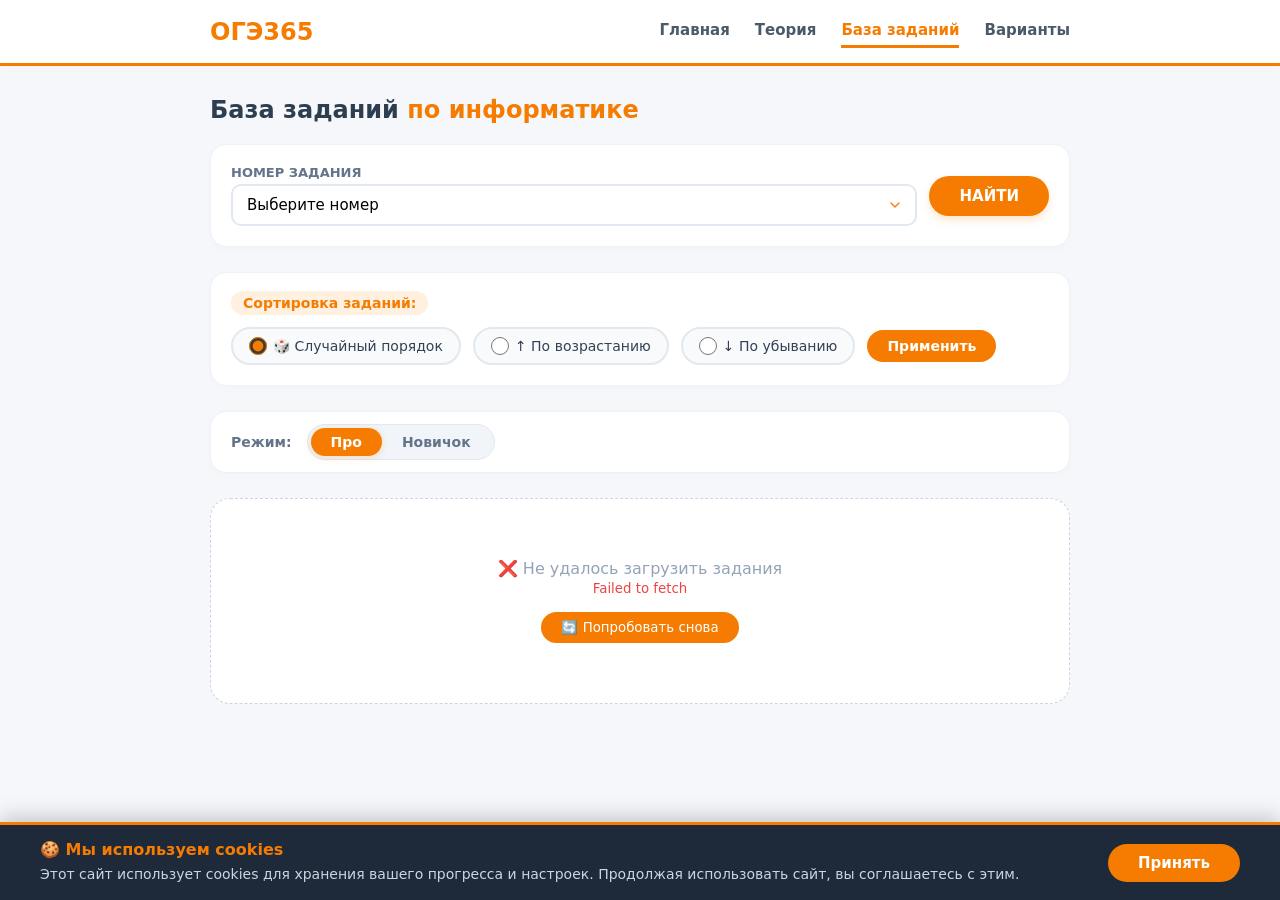
==== commit c1ca39e3: "bug fix" ====
--- a/tasks.html
+++ b/tasks.html
@@ -152,7 +152,7 @@
             }
 
         .apply-filter-btn {
-            background: #3b82f6;
+            background: #f57c00;
             color: white;
             border: none;
             padding: 8px 20px;
@@ -166,11 +166,52 @@
         }
 
             .apply-filter-btn:hover {
-                background: #2563eb;
+                background: #f57c00;
                 transform: translateY(-2px);
                 box-shadow: 0 5px 15px rgba(59,130,246,0.3);
             }
 
+
+        /* ===== Модальное окно для увеличения картинки ===== */
+        .image-modal {
+            position: fixed;
+            top: 0;
+            left: 0;
+            right: 0;
+            bottom: 0;
+            background: rgba(0,0,0,0.9);
+            display: flex;
+            align-items: center;
+            justify-content: center;
+            z-index: 10000;
+            cursor: pointer;
+            backdrop-filter: blur(5px);
+        }
+
+            .image-modal img {
+                max-width: 90%;
+                max-height: 90%;
+                object-fit: contain;
+                border-radius: 8px;
+                box-shadow: 0 0 30px rgba(0,0,0,0.5);
+            }
+
+        .image-modal-close {
+            position: absolute;
+            top: 20px;
+            right: 30px;
+            font-size: 40px;
+            color: white;
+            cursor: pointer;
+            font-weight: bold;
+            transition: 0.2s;
+            z-index: 10001;
+        }
+
+            .image-modal-close:hover {
+                color: #f57c00;
+                transform: scale(1.1);
+            }
         /* ===== переключатель режимов ===== */
         .mode-switcher {
             background: white;
@@ -385,7 +426,7 @@
 
             .task-image img {
                 max-width: 100%;
-                max-height: 180px;
+                max-height: 240px;
                 object-fit: contain;
                 border-radius: 6px;
                 display: block;
@@ -399,6 +440,7 @@
             .task-image img,
             .variant-task-card img {
                 max-width: 100%;
+                max-height: 240px;
                 height: auto;
                 display: block;
                 margin: 0 auto;
@@ -471,7 +513,7 @@
         }
 
             .extended-spoiler-content.open {
-                max-height: 300px;
+                max-height: 1000px;
                 margin-top: 12px;
             }
 
@@ -1178,28 +1220,7 @@
             return url;
         }
 
-        // ===== вспомогательная функция для форматирования ячейки с поддержкой жирного текста =====
-        function formatTableCell(cellContent) {
-            if (!cellContent) return '';
-
-            let formatted = String(cellContent);
-
-           
-            formatted = formatted.replace(/\\n/g, '<br>');
-
-            formatted = formatted.replace(/\*\*(.*?)\*\*/g, '<strong>$1</strong>');
-
-            formatted = formatted.replace(/\*(.*?)\*/g, '<strong>$1</strong>');
-
-            formatted = formatted.replace(/__(.*?)__/g, '<strong>$1</strong>');
-
-            formatted = formatted.replace(/<b>(.*?)<\/b>/gi, '<strong>$1</strong>');
-
-            formatted = formatted.replace(/\[bold\](.*?)\[\/bold\]/gi, '<strong>$1</strong>');
-
-
-            return formatted;
-        }
+        
 
         // ===== обновленная функция для отображения таблиц с поддержкой жирного текста =====
         function renderTable(tableData) {
@@ -1489,6 +1510,7 @@
             displayTasksList(visibleTasks, hasMore, currentFilteredTasks.length);
         }
 
+        
         // ===== отрисовать список заданий =====
         function displayTasksList(tasks, hasMore, totalCount) {
             const container = document.getElementById('tasksContainer');
@@ -1497,6 +1519,7 @@
 
             tasks.forEach((task, index) => {
                 const hasImage = task.image_url && String(task.image_url).trim() !== '';
+                const hasImage2 = task.image_url2 && String(task.image_url2).trim() !== '';
                 const hasFile = task.file_url && String(task.file_url).trim() !== '';
                 const taskId = `task-${task.id || index}`.replace(/[^a-zA-Z0-9]/g, '-');
                 const displayNumber = task.task_number || `${task.number}.${index + 1}`;
@@ -1506,7 +1529,6 @@
                 let answerHtml = '';
 
                 if (isExtended) {
-                    
                     answerHtml = `
                 <div class="extended-answer-block">
                     <div class="extended-note">
@@ -1574,11 +1596,37 @@
                 ${tableHtml}
 
                 ${hasImage ? `
+                    <div class="task-image" style="display: flex; flex-direction: column; gap: 10px; align-items: center;">
+                        ${(() => {
+                            let urls = [];
+                            const imageUrlStr = String(task.image_url);
+                            if (imageUrlStr.includes(';')) {
+                                urls = imageUrlStr.split(';');
+                            } else if (imageUrlStr.includes('|')) {
+                                urls = imageUrlStr.split('|');
+                            } else {
+                                urls = [imageUrlStr];
+                            }
+            
+                            return urls.map((url, idx) => {
+                                const cleanUrl = url.trim();
+                                if (!cleanUrl) return '';
+                                const processedUrl = getGoogleDriveImageUrl(cleanUrl);
+                                return `<img src="${processedUrl}" 
+                                             alt="Задание ${task.number} - ${idx + 1}"
+                                             style="max-width: 100%; max-height: 240px; object-fit: contain; border-radius: 8px; margin-bottom: 10px;"
+                                             onerror="this.onerror=null; this.style.display='none';">`;
+                            }).join('');
+                        })()}
+                    </div>
+                ` : ''}
+                
+                ${hasImage2 ? `
                     <div class="task-image">
-                        <img src="${getGoogleDriveImageUrl(task.image_url)}" 
-                             alt="Задание ${task.number}"
-                             style="max-width: 100%; max-height: 180px; object-fit: contain;"
-                             onerror="this.onerror=null; this.style.display='none'; this.parentElement.innerHTML='<div style=\'padding: 20px; text-align: center; color: #ef4444;\'>⚠️ Картинка не загрузилась (проблемы с сертификатом)</div>'">
+                        <img src="${getGoogleDriveImageUrl(task.image_url2)}" 
+                             alt="Задание ${task.number} - 2"
+                             style="max-width: 100%; max-height: 240px; object-fit: contain; border-radius: 8px;"
+                             onerror="this.onerror=null; this.style.display='none'; this.parentElement.innerHTML='<div style=\'padding: 20px; text-align: center; color: #ef4444;\'>⚠️ Картинка 2 не загрузилась</div>'">
                     </div>
                 ` : ''}
                 
@@ -1661,7 +1709,6 @@
                 });
             }, 100);
         }
-
         // ===== загрузить ещё =====
         function loadMoreTasks() {
             currentPage++;
@@ -1942,6 +1989,70 @@
                 content.classList.toggle('open');
                 header.classList.toggle('open');
             }
+        };
+
+        // ===== функция увеличения картинки при клике =====
+        function openImageModal(imageSrc, altText) {
+            // Удаляем старый модал, если есть
+            const oldModal = document.querySelector('.image-modal');
+            if (oldModal) oldModal.remove();
+
+            // Создаем модальное окно
+            const modal = document.createElement('div');
+            modal.className = 'image-modal';
+            modal.onclick = function (e) {
+                if (e.target === modal) {
+                    modal.remove();
+                }
+            };
+
+            // Создаем кнопку закрытия
+            const closeBtn = document.createElement('div');
+            closeBtn.className = 'image-modal-close';
+            closeBtn.innerHTML = '✕';
+            closeBtn.onclick = function () {
+                modal.remove();
+            };
+
+            // Создаем изображение
+            const img = document.createElement('img');
+            img.src = imageSrc;
+            img.alt = altText || 'Увеличенное изображение';
+
+            modal.appendChild(closeBtn);
+            modal.appendChild(img);
+            document.body.appendChild(modal);
+
+            // Закрытие по Escape
+            document.addEventListener('keydown', function (e) {
+                if (e.key === 'Escape' && document.querySelector('.image-modal')) {
+                    document.querySelector('.image-modal').remove();
+                }
+            });
+        }
+
+        // Добавляем обработчики на все картинки после загрузки контента
+        function addImageClickHandlers() {
+            document.querySelectorAll('.task-image img, .variant-task-image img').forEach(img => {
+                // Убираем старый обработчик, если есть
+                img.removeEventListener('click', img._clickHandler);
+                // Добавляем новый
+                const handler = function (e) {
+                    e.stopPropagation();
+                    openImageModal(this.src, this.alt);
+                };
+                img.addEventListener('click', handler);
+                img._clickHandler = handler;
+                img.style.cursor = 'pointer';
+                img.title = 'Нажмите для увеличения';
+            });
+        }
+
+        // Вызываем функцию после каждого обновления контента
+        const originalDisplayTasksList = displayTasksList;
+        window.displayTasksList = function (tasks, hasMore, totalCount) {
+            originalDisplayTasksList(tasks, hasMore, totalCount);
+            setTimeout(addImageClickHandlers, 100);
         };
     </script>
     <!-- ===== Уведомление о cookies ===== -->
